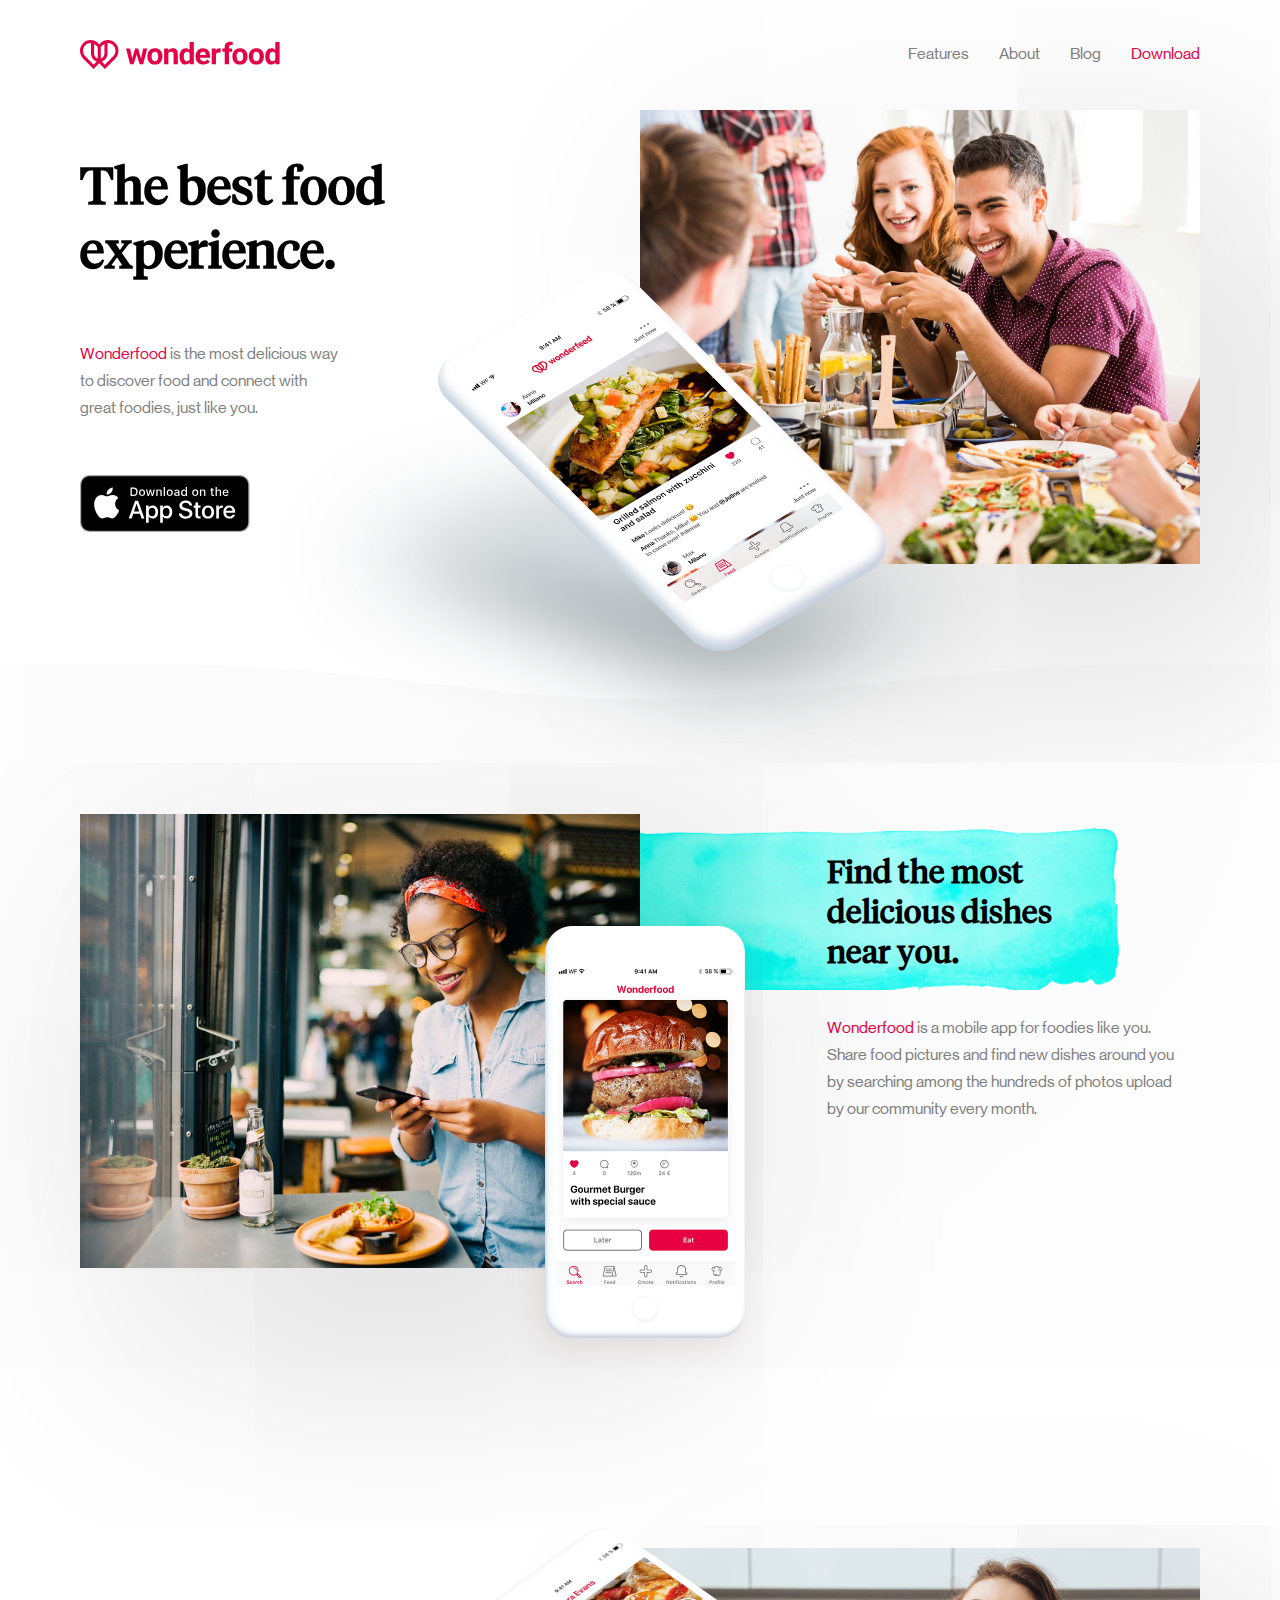
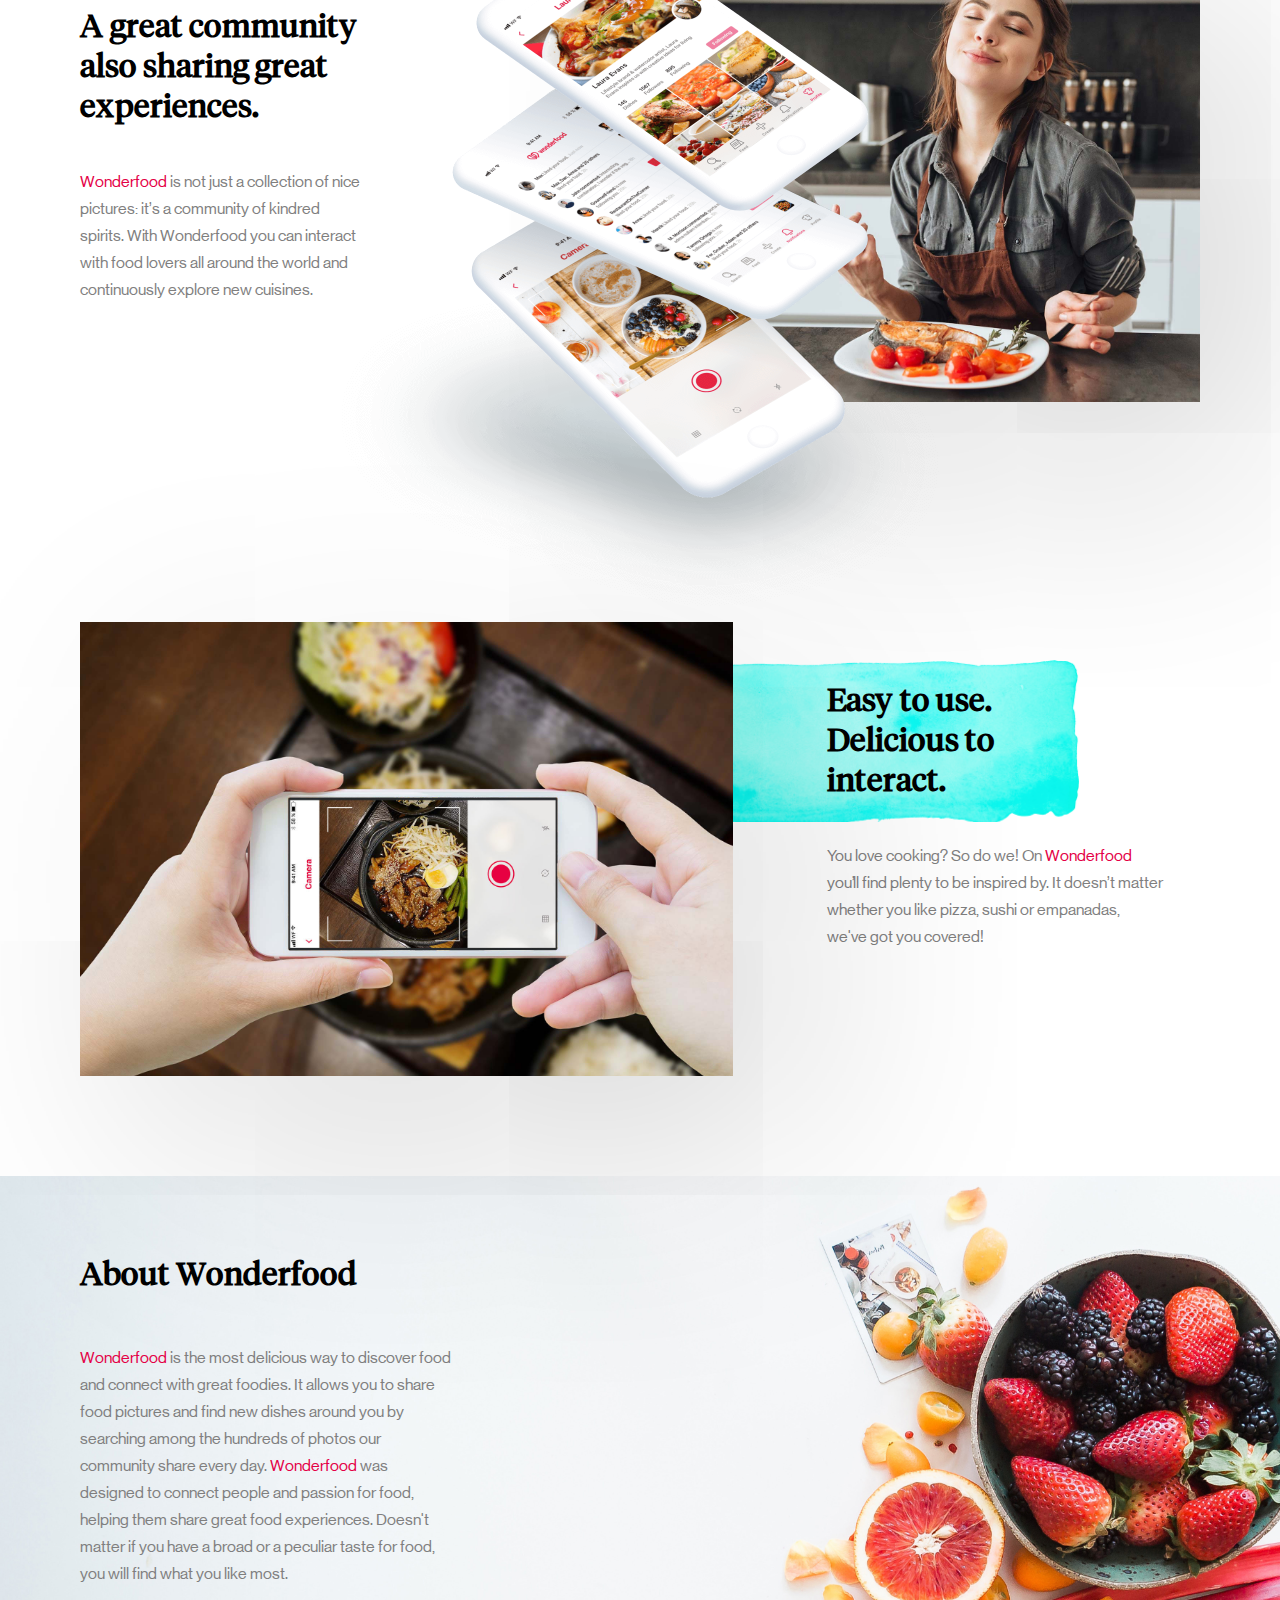
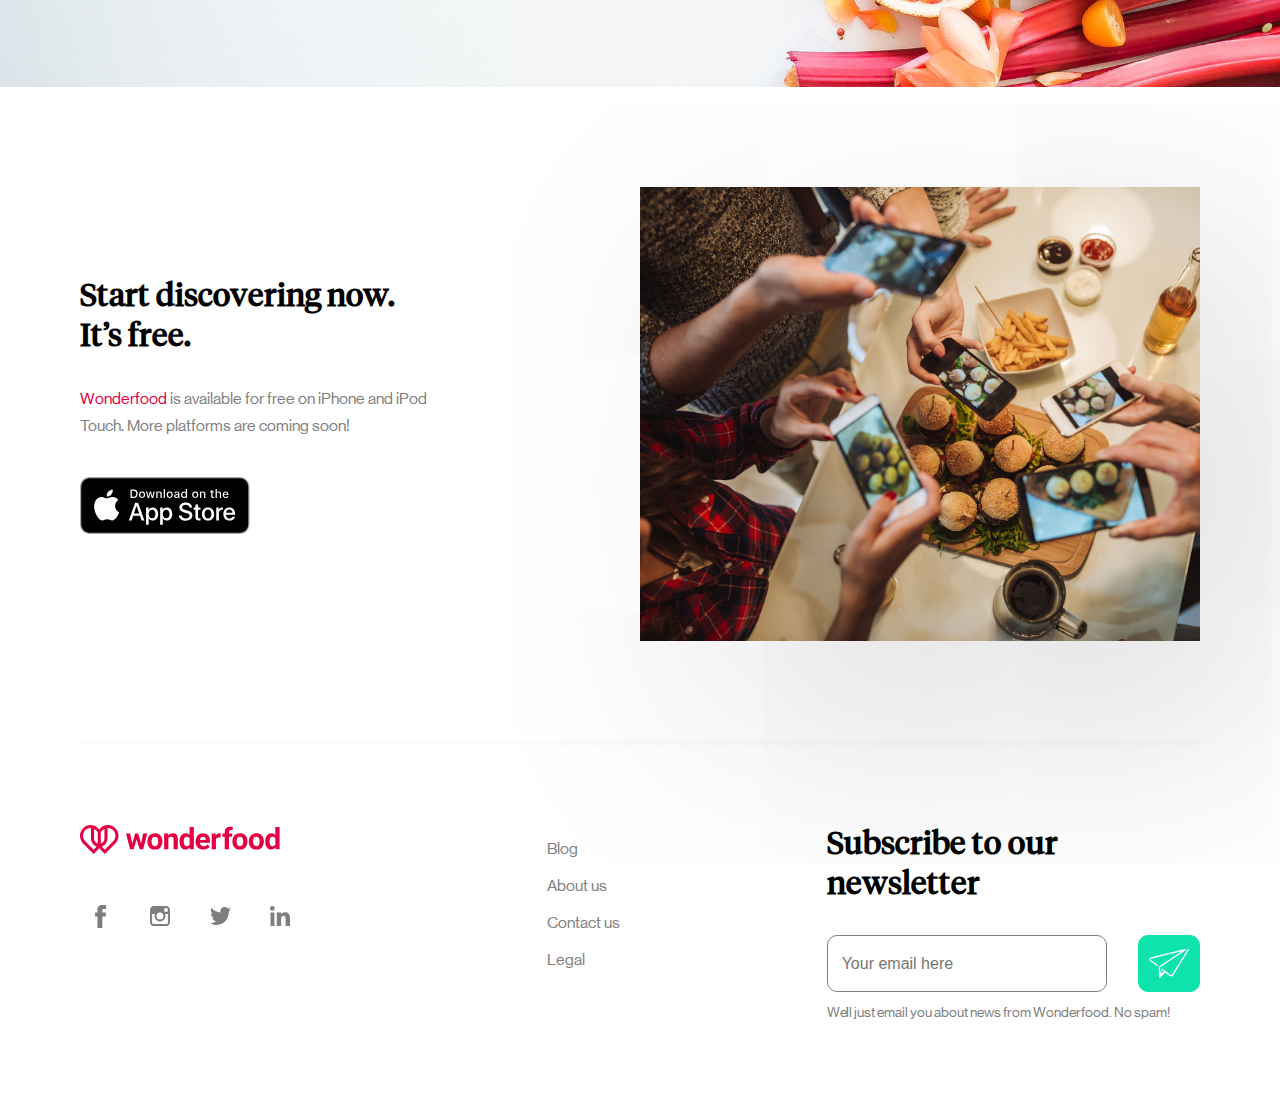
==== index.html @ 7111495e "associated facebook app" ====
<!DOCTYPE html>
<html lang="en-US">
   <head>
      <meta charset="UTF-8">
      <meta name="apple-itunes-app" content="app-id=1197043840, affiliate-data=myAffiliateData, app-argument=https://itunes.apple.com/app/apple-store/id1197043840">
      <meta name="viewport" content="width=device-width, initial-scale=1.0" />
      <meta name="robots" content="index, nofollow">
      <title>Wonderfood</title>
      
      <link rel="stylesheet" href="css/style.css">
      <link rel="stylesheet" href="css/grid.css">
 
      <!-- Facebook -->
      <meta property="og:url" content="http://wonderfoodapp.com/" />
      <meta property="og:type" content="website" />
      <meta property="og:site_name" content="Wonderfood" />
      <meta property="og:locale" content="en_US" />
      <meta property="og:title" content="Wonderfood. The best food experience." />
      <meta property="og:description" content="A new way to discover great dishes and connect with foodies, just like you" />
      <meta property="og:image" content="http://wonderfoodapp.com/img/wonderfood_preview.jpg" />
      <meta property="fb:app_id" content="1336940833039627" />

      <!-- Favicon-->
      <link rel="apple-touch-icon" sizes="180x180" href="img/favicons/apple-touch-icon.png">
      <link rel="icon" type="image/png" href="img/favicons/favicon-32x32.png" sizes="32x32">
      <link rel="icon" type="image/png" href="img/favicons/favicon-16x16.png" sizes="16x16">
      <link rel="manifest" href="img/favicons/manifest.json">
      <link rel="mask-icon" href="img/favicons/safari-pinned-tab.svg" color="#ec0b43">
      <link rel="shortcut icon" href="img/favicons/favicon.ico">
      <meta name="msapplication-config" content="img/favicons/browserconfig.xml">
      <meta name="theme-color" content="#ec0b43">

   </head>
   <body class="size-1140">
      <!-- HEADER -->
      <header class="header">
        <div class="line">

           <div class="s-12 l-4">
            <a href="#" class=" logo"><img src="img/wonderlogo.svg"></a>
           </div>


           <div class="s-12 l-8 menu-container">
            <ul class="wondermenu">
              <li><a href="#features">Features</a></li>
              <li><a href="#about">About</a></li>
              <li class="mlast"><a href="https://medium.com/whats-on-the-table-the-official-wonderfood-blog" target="_blank" class="analytics-event" data-ae-action="open_blog" data-ae-label="from_header">Blog</a></li>
              <li><a href="https://itunes.apple.com/app/apple-store/id1197043840" class="download analytics-event" data-ae-action="open_appstore" data-ae-label="from_header_link">Download</a></li>
            </ul>
           </div><!-- @end of  s-12 l-8 menu-container -->

         </div>
      </header>


      <!-- mobile only -->
      <div id="downloadbar">
         <div class="wfMDownload">
            <a href="https://itunes.apple.com/app/apple-store/id1197043840" class="analytics-event" data-ae-action="open_appstore" data-ae-label="from_custom_mobile_banner"><img src="img/appstore_badge.svg"></a>
        </div>
      </div>
      <!-- |||||||||  -->

      <section class="hero">
        <div class="line">

          <div class="s-12 l-6 herotxt">
            <div class="herotitle">
              <h1>The best food experience.</h1>
            </div>

            <div class="herodsc ">
            <p><span class="wf">Wonderfood</span> is the most delicious way <br /> to discover food and connect with <br />great foodies, just like you.</p>
            </div>

            <a href="https://itunes.apple.com/app/apple-store/id1197043840" class="download_hero analytics-event" data-ae-action="open_appstore" data-ae-label="from_header_badge"><img src="img/appstore_badge.svg"></a>
          </div><!-- @end of herotxt -->


            <div class="herodevice"></div>


          <div class="s-12 l-6 heroimg">  
          </div><!-- @end of herotxt -->

          
        </div>
      </section><!-- @end of hero -->

      <div class="separator"></div>


      <section class="fOne" id="features">
        <div class="line">

          <div class="mimg_margin">
            <div class="s-12 l-6 f0ne_image">  
            </div><!-- @end of f0ne_image -->
          </div>


          <div class="s-12 l-4 l-offset-2 f0ne_txt">  
            <div class="fOne_line">
              <h2>Find the most <br />delicious dishes<br> near you.</h2>
            </div>


            <div class="txt_highlight1"></div>

            <p><span class="wf">Wonderfood</span> is a mobile app for foodies like you.<br> Share food pictures and find new dishes around you<br> by searching among the hundreds of photos upload<br> by our community every month. </p>
          </div><!-- @end of f0ne_txt -->


          <div class="fOne_device"></div>
        </div>

        <div class="separator"></div>
      </section><!-- end of fOne -->


        <div class="separator hidems"></div>


          <!-- rendered on mobile only -->
          <div class="fTwo_mdevice"> <img src="img/feature_two_device.png"></div>
          <!-- ////////////////////// -->

        <section class="fTwo">
          <div class="line">

            <div class="s-12 l-3 fTwo_txt"> 

              <div class="fTwo_line">
                <h2>A great community<br/> also sharing great<br> experiences.</h2>
              </div>

                <p><span class="wf">Wonderfood</span> is not just a collection of nice pictures: it’s a community of kindred spirits. With Wonderfood you can interact with food lovers all around the world and continuously explore new cuisines.</p>

            </div><!-- @end of fTwo_txt -->



            <div class="s-12 l-6 l-offset-3 fTwo_image">  
            </div><!-- @end of fTwo_image -->


            <div class="fTwo_device"></div>

          </div>
        </section><!-- end of fTwo -->


        <div class="separator hidems"></div>

        <section class="fThree">
          <div class="line">

            <div class="s-12 l-7 fThree_image">  
            </div><!-- @end of fTwo_image -->


            <div class="s-12 l-4 l-offset-1 fThree_txt"> 

              <div class="fThree_line">
                <h2>Easy to use. <br />Delicious to <br />interact.</h2>
              </div>

               <div class="txt_highlight2"></div>

                <p>You love cooking? So do we! On <span class="wf">Wonderfood</span> <br>you’ll find plenty to be inspired by. It doesn’t matter whether you like pizza, sushi or empanadas,<br> we've got you covered!</p>

            </div><!-- @end of fTwo_txt -->

            <div class="s-12 l-6 fThree_mobimage">  
            </div><!-- @end of fTwo_image -->
            

          </div>
        </section><!-- end of fThree -->

        
<div class="separator" id="about"> </div>

        <section class="map_area">
          
          <div class="line abt ">

            <div class="s-12 l-12"> 
              

                <div class="map_area_line">
                  <h2>About Wonderfood</h2>
                </div>


                <div class="s-6 l-4 map_content"> 
                  <p><span class="wf">Wonderfood</span> is the most delicious way to discover food and connect with great foodies. It allows you to share food pictures and find new dishes around you by searching among the hundreds of photos our community share every day. <span class="wf">Wonderfood</span> was designed to connect people and passion for food, helping them share great food experiences. Doesn't matter if you have a broad or a peculiar taste for food, you will find what you like most. </p>
                </div>

                <div class="clearfix"></div>
                <div class="separator"> </div>


            </div>
          
          </div>
        </section><!-- end of map_area -->



        <div class="separator hidems"> </div>

        <section class="wfDownload">
          <div class="wfDownloadContent">
          <div class="line">

          <div class="s-12 l-4 wfDownload_txt"> 

              <div class="wfDownload_line">
                <h2>Start discovering now. <br /> It’s free.</h2>
              </div>

                <p><span class="wf">Wonderfood</span> is available for free on iPhone and iPod Touch.  More platforms are coming soon!</p>

                <div class="wfDownload_action">
                  <a href="https://itunes.apple.com/app/apple-store/id1197043840" class="analytics-event" data-ae-action="open_appstore" data-ae-label="from_footer_badge"><img src="img/appstore_badge.svg" id="appstore_badge_footer"></a>
                </div>

                <div class="clearfix"></div>

            </div><!-- @end of wfDownload_txt -->



            <div class="s-12 l-6 l-offset-2 wfDownload_image">  
            </div><!-- @end of fTwo_image -->
          
            </div>
          </div>
        </section><!-- end of download section -->

        <div class="separator"></div>

      <!-- FOOTER -->
      <footer class="line">
            <div class="footercontent">

               <div class="s-12 l-3">
                <a href="#" class="logo"><img src="img/wonderlogo.svg"></a>


                <ul class="socialmenu">
                  <li><a href="https://urlgeni.us/facebook/wonderfood_app" class="social_fb analytics-event" target="_blank" data-ae-action="open_social" data-ae-label="facebook">facebook</a></li>
                  <li><a href="https://urlgeni.us/instagram/wonderfood_app" class="social_instagram analytics-event" target="_blank" data-ae-action="open_social" data-ae-label="instagram">instagram</a></li>
                  <li><a href="https://urlgeni.us/twitter/wonderfood_app" class="social_twitter analytics-event" target="_blank" data-ae-action="open_social" data-ae-label="twitter">twitter</a></li>
                  <li><a href="https://urlgeni.us/linkedin/wonderfood_app" class="social_linkedin analytics-event" target="_blank" data-ae-action="open_social" data-ae-label="linkedin">linkedin</a></li>
                </ul>
               </div>

               <div class="s-12 l-2 l-offset-2">
                <ul class="footermenu">
                  <li><a href="https://medium.com/whats-on-the-table-the-official-wonderfood-blog" target="_blank" class="analytics-event" data-ae-action="open_blog" data-ae-label="from_footer">Blog</a></li>
                  <li><a href="#about">About us</a></li>
                  <li><a href="mailto:info@wonderfoodapp.com" class="analytics-event" data-ae-action="contact_us">Contact us</a></li>
                  <li><a href="/legal" class="analytics-event" data-ae-action="open_legal">Legal</a></li>
                </ul>
               </div>


               <div class="s-12 l-4 l-offset-1">
                <h3>Subscribe to our newsletter</h3>

                <form action="https://wonderfoodapp.us14.list-manage.com/subscribe/post?u=c966859cae2f6b8121a7ce238&amp;id=de81a48134" method="post" id="mc-embedded-subscribe-form" name="mc-embedded-subscribe-form" class="validate" target="_blank" novalidate>

                  <div class="s-12 l-9 mc-field-group">
                    <input type="email" placeholder="Your email here" name="EMAIL" class="required email" id="mce-EMAIL">
                  </div>

                  <div id="mce-responses" class="clear">
            <div class="response" id="mce-error-response" style="display:none"></div>
            <div class="response" id="mce-success-response" style="display:none"></div>
        </div>  

        <div style="position: absolute; left: -5000px;" aria-hidden="true"><input type="text" name="b_c966859cae2f6b8121a7ce238_de81a48134" tabindex="-1" value=""></div>
                  <div class="s-12 l-2 l-offset-1">
                    <input type="submit" value="Subscribe" name="subscribe" id="mc-embedded-subscribe" class="button analytics-event" data-ae-action="subscribe_to_newsletter">
                  </div>
                  
                </form><!--end form -->

                <div class="clearfix"></div>

                <small>We’ll just email you about news from Wonderfood. No spam!</small>
               </div>
               
               <div class="clearfix"></div>
           
            </div>
      </footer>
      <script src="https://ajax.googleapis.com/ajax/libs/jquery/3.3.1/jquery.min.js"></script>
      <script type="text/javascript">
        jQuery(document).ready(function ($) {
          // Select all links with hashes
          $('a[href*="#"]')
            // Remove links that don't actually link to anything
            .not('[href="#"]')
            .not('[href="#0"]')
            .click(function (event) {
              // On-page links
              if (
                location.pathname.replace(/^\//, '') == this.pathname.replace(/^\//, '')
                &&
                location.hostname == this.hostname
              ) {
                // Figure out element to scroll to
                var target = $(this.hash);
                target = target.length ? target : $('[name=' + this.hash.slice(1) + ']');
                // Does a scroll target exist?
                if (target.length) {
                  // Only prevent default if animation is actually gonna happen
                  event.preventDefault();
                  $('html, body').animate({
                    scrollTop: target.offset().top
                  }, 1000, function () {
                    // Callback after animation
                    // Must change focus!
                    var $target = $(target);
                    $target.focus();
                    if ($target.is(":focus")) { // Checking if the target was focused
                      return false;
                    } else {
                      $target.attr('tabindex', '-1'); // Adding tabindex for elements not focusable
                      $target.focus(); // Set focus again
                    };
                  });
                }
              }
            });


          $.fn.followTo = function (element) {
            var $this = this,
                $window = $(window),
                $element = $(element);

            $window.scroll(function (e) {
              var scroll = $window.scrollTop()+$(window).height();
              var pos = $element.offset().top + $element.outerHeight();
              if (scroll > pos) {
                $this.css({ position: 'absolute', bottom: pos});
              } else {
                $this.css({ position: 'fixed',  bottom: 0});
              }
            });
          };

          $('#downloadbar').followTo("#appstore_badge_footer");

          $('.analytics-event').click(function () {
            var $this = $(this);
            var action = $this.data("ae-action");
            var label = $this.data("ae-label");
            if (label) { window.ga('send', 'event', 'page_usage', action, label); }
            else { window.ga('send', 'event', 'page_usage', action); }
          });
        });

        window.ga = window.ga || function () { (ga.q = ga.q || []).push(arguments) }; ga.l = +new Date;
        window.ga('create', 'UA-81947314-2', 'auto');
        window.ga('send', 'pageview');
      </script>
      <script src='https://www.google-analytics.com/analytics.js'></script>
      </script>
   </body>
</html>
---- css/style.css ----
﻿@font-face{font-family:NeueHaasGroteskRegular;src:url("../fonts/NeueHaasGroteskRegular.ttf")}@font-face{font-family:'Tiempos Headline';src:url("../fonts/TiemposHeadline-Regular.eot");src:url("../fonts/TiemposHeadline-Regular.eot?#iefix") format("embedded-opentype"),url("../fonts/TiemposHeadline-Regular.woff") format("woff"),url("../fonts/TiemposHeadline-Regular.ttf") format("truetype");font-weight:normal;font-style:normal}.header{width:100%;height:30px;margin-top:40px;margin-bottom:40px}@media only screen and (max-width: 768px){.logo{display:block;width:200px;margin:0 auto;padding-bottom:40px}}.wondermenu{margin:0;padding:0;list-style:none;float:right}@media only screen and (max-width: 768px){.wondermenu{width:222px;height:30px;float:none;margin:0 auto;position:relative;z-index:3}}.wondermenu li{float:left;margin-right:30px}.wondermenu li:last-child{margin-right:0}.wondermenu li a{color:#7f7f7f}.wondermenu li a:hover{color:#000}.wondermenu li a.download{color:#e40046}@media only screen and (max-width: 768px){.wondermenu li a.download{display:none}}@media only screen and (max-width: 768px){.mlast{margin-right:0 !important}}.footercontent{border-top:4px solid #FAFAFA;padding-top:80px;padding-bottom:80px}@media only screen and (max-width: 768px){.footercontent{margin-left:40px;margin-right:40px;text-align:center}}.socialmenu{list-style:none;margin-top:42px;padding:0}@media only screen and (max-width: 768px){.socialmenu{margin:0 auto;width:220px;height:42px}}.socialmenu li{float:left;margin-right:20px}.socialmenu li:last-child{float:left;margin-right:0px}.socialmenu li a{display:block;width:40px;height:40px;text-indent:-999999px}.social_fb{background:url(../img/ic_facebook.svg) no-repeat center center}.social_twitter{background:url(../img/ic_twitter.svg) no-repeat center center}.social_instagram{background:url(../img/ic_instagram.svg) no-repeat center center}.social_linkedin{background:url(../img/ic_linkedin.svg) no-repeat center center}.footermenu{list-style:none;margin:0;padding:0;font-size:16px;line-height:27px}@media only screen and (max-width: 768px){.footermenu{margin-top:40px;margin-bottom:40px}}.footermenu li{margin:10px 0}.footermenu li a{color:#7f7f7f}.footermenu li a:hover{color:#e40046}.footercontent form{margin-top:30px}.footercontent input[type="email"]{border:1px solid #7f7f7f;color:#7f7f7f;width:100%;font-size:16px;line-height:27px;padding:14px;border-radius:10px}@media only screen and (max-width: 768px){.footercontent input[type="email"]{margin-bottom:24px}}.footercontent input[type="text"]:focus{border:1px solid #0FE3AD}.footercontent input[type="submit"]{border:1px solid #0FE3AD;background:url(../img/send_btn.svg) no-repeat center center #0FE3AD;text-indent:-999999px;width:100%;padding:20px;border-radius:10px;cursor:pointer}.footercontent small{display:block;color:#7f7f7f;font-size:14px;line-height:21px;margin-top:10px}.separator{width:100%;height:100px}@media only screen and (max-width: 768px){.hidems{display:none}}.hero{position:relative;z-index:3;margin-left:40px;margin-right:40px}@media only screen and (max-width: 768px){.hero{z-index:1;position:none}}.herotxt{position:relative !important;z-index:300}.herotitle{margin-top:48px}.herotxt h1{font-size:51px;line-height:64px;line-height:64px}@media only screen and (max-width: 354px){.herotxt h1{font-size:38px;line-height:48px}}.herodsc{margin-top:54px;margin-bottom:54px;padding-right:40%}@media only screen and (max-width: 768px){.herodsc{padding-right:0}}@media only screen and (max-width: 768px){.herodsc br{display:none}}@media only screen and (max-width: 768px){.download_hero{display:none}}.heroimg{position:relative;height:454px;background-repeat:no-repeat;background-size:cover;box-shadow:72px 72px 256px 0 rgba(0,0,0,0.16);background-image:url("../img/hero.jpg")}@media only screen and (max-width: 768px){.heroimg{height:240px;width:calc(100% + 100px) !important;margin-left:-50px !important}}.herodevice{position:absolute;width:720px;height:511px;background-image:url("../img/header_phone.png");background-repeat:no-repeat;background-size:cover;top:160px;left:0;right:0;margin:auto;z-index:1}@media only screen and (max-width: 768px){.herodevice{display:none}}@media only screen and (min-width: 480px) and (max-width: 1040px){.herodevice{display:none}}.fOne{background:url("../img/feature_bg.png") no-repeat top center;background-size:cover;padding-top:150px;position:relative !important}.f0ne_image{position:relative;height:454px;background-repeat:no-repeat;background-size:cover;box-shadow:72px 72px 256px 0 rgba(0,0,0,0.16);background-image:url("../img/featureone.jpg");position:relative !important;z-index:30}@media only screen and (max-width: 768px){.f0ne_image{width:calc(100% + 100px) !important;margin-left:-50px !important;height:240px;margin-top:240px}}@media only screen and (max-width: 768px){.mimg_margin{margin-left:40px;margin-right:40px}}.f0ne_txt{position:relative !important}@media only screen and (max-width: 354px){.f0ne_txt{padding-right:0 !important}}@media only screen and (max-width: 768px){.f0ne_txt{padding-left:0;padding-right:40px}}@media only screen and (max-width: 354px){.f0ne_txt p{margin-left:40px;margin-right:40px}}@media only screen and (max-width: 768px){.f0ne_txt p{margin-left:40px}}@media only screen and (max-width: 768px){.f0ne_txt p br{display:none}}.fOne_line{margin-top:40px;margin-bottom:40px;position:relative;z-index:3}@media only screen and (max-width: 768px){.fOne_line{margin-left:40px;margin-right:40px}}.txt_highlight1{width:512px;height:162px;background-image:url("../img/highlight_1.png");background-size:cover;position:absolute;z-index:1;top:14px;left:-220px}@media only screen and (max-width: 768px){.txt_highlight1{width:400px;height:130px;top:30px;left:-94px}}.fOne_device{width:264px;height:476px;background-image:url("../img/feature_one_device.png");background-size:cover;position:absolute;top:240px;left:0;right:0;margin:auto;z-index:30}@media only screen and (max-width: 768px){.fOne_device{top:-80px}}.fTwo{position:relative;padding-top:80px}@media only screen and (max-width: 768px){.fTwo{padding-top:0;margin-left:40px;margin-right:40px}}.fTwo_txt{position:relative !important;z-index:30;padding-top:20px}.fTwo_image{position:relative;height:454px;background-repeat:no-repeat;background-size:cover;box-shadow:72px 72px 256px 0 rgba(0,0,0,0.16);background-image:url("../img/featuretwo.jpg");position:relative !important;z-index:1}@media only screen and (max-width: 768px){.fTwo_image{width:calc(100% + 100px) !important;margin-left:-50px !important;height:240px;margin-top:40px}}.fTwo_line{margin-top:40px;margin-bottom:40px}.fTwo_device{width:600px;height:678px;background-image:url("../img/feature_two_device.png");background-size:cover;position:absolute;top:60px;left:0;right:0;margin:auto;z-index:3}@media only screen and (max-width: 768px){.fTwo_device{display:none}}.fTwo_mdevice{display:none}@media only screen and (max-width: 768px){.fTwo_mdevice{position:relative;z-index:30;display:block;margin-top:-80px;margin-bottom:-80px}}.fThree{position:relative;padding-top:120px}@media only screen and (max-width: 768px){.fThree{padding-top:0;margin-left:40px;margin-right:40px}}.fThree_txt{position:relative !important;z-index:3;padding-top:20px}@media only screen and (max-width: 768px){.fThree_txt p br{display:none}}.fThree_image{position:relative;height:454px;background-repeat:no-repeat;background-size:cover;box-shadow:72px 72px 256px 0 rgba(0,0,0,0.16);background-image:url("../img/featurethree.jpg");position:relative !important;z-index:30}@media only screen and (max-width: 768px){.fThree_image{display:none;height:240px;margin-top:40px}}.fThree_mobimage{display:none;position:relative;height:454px;background-repeat:no-repeat;background-size:cover;box-shadow:72px 72px 256px 0 rgba(0,0,0,0.16);background-image:url("../img/featurethree.jpg");position:relative !important;z-index:30}@media only screen and (max-width: 768px){.fThree_mobimage{display:block;height:240px;margin-top:40px;width:calc(100% + 100px) !important;margin-left:-50px !important}}.fThree_line{margin-top:40px;margin-bottom:40px;position:relative !important;z-index:3}.txt_highlight2{width:512px;height:162px;background-image:url("../img/highlight_1.png");background-size:cover;position:absolute;z-index:1;top:38px;left:-260px}@media only screen and (max-width: 768px){.txt_highlight2{width:400px;height:130px;top:48px;left:-164px}}.map_area{background:url("../img/abt.jpg");background-size:cover;background-position:center}.map_area_line{margin-top:80px;margin-bottom:48px}@media only screen and (max-width: 768px){.map_area_line{margin-left:40px;margin-right:40px}}@media only screen and (max-width: 768px){.map_content{width:calc(100% - 80px) !important;margin-left:40px;margin-right:40px}}@media only screen and (max-width: 768px){.wfDownloadContent{margin-left:40px;margin-right:40px}}.wfDownload_txt{z-index:30;padding-top:20px}.wfDownload_image{position:relative;height:454px;background-repeat:no-repeat;background-size:cover;box-shadow:72px 72px 256px 0 rgba(0,0,0,0.16);background-image:url("../img/download.jpg");z-index:1}@media only screen and (max-width: 768px){.wfDownload_image{width:calc(100% + 100px) !important;margin-left:-50px !important;height:240px;margin-top:40px}}.wfDownload_line{margin-top:70px;margin-bottom:28px}.wfDownload_action{margin-top:38px}@media only screen and (max-width: 768px){.wfDownload_action{width:170px;margin:38px auto;margin-bottom:0}}#downloadbar{display:none;background-color:rgba(255,255,255,0.8);-webkit-backdrop-filter:blur(4em);backdrop-filter:blur(4em);padding:20px;width:100%;height:100px;position:fixed;bottom:0;left:0;z-index:300}@media only screen and (max-width: 768px){#downloadbar{display:block}}@media only screen and (max-width: 768px){.wfMDownload{width:170px;margin:5px auto}}*{-webkit-box-sizing:border-box;-moz-box-sizing:border-box;box-sizing:border-box;margin:0;webkit-appearance:none;outline:none}body{font-size:16px;line-height:27px;font-family:'NeueHaasGroteskRegular', sans-serif}h1,h2,h3,h4,h5,h6{font-family:'Tiempos Headline';color:#000}h2{font-size:32px;line-height:40px}@media only screen and (max-width: 768px){h2{font-size:28px;line-height:34px}}h3{font-size:32px;line-height:40px}@media only screen and (max-width: 768px){h3{font-size:28px;line-height:34px}}h4{margin:40px 0}a,a:link,a:visited,a:hover,a:active{text-decoration:none;transition:color 0.20s linear 0s;-o-transition:color 0.20s linear 0s;-ms-transition:color 0.20s linear 0s;-moz-transition:color 0.20s linear 0s;-webkit-transition:color 0.20s linear 0s;color:#e40046}p,li,dl,blockquote,table,kbd{font-size:16px;line-height:27px;color:#7f7f7f}.wf{color:#e40046;display:inline-block}b,strong{font-weight:700}.text-center{text-align:center !important}.text-right{text-align:right !important}img{border:0;display:block;height:auto;max-width:100%;width:auto}.clearfix{clear:both}table{background:none repeat scroll 0 0 #fff;border:1px solid #f0f0f0;border-collapse:collapse;border-spacing:0;text-align:left;width:100%}table tr td,table tr th{padding:0.625rem}table tfoot,table thead,table tr:nth-of-type(2n){background:none repeat scroll 0 0 #f0f0f0}th,table tr:nth-of-type(2n) td{border-right:1px solid #fff}td{border-right:1px solid #f0f0f0}.size-960 .line,.size-1140 .line,.size-1280 .line{margin:0 auto;padding:0 0.625rem}hr{border:0;border-top:1px solid #e5e5e5;clear:both;height:0;margin:2.5rem auto}li{padding:0}ul,ol{padding-left:1.25rem}blockquote{border:2px solid #f0f0f0;padding:1.25rem}cite{color:#999;display:block;font-size:0.8rem}cite:before{content:"— "}dl dt{font-weight:700}dl dd{margin-bottom:0.625rem}dl dd:last-child{margin-bottom:0}abbr{cursor:help}abbr[title]{border-bottom:1px dotted}kbd{background:#152732 none repeat scroll 0 0;color:#fff;padding:0.125rem 0.3125rem}code,kbd,pre,samp{font-family:Menlo,Monaco,Consolas,"Courier New",monospace}mark{background:#F3F8A9 none repeat scroll 0 0;padding:0.125rem 0.3125rem}form{outline:none}.legal p{margin-bottom:40px}.legal ul li{margin-bottom:20px}
---- css/grid.css ----
﻿
.size-960 .line {max-width:60rem;}
.size-1140 .line {max-width:71.25rem;}
.size-1280 .line {max-width:80rem;}
.size-960.align-content-left .line,.size-1140.align-content-left .line,.size-1280.align-content-left .line {margin-left:0;}
.line:after, .center:after, .margin:after, .margin2x:after {
  clear:both;
  content:".";
  display:block;
  height:0;
  line-height:0;
  overflow: hidden;
  visibility:hidden;
}

.padding {
  display:list-item;
  list-style:none outside none;
  padding:10px;
}
.margin,.margin2x {display: block;}
.margin {margin:0 -0.625rem;}
.margin2x {margin:0 -1.25rem;}
.line {clear:left;}
.line .line {padding:0;}
.hide-l {display:none!important;}
.margin-bottom {margin-bottom:1.25rem;}
.margin-bottom2x {margin-bottom:2.5rem;}
.s-1, .s-2, .s-five,.s-3, .s-4, .s-5, .s-6, .s-7, .s-8, .s-9, .s-10, .s-11, .s-12, .m-1, .m-2, .m-five, .m-3, .m-4, .m-5, .m-6, .m-7, .m-8, .m-9, .m-10, .m-11, .m-12, .l-1, .l-2, .l-five, .l-3, .l-4, .l-5, .l-6, .l-7, .l-8, .l-9, .l-10, .l-11, .l-12 {
  float:left;
  position:static;
}
.l-offset-1 {margin-left:8.3333%;}
.l-offset-2 {margin-left:16.6666%;}
.l-offset-five {margin-left:16.6666%;}
.l-offset-3 {margin-left:25%;}
.l-offset-4 {margin-left:33.3333%;}
.l-offset-5 {margin-left:41.6666%;}
.l-offset-6 {margin-left:50%;}
.l-offset-7 {margin-left:58.3333%;}
.l-offset-8 {margin-left:66.6666%;}
.l-offset-9 {margin-left:75%;}
.l-offset-10 {margin-left:83.3333%;}
.l-offset-11 {margin-left:91.6666%;}
.l-offset-12 {margin-left:100%;} 
.s-1 {width:8.3333%;}
.s-2 {width:16.6666%;}
.s-five {width:16.6666%;}
.s-3 {width:25%;}
.s-4 {width:33.3333%;}
.s-5 {width:41.6666%;}
.s-6 {width:50%;}
.s-7 {width:58.3333%;}
.s-8 {width:66.6666%;}
.s-9 {width:75%;}
.s-10 {width:83.3333%;}
.s-11 {width:91.6666%;}
.s-12 {width:100%;}
.margin > .s-1,.margin > .s-2,.margin > .s-five,.margin > .s-3,.margin > .s-4,.margin > .s-5,.margin > .s-6,.margin > .s-7,.margin > .s-8,.margin > .s-9,.margin > .s-10,.margin > .s-11,.margin > .s-12,
.margin > .m-1,.margin > .m-2,.margin > .m-five,.margin > .m-3,.margin > .m-4,.margin > .m-5,.margin > .m-6,.margin > .m-7,.margin > .m-8,.margin > .m-9,.margin > .m-10,.margin > .m-11,.margin > .m-12,
.margin > .l-1,.margin > .l-2,.margin > .l-five,.margin > .l-3,.margin > .l-4,.margin > .l-5,.margin > .l-6,.margin > .l-7,.margin > .l-8,.margin > .l-9,.margin > .l-10,.margin > .l-11,.margin > .l-12 {padding:0 0.625rem;}
.margin2x > .s-1,.margin2x > .s-2,.margin2x > .s-five,.margin2x > .s-3,.margin2x > .s-4,.margin2x > .s-5,.margin2x > .s-6,.margin2x > .s-7,.margin2x > .s-8,.margin2x > .s-9,.margin2x > .s-10,.margin2x > .s-11,.margin2x > .s-12,
.margin2x > .m-1,.margin2x > .m-2,.margin2x > .m-five,.margin2x > .m-3,.margin2x > .m-4,.margin2x > .m-5,.margin2x > .m-6,.margin2x > .m-7,.margin2x > .m-8,.margin2x > .m-9,.margin2x > .m-10,.margin2x > .m-11,.margin2x > .m-12,
.margin2x > .l-1,.margin2x > .l-2,.margin2x > .l-five,.margin2x > .l-3,.margin2x > .l-4,.margin2x > .l-5,.margin2x > .l-6,.margin2x > .l-7,.margin2x > .l-8,.margin2x > .l-9,.margin2x > .l-10,.margin2x > .l-11,.margin2x > .l-12 {padding:0 1.25rem;}
.m-1 {width:8.3333%;}
.m-2 {width:16.6666%;}
.m-five {width:20%;}
.m-3 {width:25%;}
.m-4 {width:33.3333%;}
.m-5 {width:41.6666%;}
.m-6 {width:50%;}
.m-7 {width:58.3333%;}
.m-8 {width:66.6666%;}
.m-9 {width:75%;}
.m-10 {width:83.3333%;}
.m-11 {width:91.6666%;}
.m-12 {width:100%;}
.l-1 {width:8.3333%;}
.l-2 {width:16.6666%;}
.l-five {width:20%;}
.l-3 {width:25%;}
.l-4 {width:33.3333%;}
.l-5 {width:41.6666%;}
.l-6 {width:50%;}
.l-7 {width:58.3333%;}
.l-8 {width:66.6666%;}
.l-9 {width:75%;}
.l-10 {width:83.3333%;}
.l-11 {width:91.6666%;}
.l-12 {width:100%;}
.right {float:right;}
.left {float:left;}  
@media screen and (max-width:768px) {
  .size-960,.size-1140,.size-1280 {max-width:768px;}
  .hide-l,.hide-s {display:block!important;}
  .hide-m {display:none!important;}
  .l-offset-1,.l-offset-2,.l-offset-five,.l-offset-3,.l-offset-4,.l-offset-5,.l-offset-6,.l-offset-7,.l-offset-8,.l-offset-9,.l-offset-10,.l-offset-11,.l-offset-12{margin-left:0;}
  .m-offset-1 {margin-left:8.3333%;}
  .m-offset-2 {margin-left:16.6666%;}
  .m-offset-five {margin-left:16.6666%;}
  .m-offset-3 {margin-left:25%;}
  .m-offset-4 {margin-left:33.3333%;}
  .m-offset-5 {margin-left:41.6666%;}
  .m-offset-6 {margin-left:50%;}
  .m-offset-7 {margin-left:58.3333%;}
  .m-offset-8 {margin-left:66.6666%;}
  .m-offset-9 {margin-left:75%;}
  .m-offset-10 {margin-left:83.3333%;}
  .m-offset-11 {margin-left:91.6666%;}
  .m-offset-12 {margin-left:100%;} 
  .l-1 {width:8.3333%;}
  .l-2 {width:16.6666%;}
  .l-five {width:20%;}
  .l-3 {width:25%;}
  .l-4 {width:33.3333%;}
  .l-5 {width:41.6666%;}
  .l-6 {width:50%;}
  .l-7 {width:58.3333%;}
  .l-8 {width:66.6666%;}
  .l-9 {width:75%;}
  .l-10 {width:83.3333%;}
  .l-11 {width:91.6666%;}
  .l-12 {width:100%;}
  .s-1 {width:8.3333%;}
  .s-2 {width:16.6666%;}
  .s-five {width:20%;}
  .s-3 {width:25%;}
  .s-4 {width:33.3333%;}
  .s-5 {width:41.6666%;}
  .s-6 {width:50%;}
  .s-7 {width:58.3333%;}
  .s-8 {width:66.6666%;}
  .s-9 {width:75%;}
  .s-10 {width:83.3333%;}
  .s-11 {width:91.6666%;}
  .s-12 {width:100%}
  .m-1 {width:8.3333%;}
  .m-2 {width:16.6666%;}
  .m-five {width:20%;}
  .m-3 {width:25%;}
  .m-4 {width:33.3333%;}
  .m-5 {width:41.6666%;}
  .m-6 {width:50%;}
  .m-7 {width:58.3333%;}
  .m-8 {width:66.6666%;}
  .m-9 {width:75%;}
  .m-10 {width:83.3333%;}
  .m-11 {width:91.6666%;}
  .m-12 {width:100%}
}
@media screen and (max-width:480px) {
  .size-960,.size-1140,.size-1280 {max-width:480px;}
  .hide-l,.hide-m {display:block!important;}
  .hide-s {display:none!important;}
  .l-offset-1,.l-offset-2,.l-offset-five,.l-offset-3,.l-offset-4,.l-offset-5,.l-offset-6,.l-offset-7,.l-offset-8,.l-offset-9,.l-offset-10,.l-offset-11,.l-offset-12,
  .m-offset-1,.m-offset-2,.m-offset-five,.m-offset-3,.m-offset-4,.m-offset-5,.m-offset-6,.m-offset-7,.m-offset-8,.m-offset-9,.m-offset-10,.m-offset-11,.m-offset-12 {margin-left:0;}
  .s-offset-1 {margin-left:8.3333%;}
  .s-offset-2 {margin-left:16.6666%;}
  .s-offset-five {margin-left:16.6666%;}
  .s-offset-3 {margin-left:25%;}
  .s-offset-4 {margin-left:33.3333%;}
  .s-offset-5 {margin-left:41.6666%;}
  .s-offset-6 {margin-left:50%;}
  .s-offset-7 {margin-left:58.3333%;}
  .s-offset-8 {margin-left:66.6666%;}
  .s-offset-9 {margin-left:75%;}
  .s-offset-10 {margin-left:83.3333%;}
  .s-offset-11 {margin-left:91.6666%;}
  .s-offset-12 {margin-left:100%;} 
  .l-1 {width:8.3333%;}
  .l-2 {width:16.6666%;}
  .l-five {width:20%;}
  .l-3 {width:25%;}
  .l-4 {width:33.3333%;}
  .l-5 {width:41.6666%;}
  .l-6 {width:50%;}
  .l-7 {width:58.3333%;}
  .l-8 {width:66.6666%;}
  .l-9 {width:75%;}
  .l-10 {width:83.3333%;}
  .l-11 {width:91.6666%;}
  .l-12 {width:100%;}
  .m-1 {width:8.3333%;}
  .m-2 {width:16.6666%;}
  .m-five {width:20%;}
  .m-3 {width:25%;}
  .m-4 {width:33.3333%;}
  .m-5 {width:41.6666%;}
  .m-6 {width:50%;}
  .m-7 {width:58.3333%;}
  .m-8 {width:66.6666%;}
  .m-9 {width:75%;}
  .m-10 {width:83.3333%;}
  .m-11 {width:91.6666%;}
  .m-12 {width:100%}
  .s-1 {width:8.3333%;}
  .s-2 {width:16.6666%;}
  .s-five {width:20%;}
  .s-3 {width:25%;}
  .s-4 {width:33.3333%;}
  .s-5 {width:41.6666%;}
  .s-6 {width:50%;}
  .s-7 {width:58.3333%;}
  .s-8 {width:66.6666%;}
  .s-9 {width:75%;}
  .s-10 {width:83.3333%;}
  .s-11 {width:91.6666%;}
  .s-12 {width:100%}
}  
.center {
  float:none;
  margin:0 auto;
  display:block;
}
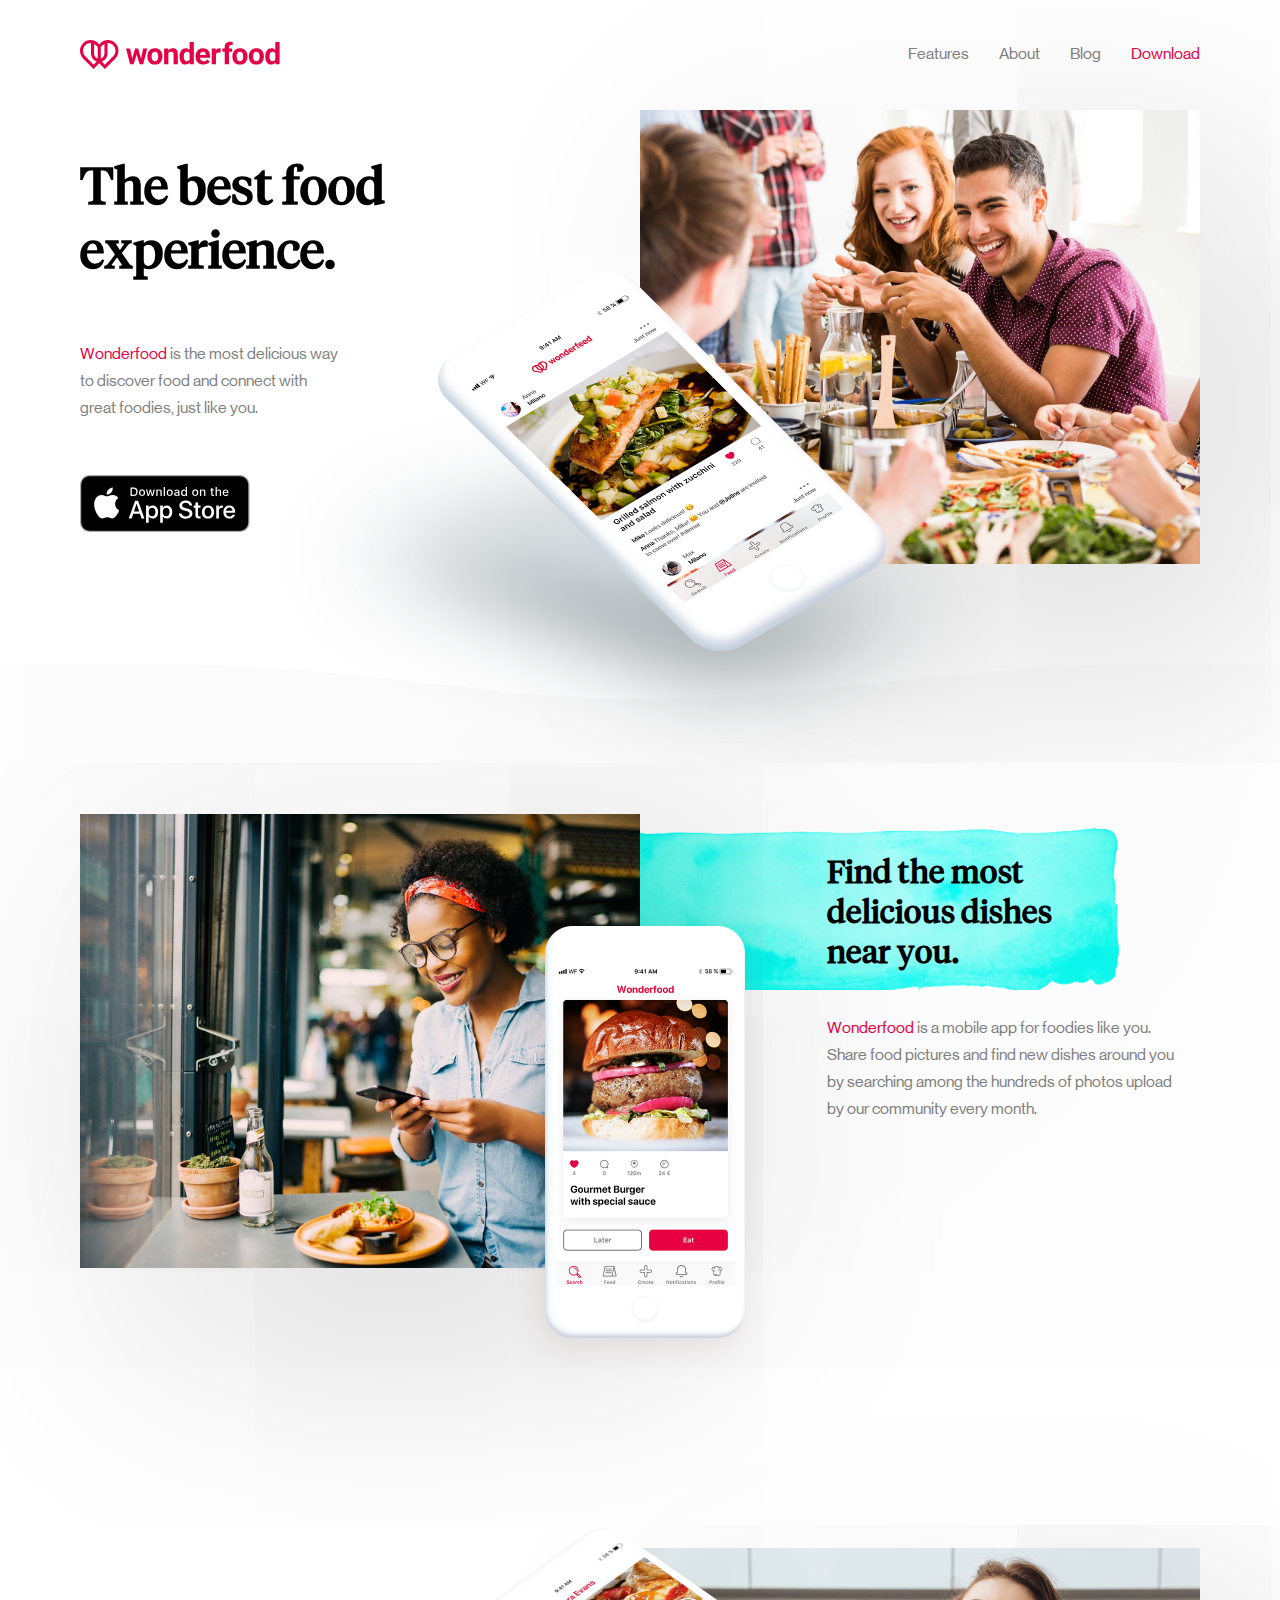
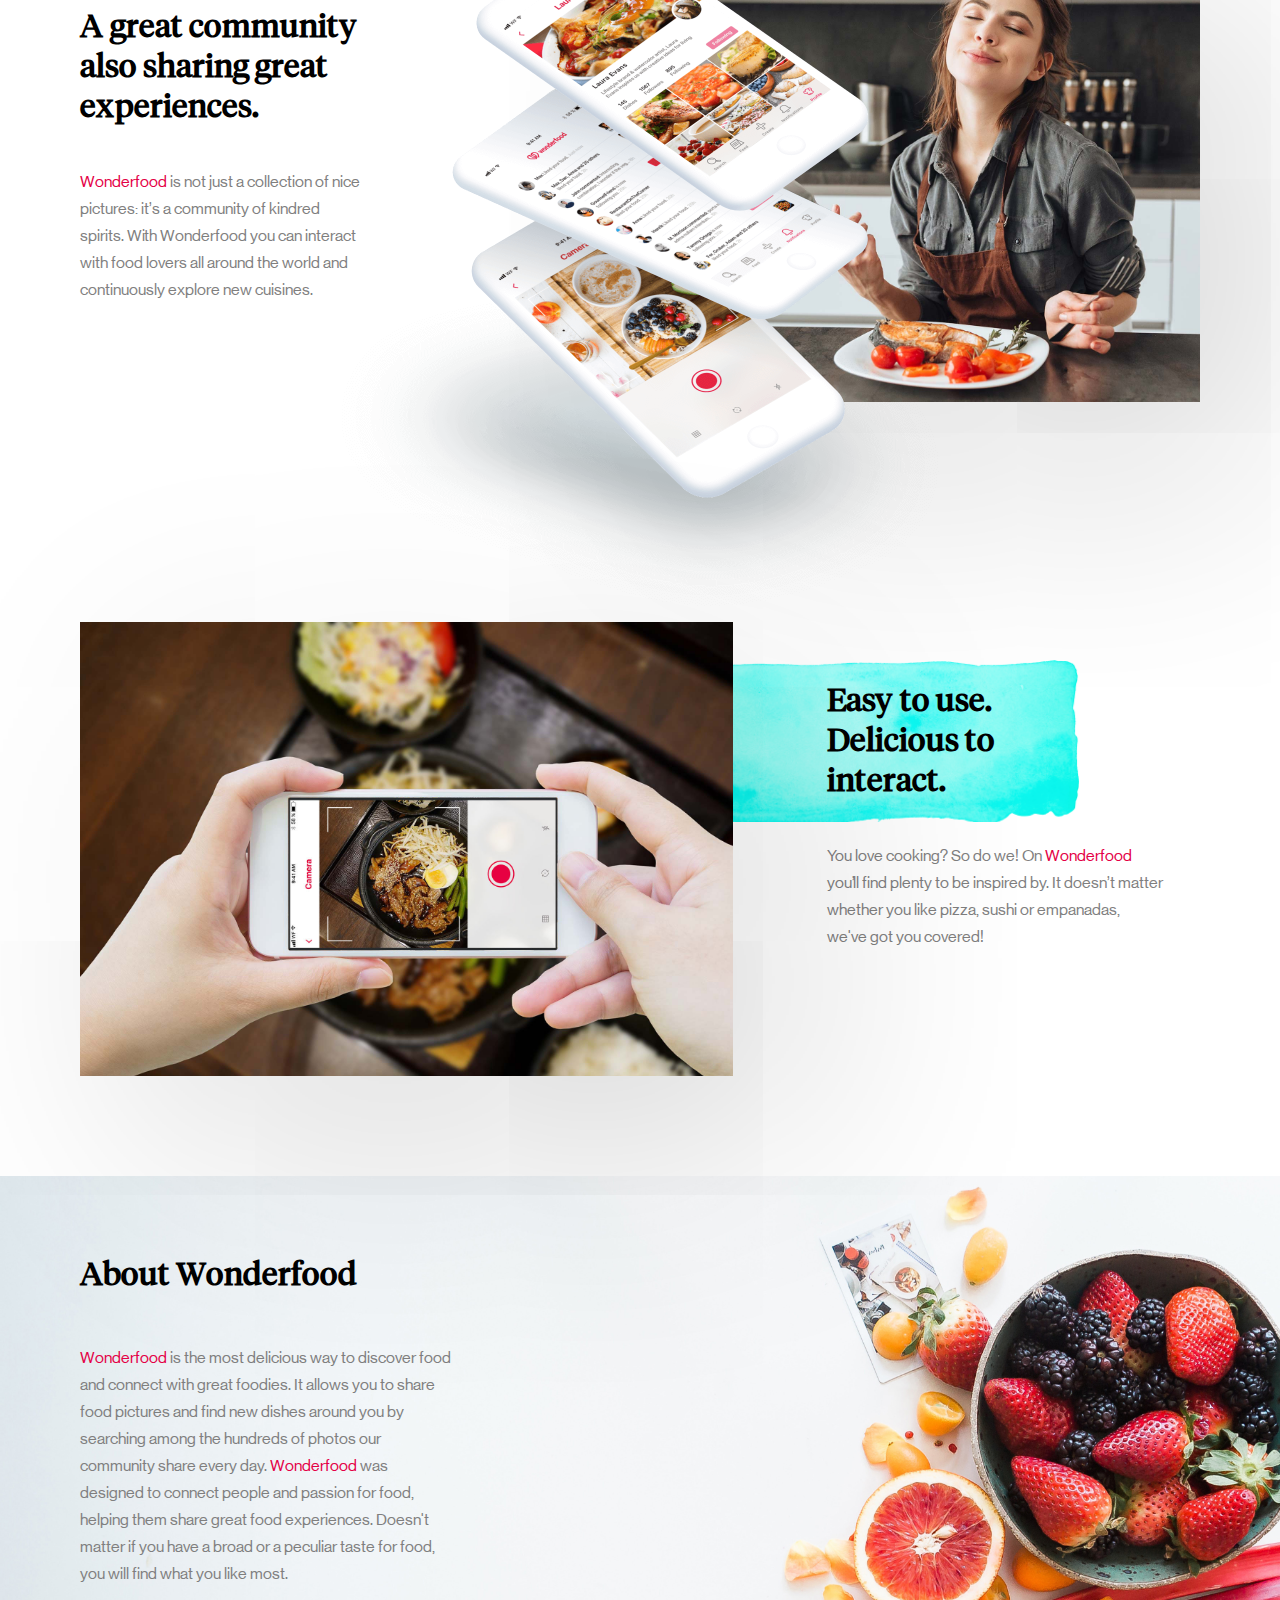
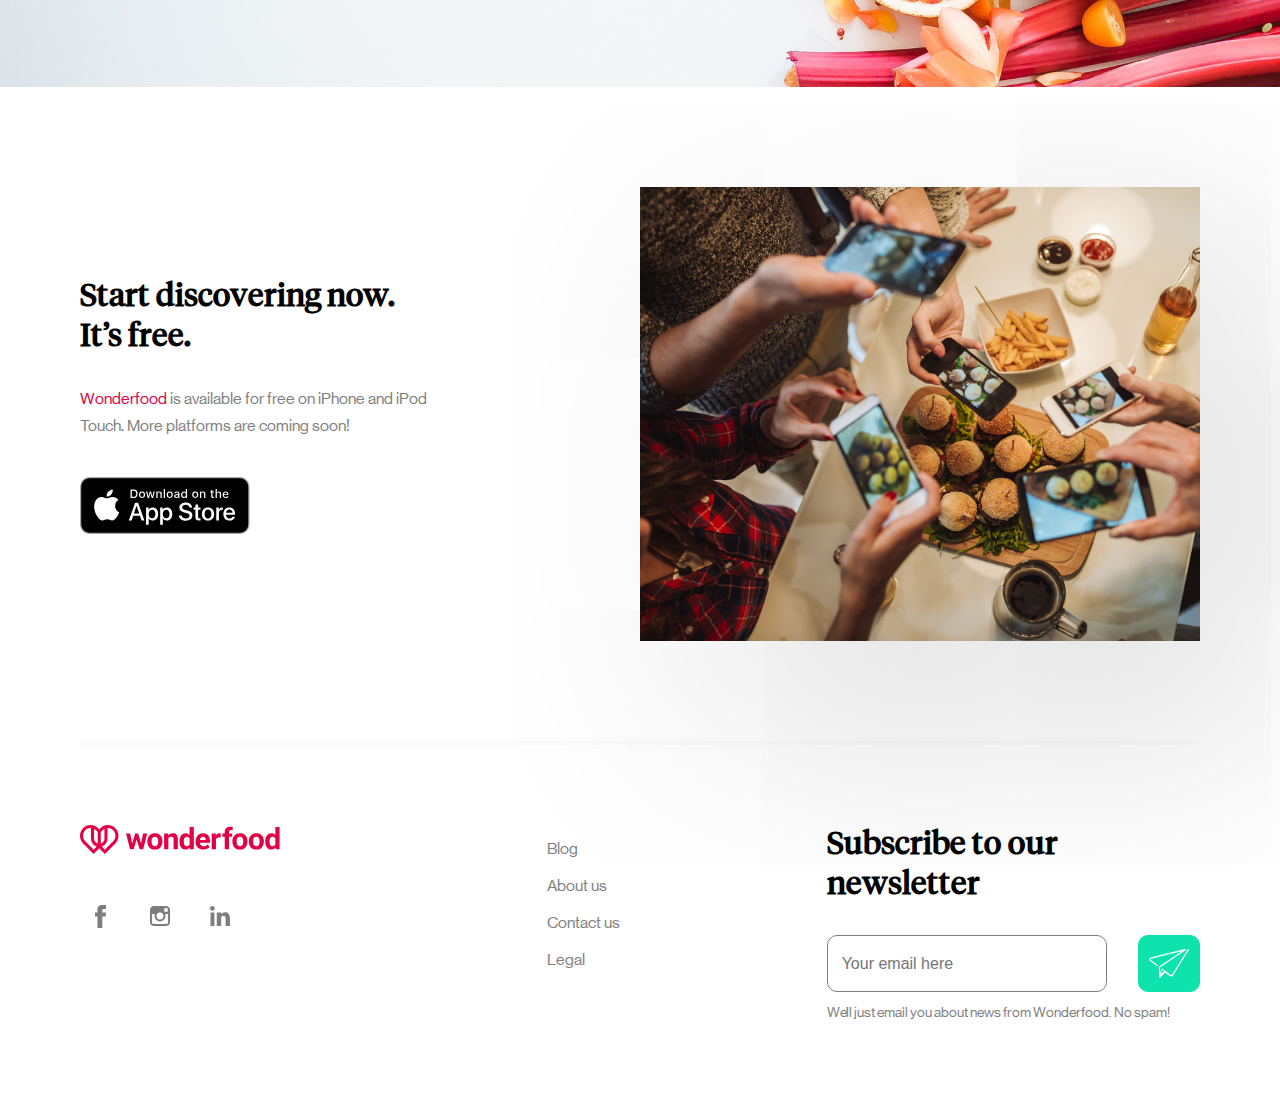
==== commit 8cfb16f0: "removed twitter link" ====
--- a/index.html
+++ b/index.html
@@ -253,7 +253,7 @@
                 <ul class="socialmenu">
                   <li><a href="https://urlgeni.us/facebook/wonderfood_app" class="social_fb analytics-event" target="_blank" data-ae-action="open_social" data-ae-label="facebook">facebook</a></li>
                   <li><a href="https://urlgeni.us/instagram/wonderfood_app" class="social_instagram analytics-event" target="_blank" data-ae-action="open_social" data-ae-label="instagram">instagram</a></li>
-                  <li><a href="https://urlgeni.us/twitter/wonderfood_app" class="social_twitter analytics-event" target="_blank" data-ae-action="open_social" data-ae-label="twitter">twitter</a></li>
+                  <!-- <li><a href="https://urlgeni.us/twitter/wonderfood_app" class="social_twitter analytics-event" target="_blank" data-ae-action="open_social" data-ae-label="twitter">twitter</a></li> -->
                   <li><a href="https://urlgeni.us/linkedin/wonderfood_app" class="social_linkedin analytics-event" target="_blank" data-ae-action="open_social" data-ae-label="linkedin">linkedin</a></li>
                 </ul>
                </div>
--- a/css/style.css
+++ b/css/style.css
@@ -1 +1 @@
-﻿@font-face{font-family:NeueHaasGroteskRegular;src:url("../fonts/NeueHaasGroteskRegular.ttf")}@font-face{font-family:'Tiempos Headline';src:url("../fonts/TiemposHeadline-Regular.eot");src:url("../fonts/TiemposHeadline-Regular.eot?#iefix") format("embedded-opentype"),url("../fonts/TiemposHeadline-Regular.woff") format("woff"),url("../fonts/TiemposHeadline-Regular.ttf") format("truetype");font-weight:normal;font-style:normal}.header{width:100%;height:30px;margin-top:40px;margin-bottom:40px}@media only screen and (max-width: 768px){.logo{display:block;width:200px;margin:0 auto;padding-bottom:40px}}.wondermenu{margin:0;padding:0;list-style:none;float:right}@media only screen and (max-width: 768px){.wondermenu{width:222px;height:30px;float:none;margin:0 auto;position:relative;z-index:3}}.wondermenu li{float:left;margin-right:30px}.wondermenu li:last-child{margin-right:0}.wondermenu li a{color:#7f7f7f}.wondermenu li a:hover{color:#000}.wondermenu li a.download{color:#e40046}@media only screen and (max-width: 768px){.wondermenu li a.download{display:none}}@media only screen and (max-width: 768px){.mlast{margin-right:0 !important}}.footercontent{border-top:4px solid #FAFAFA;padding-top:80px;padding-bottom:80px}@media only screen and (max-width: 768px){.footercontent{margin-left:40px;margin-right:40px;text-align:center}}.socialmenu{list-style:none;margin-top:42px;padding:0}@media only screen and (max-width: 768px){.socialmenu{margin:0 auto;width:220px;height:42px}}.socialmenu li{float:left;margin-right:20px}.socialmenu li:last-child{float:left;margin-right:0px}.socialmenu li a{display:block;width:40px;height:40px;text-indent:-999999px}.social_fb{background:url(../img/ic_facebook.svg) no-repeat center center}.social_twitter{background:url(../img/ic_twitter.svg) no-repeat center center}.social_instagram{background:url(../img/ic_instagram.svg) no-repeat center center}.social_linkedin{background:url(../img/ic_linkedin.svg) no-repeat center center}.footermenu{list-style:none;margin:0;padding:0;font-size:16px;line-height:27px}@media only screen and (max-width: 768px){.footermenu{margin-top:40px;margin-bottom:40px}}.footermenu li{margin:10px 0}.footermenu li a{color:#7f7f7f}.footermenu li a:hover{color:#e40046}.footercontent form{margin-top:30px}.footercontent input[type="email"]{border:1px solid #7f7f7f;color:#7f7f7f;width:100%;font-size:16px;line-height:27px;padding:14px;border-radius:10px}@media only screen and (max-width: 768px){.footercontent input[type="email"]{margin-bottom:24px}}.footercontent input[type="text"]:focus{border:1px solid #0FE3AD}.footercontent input[type="submit"]{border:1px solid #0FE3AD;background:url(../img/send_btn.svg) no-repeat center center #0FE3AD;text-indent:-999999px;width:100%;padding:20px;border-radius:10px;cursor:pointer}.footercontent small{display:block;color:#7f7f7f;font-size:14px;line-height:21px;margin-top:10px}.separator{width:100%;height:100px}@media only screen and (max-width: 768px){.hidems{display:none}}.hero{position:relative;z-index:3;margin-left:40px;margin-right:40px}@media only screen and (max-width: 768px){.hero{z-index:1;position:none}}.herotxt{position:relative !important;z-index:300}.herotitle{margin-top:48px}.herotxt h1{font-size:51px;line-height:64px;line-height:64px}@media only screen and (max-width: 354px){.herotxt h1{font-size:38px;line-height:48px}}.herodsc{margin-top:54px;margin-bottom:54px;padding-right:40%}@media only screen and (max-width: 768px){.herodsc{padding-right:0}}@media only screen and (max-width: 768px){.herodsc br{display:none}}@media only screen and (max-width: 768px){.download_hero{display:none}}.heroimg{position:relative;height:454px;background-repeat:no-repeat;background-size:cover;box-shadow:72px 72px 256px 0 rgba(0,0,0,0.16);background-image:url("../img/hero.jpg")}@media only screen and (max-width: 768px){.heroimg{height:240px;width:calc(100% + 100px) !important;margin-left:-50px !important}}.herodevice{position:absolute;width:720px;height:511px;background-image:url("../img/header_phone.png");background-repeat:no-repeat;background-size:cover;top:160px;left:0;right:0;margin:auto;z-index:1}@media only screen and (max-width: 768px){.herodevice{display:none}}@media only screen and (min-width: 480px) and (max-width: 1040px){.herodevice{display:none}}.fOne{background:url("../img/feature_bg.png") no-repeat top center;background-size:cover;padding-top:150px;position:relative !important}.f0ne_image{position:relative;height:454px;background-repeat:no-repeat;background-size:cover;box-shadow:72px 72px 256px 0 rgba(0,0,0,0.16);background-image:url("../img/featureone.jpg");position:relative !important;z-index:30}@media only screen and (max-width: 768px){.f0ne_image{width:calc(100% + 100px) !important;margin-left:-50px !important;height:240px;margin-top:240px}}@media only screen and (max-width: 768px){.mimg_margin{margin-left:40px;margin-right:40px}}.f0ne_txt{position:relative !important}@media only screen and (max-width: 354px){.f0ne_txt{padding-right:0 !important}}@media only screen and (max-width: 768px){.f0ne_txt{padding-left:0;padding-right:40px}}@media only screen and (max-width: 354px){.f0ne_txt p{margin-left:40px;margin-right:40px}}@media only screen and (max-width: 768px){.f0ne_txt p{margin-left:40px}}@media only screen and (max-width: 768px){.f0ne_txt p br{display:none}}.fOne_line{margin-top:40px;margin-bottom:40px;position:relative;z-index:3}@media only screen and (max-width: 768px){.fOne_line{margin-left:40px;margin-right:40px}}.txt_highlight1{width:512px;height:162px;background-image:url("../img/highlight_1.png");background-size:cover;position:absolute;z-index:1;top:14px;left:-220px}@media only screen and (max-width: 768px){.txt_highlight1{width:400px;height:130px;top:30px;left:-94px}}.fOne_device{width:264px;height:476px;background-image:url("../img/feature_one_device.png");background-size:cover;position:absolute;top:240px;left:0;right:0;margin:auto;z-index:30}@media only screen and (max-width: 768px){.fOne_device{top:-80px}}.fTwo{position:relative;padding-top:80px}@media only screen and (max-width: 768px){.fTwo{padding-top:0;margin-left:40px;margin-right:40px}}.fTwo_txt{position:relative !important;z-index:30;padding-top:20px}.fTwo_image{position:relative;height:454px;background-repeat:no-repeat;background-size:cover;box-shadow:72px 72px 256px 0 rgba(0,0,0,0.16);background-image:url("../img/featuretwo.jpg");position:relative !important;z-index:1}@media only screen and (max-width: 768px){.fTwo_image{width:calc(100% + 100px) !important;margin-left:-50px !important;height:240px;margin-top:40px}}.fTwo_line{margin-top:40px;margin-bottom:40px}.fTwo_device{width:600px;height:678px;background-image:url("../img/feature_two_device.png");background-size:cover;position:absolute;top:60px;left:0;right:0;margin:auto;z-index:3}@media only screen and (max-width: 768px){.fTwo_device{display:none}}.fTwo_mdevice{display:none}@media only screen and (max-width: 768px){.fTwo_mdevice{position:relative;z-index:30;display:block;margin-top:-80px;margin-bottom:-80px}}.fThree{position:relative;padding-top:120px}@media only screen and (max-width: 768px){.fThree{padding-top:0;margin-left:40px;margin-right:40px}}.fThree_txt{position:relative !important;z-index:3;padding-top:20px}@media only screen and (max-width: 768px){.fThree_txt p br{display:none}}.fThree_image{position:relative;height:454px;background-repeat:no-repeat;background-size:cover;box-shadow:72px 72px 256px 0 rgba(0,0,0,0.16);background-image:url("../img/featurethree.jpg");position:relative !important;z-index:30}@media only screen and (max-width: 768px){.fThree_image{display:none;height:240px;margin-top:40px}}.fThree_mobimage{display:none;position:relative;height:454px;background-repeat:no-repeat;background-size:cover;box-shadow:72px 72px 256px 0 rgba(0,0,0,0.16);background-image:url("../img/featurethree.jpg");position:relative !important;z-index:30}@media only screen and (max-width: 768px){.fThree_mobimage{display:block;height:240px;margin-top:40px;width:calc(100% + 100px) !important;margin-left:-50px !important}}.fThree_line{margin-top:40px;margin-bottom:40px;position:relative !important;z-index:3}.txt_highlight2{width:512px;height:162px;background-image:url("../img/highlight_1.png");background-size:cover;position:absolute;z-index:1;top:38px;left:-260px}@media only screen and (max-width: 768px){.txt_highlight2{width:400px;height:130px;top:48px;left:-164px}}.map_area{background:url("../img/abt.jpg");background-size:cover;background-position:center}.map_area_line{margin-top:80px;margin-bottom:48px}@media only screen and (max-width: 768px){.map_area_line{margin-left:40px;margin-right:40px}}@media only screen and (max-width: 768px){.map_content{width:calc(100% - 80px) !important;margin-left:40px;margin-right:40px}}@media only screen and (max-width: 768px){.wfDownloadContent{margin-left:40px;margin-right:40px}}.wfDownload_txt{z-index:30;padding-top:20px}.wfDownload_image{position:relative;height:454px;background-repeat:no-repeat;background-size:cover;box-shadow:72px 72px 256px 0 rgba(0,0,0,0.16);background-image:url("../img/download.jpg");z-index:1}@media only screen and (max-width: 768px){.wfDownload_image{width:calc(100% + 100px) !important;margin-left:-50px !important;height:240px;margin-top:40px}}.wfDownload_line{margin-top:70px;margin-bottom:28px}.wfDownload_action{margin-top:38px}@media only screen and (max-width: 768px){.wfDownload_action{width:170px;margin:38px auto;margin-bottom:0}}#downloadbar{display:none;background-color:rgba(255,255,255,0.8);-webkit-backdrop-filter:blur(4em);backdrop-filter:blur(4em);padding:20px;width:100%;height:100px;position:fixed;bottom:0;left:0;z-index:300}@media only screen and (max-width: 768px){#downloadbar{display:block}}@media only screen and (max-width: 768px){.wfMDownload{width:170px;margin:5px auto}}*{-webkit-box-sizing:border-box;-moz-box-sizing:border-box;box-sizing:border-box;margin:0;webkit-appearance:none;outline:none}body{font-size:16px;line-height:27px;font-family:'NeueHaasGroteskRegular', sans-serif}h1,h2,h3,h4,h5,h6{font-family:'Tiempos Headline';color:#000}h2{font-size:32px;line-height:40px}@media only screen and (max-width: 768px){h2{font-size:28px;line-height:34px}}h3{font-size:32px;line-height:40px}@media only screen and (max-width: 768px){h3{font-size:28px;line-height:34px}}h4{margin:40px 0}a,a:link,a:visited,a:hover,a:active{text-decoration:none;transition:color 0.20s linear 0s;-o-transition:color 0.20s linear 0s;-ms-transition:color 0.20s linear 0s;-moz-transition:color 0.20s linear 0s;-webkit-transition:color 0.20s linear 0s;color:#e40046}p,li,dl,blockquote,table,kbd{font-size:16px;line-height:27px;color:#7f7f7f}.wf{color:#e40046;display:inline-block}b,strong{font-weight:700}.text-center{text-align:center !important}.text-right{text-align:right !important}img{border:0;display:block;height:auto;max-width:100%;width:auto}.clearfix{clear:both}table{background:none repeat scroll 0 0 #fff;border:1px solid #f0f0f0;border-collapse:collapse;border-spacing:0;text-align:left;width:100%}table tr td,table tr th{padding:0.625rem}table tfoot,table thead,table tr:nth-of-type(2n){background:none repeat scroll 0 0 #f0f0f0}th,table tr:nth-of-type(2n) td{border-right:1px solid #fff}td{border-right:1px solid #f0f0f0}.size-960 .line,.size-1140 .line,.size-1280 .line{margin:0 auto;padding:0 0.625rem}hr{border:0;border-top:1px solid #e5e5e5;clear:both;height:0;margin:2.5rem auto}li{padding:0}ul,ol{padding-left:1.25rem}blockquote{border:2px solid #f0f0f0;padding:1.25rem}cite{color:#999;display:block;font-size:0.8rem}cite:before{content:"— "}dl dt{font-weight:700}dl dd{margin-bottom:0.625rem}dl dd:last-child{margin-bottom:0}abbr{cursor:help}abbr[title]{border-bottom:1px dotted}kbd{background:#152732 none repeat scroll 0 0;color:#fff;padding:0.125rem 0.3125rem}code,kbd,pre,samp{font-family:Menlo,Monaco,Consolas,"Courier New",monospace}mark{background:#F3F8A9 none repeat scroll 0 0;padding:0.125rem 0.3125rem}form{outline:none}.legal p{margin-bottom:40px}.legal ul li{margin-bottom:20px}
+﻿@font-face{font-family:NeueHaasGroteskRegular;src:url("../fonts/NeueHaasGroteskRegular.ttf")}@font-face{font-family:'Tiempos Headline';src:url("../fonts/TiemposHeadline-Regular.eot");src:url("../fonts/TiemposHeadline-Regular.eot?#iefix") format("embedded-opentype"),url("../fonts/TiemposHeadline-Regular.woff") format("woff"),url("../fonts/TiemposHeadline-Regular.ttf") format("truetype");font-weight:normal;font-style:normal}.header{width:100%;height:30px;margin-top:40px;margin-bottom:40px}@media only screen and (max-width: 768px){.logo{display:block;width:200px;margin:0 auto;padding-bottom:40px}}.wondermenu{margin:0;padding:0;list-style:none;float:right}@media only screen and (max-width: 768px){.wondermenu{width:222px;height:30px;float:none;margin:0 auto;position:relative;z-index:3}}.wondermenu li{float:left;margin-right:30px}.wondermenu li:last-child{margin-right:0}.wondermenu li a{color:#7f7f7f}.wondermenu li a:hover{color:#000}.wondermenu li a.download{color:#e40046}@media only screen and (max-width: 768px){.wondermenu li a.download{display:none}}@media only screen and (max-width: 768px){.mlast{margin-right:0 !important}}.footercontent{border-top:4px solid #FAFAFA;padding-top:80px;padding-bottom:80px}@media only screen and (max-width: 768px){.footercontent{margin-left:40px;margin-right:40px;text-align:center}}.socialmenu{list-style:none;margin-top:42px;padding:0}@media only screen and (max-width: 768px){.socialmenu{margin:0 auto;width:220px;height:42px}}.socialmenu li{float:left;margin-right:20px}.socialmenu li:last-child{float:left;margin-right:0px}.socialmenu li a{display:block;width:40px;height:40px;text-indent:-999999px}.social_fb{background:url(../img/ic_facebook.svg) no-repeat center center}.social_twitter{background:url(../img/ic_twitter.svg) no-repeat center center}.social_instagram{background:url(../img/ic_instagram.svg) no-repeat center center}.social_linkedin{background:url(../img/ic_linkedin.svg) no-repeat center center}.footermenu{list-style:none;margin:0;padding:0;font-size:16px;line-height:27px}@media only screen and (max-width: 768px){.footermenu{margin-top:40px;margin-bottom:40px}}.footermenu li{margin:10px 0}.footermenu li a{color:#7f7f7f}.footermenu li a:hover{color:#e40046}.footercontent form{margin-top:30px}.footercontent input[type="email"]{border:1px solid #7f7f7f;color:#7f7f7f;width:100%;font-size:16px;line-height:27px;padding:14px;border-radius:10px}@media only screen and (max-width: 768px){.footercontent input[type="email"]{margin-bottom:24px}}.footercontent input[type="text"]:focus{border:1px solid #0FE3AD}.footercontent input[type="submit"]{border:1px solid #0FE3AD;background:url(../img/send_btn.svg) no-repeat center center #0FE3AD;text-indent:-999999px;width:100%;padding:20px;border-radius:10px;cursor:pointer}.footercontent small{display:block;color:#7f7f7f;font-size:14px;line-height:21px;margin-top:10px}.separator{width:100%;height:100px}@media only screen and (max-width: 768px){.hidems{display:none}}.hero{position:relative;z-index:3;margin-left:40px;margin-right:40px}@media only screen and (max-width: 768px){.hero{z-index:1;position:none}}.herotxt{position:relative !important;z-index:300}.herotitle{margin-top:48px}.herotxt h1{font-size:51px;line-height:64px;line-height:64px}@media only screen and (max-width: 354px){.herotxt h1{font-size:38px;line-height:48px}}.herodsc{margin-top:54px;margin-bottom:54px;padding-right:40%}@media only screen and (max-width: 768px){.herodsc{padding-right:0}}@media only screen and (max-width: 768px){.herodsc br{display:none}}@media only screen and (max-width: 768px){.download_hero{display:none}}.heroimg{position:relative;height:454px;background-repeat:no-repeat;background-size:cover;box-shadow:72px 72px 256px 0 rgba(0,0,0,0.16);background-image:url("../img/hero.jpg")}@media only screen and (max-width: 768px){.heroimg{height:240px;width:calc(100% + 100px) !important;margin-left:-50px !important}}.herodevice{position:absolute;width:720px;height:511px;background-image:url("../img/header_phone.png");background-repeat:no-repeat;background-size:cover;top:160px;left:0;right:0;margin:auto;z-index:1}@media only screen and (max-width: 768px){.herodevice{display:none}}@media only screen and (min-width: 480px) and (max-width: 1040px){.herodevice{display:none}}.fOne{background:url("../img/feature_bg.png") no-repeat top center;background-size:cover;padding-top:150px;position:relative !important}.f0ne_image{position:relative;height:454px;background-repeat:no-repeat;background-size:cover;box-shadow:72px 72px 256px 0 rgba(0,0,0,0.16);background-image:url("../img/featureone.jpg");position:relative !important;z-index:30}@media only screen and (max-width: 768px){.f0ne_image{width:calc(100% + 100px) !important;margin-left:-50px !important;height:240px;margin-top:240px}}@media only screen and (max-width: 768px){.mimg_margin{margin-left:40px;margin-right:40px}}.f0ne_txt{position:relative !important}@media only screen and (max-width: 354px){.f0ne_txt{padding-right:0 !important}}@media only screen and (max-width: 768px){.f0ne_txt{padding-left:0;padding-right:40px}}@media only screen and (max-width: 354px){.f0ne_txt p{margin-left:40px;margin-right:40px}}@media only screen and (max-width: 768px){.f0ne_txt p{margin-left:40px}}@media only screen and (max-width: 768px){.f0ne_txt p br{display:none}}.fOne_line{margin-top:40px;margin-bottom:40px;position:relative;z-index:3}@media only screen and (max-width: 768px){.fOne_line{margin-left:40px;margin-right:40px}}.txt_highlight1{width:512px;height:162px;background-image:url("../img/highlight_1.png");background-size:cover;position:absolute;z-index:1;top:14px;left:-220px}@media only screen and (max-width: 768px){.txt_highlight1{width:400px;height:130px;top:30px;left:-94px}}.fOne_device{width:264px;height:476px;background-image:url("../img/feature_one_device.png");background-size:cover;position:absolute;top:240px;left:0;right:0;margin:auto;z-index:30}@media only screen and (max-width: 768px){.fOne_device{top:-80px}}.fTwo{position:relative;padding-top:80px}@media only screen and (max-width: 768px){.fTwo{padding-top:0;margin-left:40px;margin-right:40px}}.fTwo_txt{position:relative !important;z-index:30;padding-top:20px}.fTwo_image{position:relative;height:454px;background-repeat:no-repeat;background-size:cover;box-shadow:72px 72px 256px 0 rgba(0,0,0,0.16);background-image:url("../img/featuretwo.jpg");position:relative !important;z-index:1}@media only screen and (max-width: 768px){.fTwo_image{width:calc(100% + 100px) !important;margin-left:-50px !important;height:240px;margin-top:40px}}.fTwo_line{margin-top:40px;margin-bottom:40px}.fTwo_device{width:600px;height:678px;background-image:url("../img/feature_two_device.png");background-size:cover;position:absolute;top:60px;left:0;right:0;margin:auto;z-index:3}@media only screen and (max-width: 768px){.fTwo_device{display:none}}.fTwo_mdevice{display:none}@media only screen and (max-width: 768px){.fTwo_mdevice{position:relative;z-index:30;display:block;margin-top:-80px;margin-bottom:-80px}}.fThree{position:relative;padding-top:120px}@media only screen and (max-width: 768px){.fThree{padding-top:0;margin-left:40px;margin-right:40px}}.fThree_txt{position:relative !important;z-index:3;padding-top:20px}@media only screen and (max-width: 768px){.fThree_txt p br{display:none}}.fThree_image{position:relative;height:454px;background-repeat:no-repeat;background-size:cover;box-shadow:72px 72px 256px 0 rgba(0,0,0,0.16);background-image:url("../img/featurethree.jpg");position:relative !important;z-index:30}@media only screen and (max-width: 768px){.fThree_image{display:none;height:240px;margin-top:40px}}.fThree_mobimage{display:none;position:relative;height:454px;background-repeat:no-repeat;background-size:cover;box-shadow:72px 72px 256px 0 rgba(0,0,0,0.16);background-image:url("../img/featurethree.jpg");position:relative !important;z-index:30}@media only screen and (max-width: 768px){.fThree_mobimage{display:block;height:240px;margin-top:40px;width:calc(100% + 100px) !important;margin-left:-50px !important}}.fThree_line{margin-top:40px;margin-bottom:40px;position:relative !important;z-index:3}.txt_highlight2{width:512px;height:162px;background-image:url("../img/highlight_1.png");background-size:cover;position:absolute;z-index:1;top:38px;left:-260px}@media only screen and (max-width: 768px){.txt_highlight2{width:400px;height:130px;top:48px;left:-164px}}.map_area{background:url("../img/abt.jpg");background-size:cover;background-position:center}.map_area_line{margin-top:80px;margin-bottom:48px}@media only screen and (max-width: 768px){.map_area_line{margin-left:40px;margin-right:40px}}@media only screen and (max-width: 768px){.map_content{width:calc(100% - 80px) !important;margin-left:40px;margin-right:40px}}@media only screen and (max-width: 768px){.wfDownloadContent{margin-left:40px;margin-right:40px}}.wfDownload_txt{z-index:30;padding-top:20px}.wfDownload_image{position:relative;height:454px;background-repeat:no-repeat;background-size:cover;box-shadow:72px 72px 256px 0 rgba(0,0,0,0.16);background-image:url("../img/download.jpg");z-index:1}@media only screen and (max-width: 768px){.wfDownload_image{width:calc(100% + 100px) !important;margin-left:-50px !important;height:240px;margin-top:40px}}.wfDownload_line{margin-top:70px;margin-bottom:28px}.wfDownload_action{margin-top:38px}@media only screen and (max-width: 768px){.wfDownload_action{width:170px;margin:38px auto;margin-bottom:0}}#downloadbar{display:none;background-color:rgba(255,255,255,0.8);-webkit-backdrop-filter:blur(4em);backdrop-filter:blur(4em);padding:20px;width:100%;height:100px;position:fixed;bottom:0;left:0;z-index:300}@media only screen and (max-width: 768px){#downloadbar{display:block}}@media only screen and (max-width: 768px){.wfMDownload{width:170px;margin:5px auto}}*{-webkit-box-sizing:border-box;-moz-box-sizing:border-box;box-sizing:border-box;margin:0;webkit-appearance:none;outline:none}body{font-size:16px;line-height:27px;font-family:'NeueHaasGroteskRegular', sans-serif;background:#fff}h1,h2,h3,h4,h5,h6{font-family:'Tiempos Headline';color:#000}h2{font-size:32px;line-height:40px}@media only screen and (max-width: 768px){h2{font-size:28px;line-height:34px}}h3{font-size:32px;line-height:40px}@media only screen and (max-width: 768px){h3{font-size:28px;line-height:34px}}h4{margin:40px 0}a,a:link,a:visited,a:hover,a:active{text-decoration:none;transition:color 0.20s linear 0s;-o-transition:color 0.20s linear 0s;-ms-transition:color 0.20s linear 0s;-moz-transition:color 0.20s linear 0s;-webkit-transition:color 0.20s linear 0s;color:#e40046}p,li,dl,blockquote,table,kbd{font-size:16px;line-height:27px;color:#7f7f7f}.wf{color:#e40046;display:inline-block}b,strong{font-weight:700}.text-center{text-align:center !important}.text-right{text-align:right !important}img{border:0;display:block;height:auto;max-width:100%;width:auto}.clearfix{clear:both}table{background:none repeat scroll 0 0 #fff;border:1px solid #f0f0f0;border-collapse:collapse;border-spacing:0;text-align:left;width:100%}table tr td,table tr th{padding:0.625rem}table tfoot,table thead,table tr:nth-of-type(2n){background:none repeat scroll 0 0 #f0f0f0}th,table tr:nth-of-type(2n) td{border-right:1px solid #fff}td{border-right:1px solid #f0f0f0}.size-960 .line,.size-1140 .line,.size-1280 .line{margin:0 auto;padding:0 0.625rem}hr{border:0;border-top:1px solid #e5e5e5;clear:both;height:0;margin:2.5rem auto}li{padding:0}ul,ol{padding-left:1.25rem}blockquote{border:2px solid #f0f0f0;padding:1.25rem}cite{color:#999;display:block;font-size:0.8rem}cite:before{content:"— "}dl dt{font-weight:700}dl dd{margin-bottom:0.625rem}dl dd:last-child{margin-bottom:0}abbr{cursor:help}abbr[title]{border-bottom:1px dotted}kbd{background:#152732 none repeat scroll 0 0;color:#fff;padding:0.125rem 0.3125rem}code,kbd,pre,samp{font-family:Menlo,Monaco,Consolas,"Courier New",monospace}mark{background:#F3F8A9 none repeat scroll 0 0;padding:0.125rem 0.3125rem}form{outline:none}.legal p{margin-bottom:40px}.legal ul li{margin-bottom:20px}
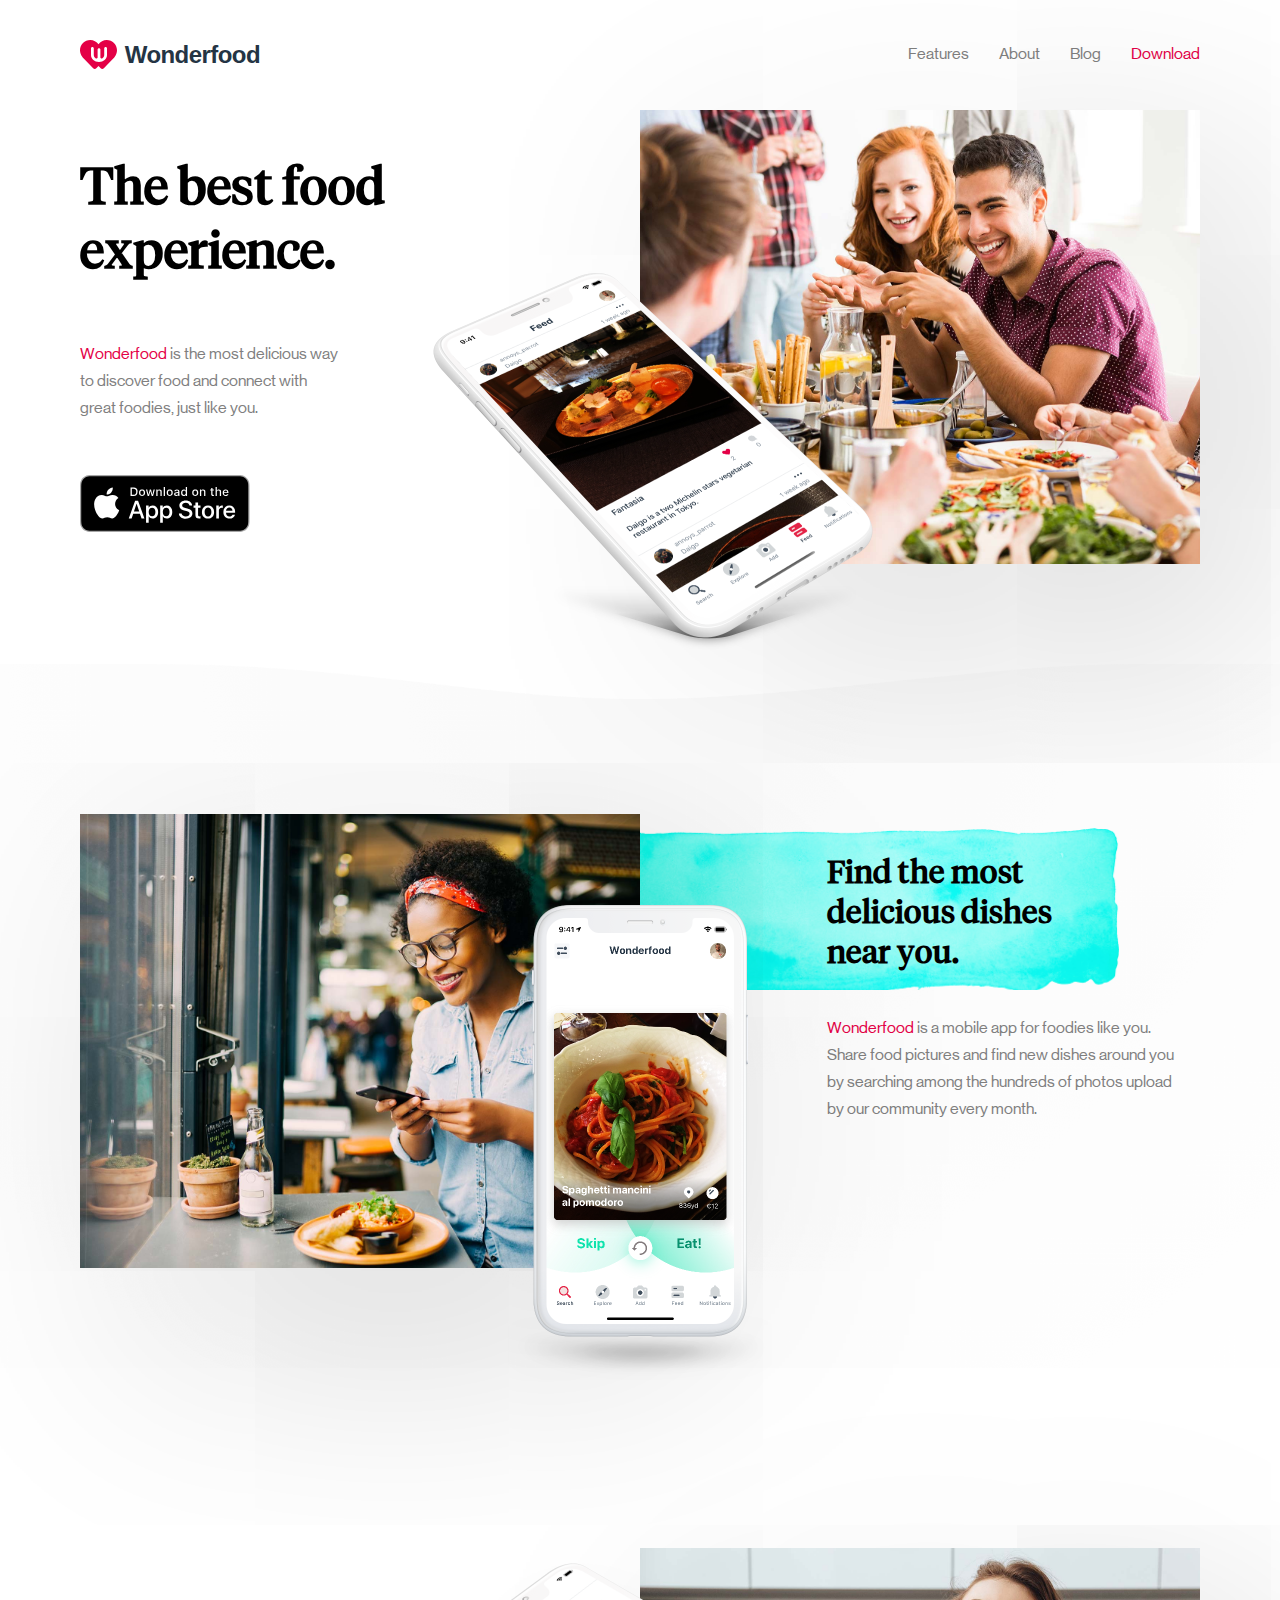
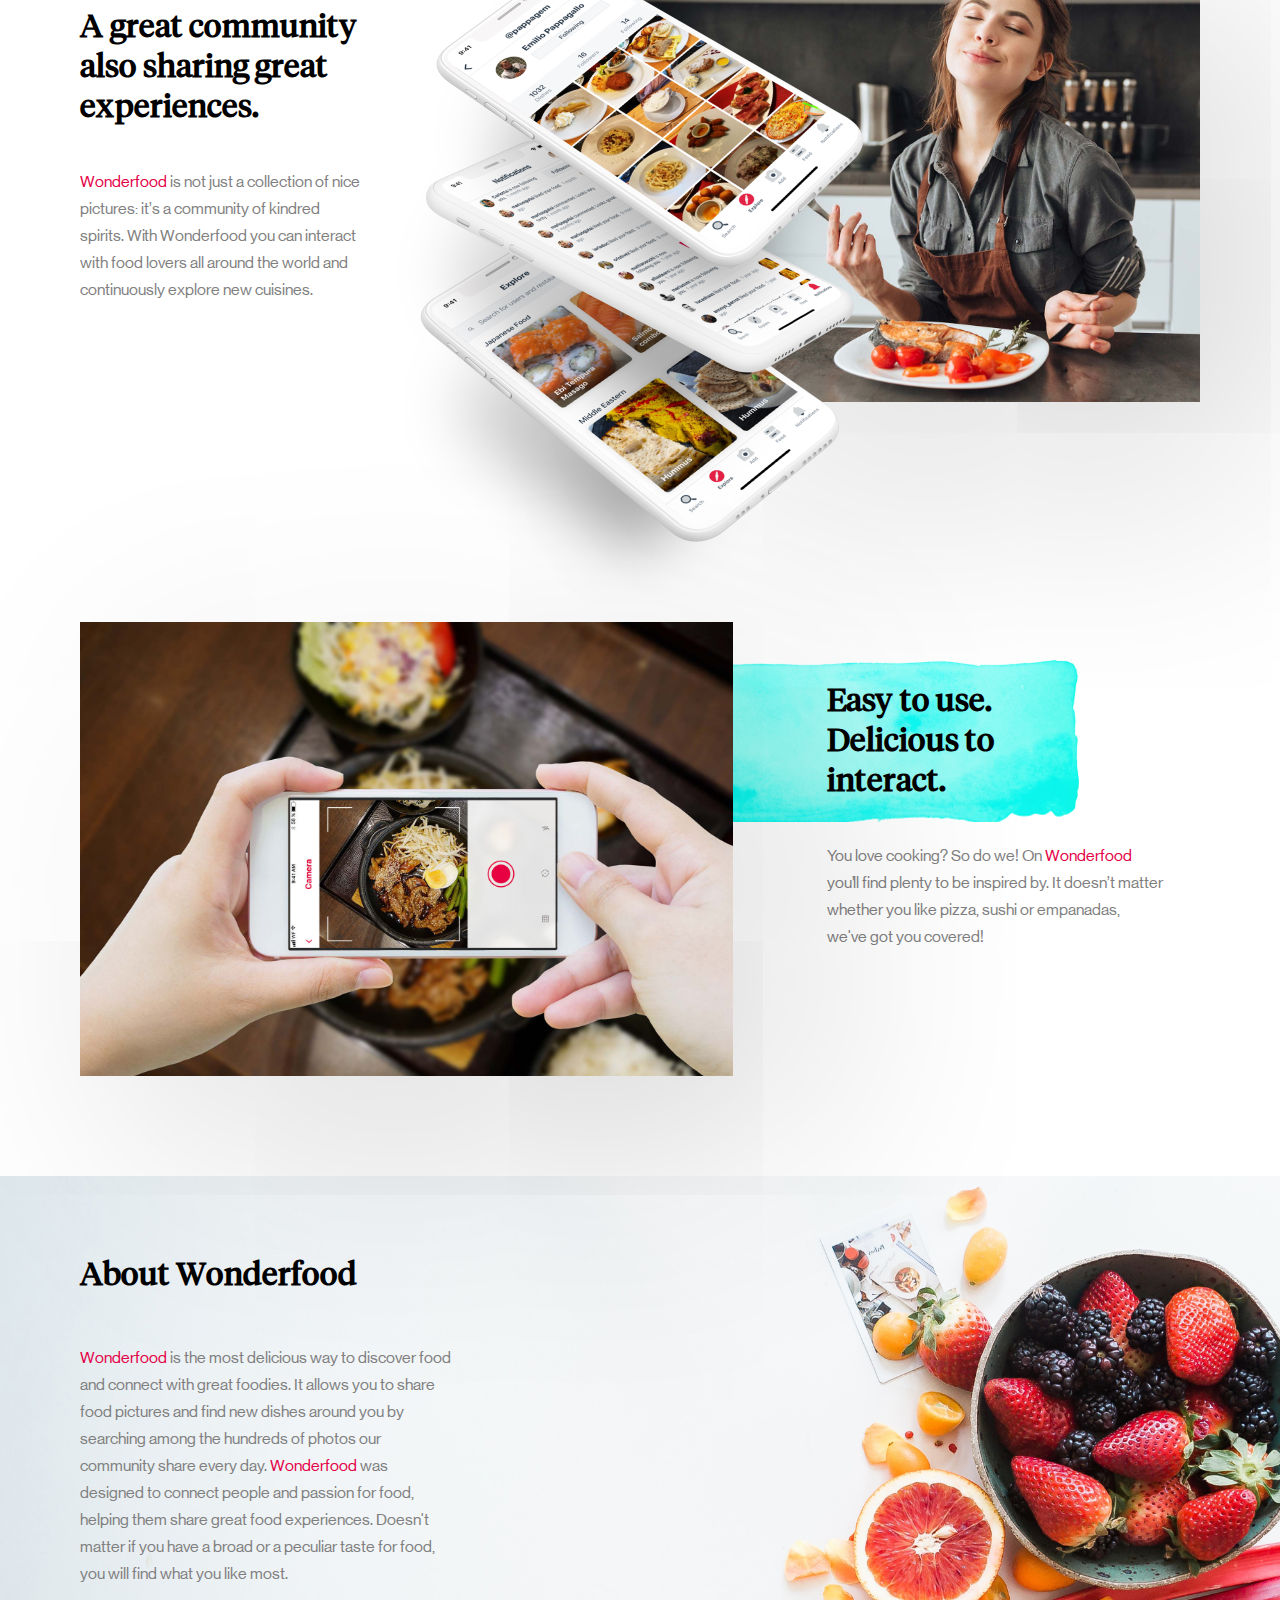
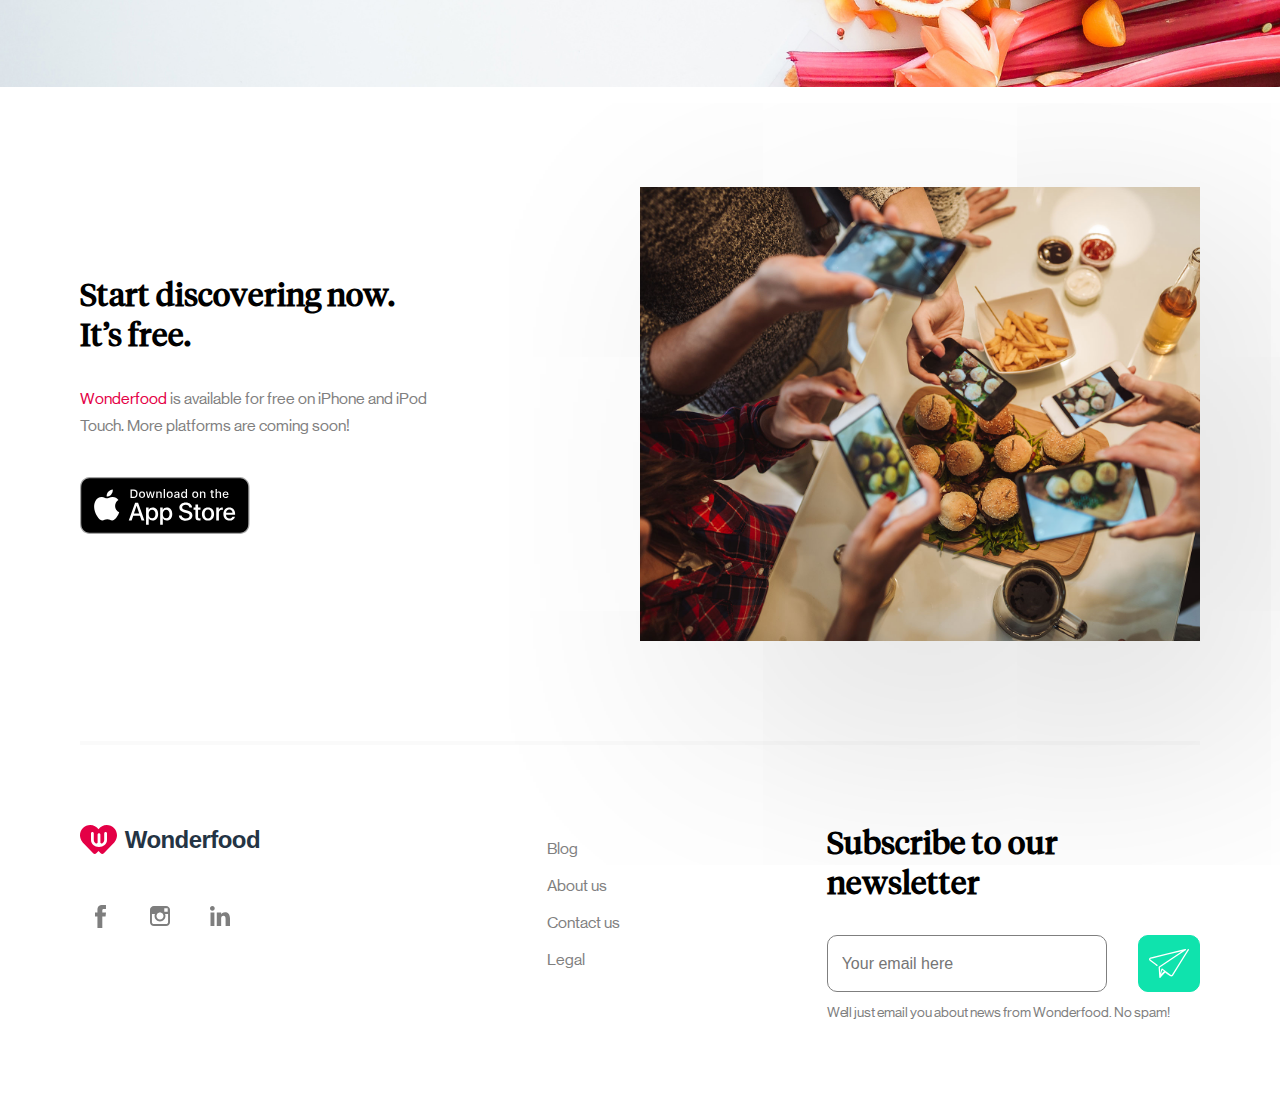
==== commit f3f0c596: "added more google checks" ====
--- a/index.html
+++ b/index.html
@@ -6,6 +6,17 @@
       <meta name="viewport" content="width=device-width, initial-scale=1.0" />
       <meta name="robots" content="index, nofollow">
       <title>Wonderfood</title>
+
+      <!-- Google Analytics -->
+      <script>
+        (function(i,s,o,g,r,a,m){i['GoogleAnalyticsObject']=r;i[r]=i[r]||function(){
+        (i[r].q=i[r].q||[]).push(arguments)},i[r].l=1*new Date();a=s.createElement(o),
+        m=s.getElementsByTagName(o)[0];a.async=1;a.src=g;m.parentNode.insertBefore(a,m)
+        })(window,document,'script','https://www.google-analytics.com/analytics.js','ga');
+        ga('create', 'UA-81947314-2', 'auto');
+        ga('send', 'pageview');
+      </script>
+      <!-- End Google Analytics -->
       
       <link rel="stylesheet" href="css/style.css">
       <link rel="stylesheet" href="css/grid.css">
@@ -21,14 +32,18 @@
       <meta property="fb:app_id" content="1336940833039627" />
 
       <!-- Favicon-->
-      <link rel="apple-touch-icon" sizes="180x180" href="img/favicons/apple-touch-icon.png">
-      <link rel="icon" type="image/png" href="img/favicons/favicon-32x32.png" sizes="32x32">
-      <link rel="icon" type="image/png" href="img/favicons/favicon-16x16.png" sizes="16x16">
-      <link rel="manifest" href="img/favicons/manifest.json">
-      <link rel="mask-icon" href="img/favicons/safari-pinned-tab.svg" color="#ec0b43">
-      <link rel="shortcut icon" href="img/favicons/favicon.ico">
-      <meta name="msapplication-config" content="img/favicons/browserconfig.xml">
-      <meta name="theme-color" content="#ec0b43">
+      <link rel="apple-touch-icon" sizes="180x180" href="/img/favicons/apple-touch-icon.png?v=PYqPwXvq9E">
+      <link rel="icon" type="image/png" sizes="32x32" href="/img/favicons/favicon-32x32.png?v=PYqPwXvq9E">
+      <link rel="icon" type="image/png" sizes="16x16" href="/img/favicons/favicon-16x16.png?v=PYqPwXvq9E">
+      <link rel="manifest" href="/img/favicons/site.webmanifest?v=PYqPwXvq9E">
+      <link rel="mask-icon" href="/img/favicons/safari-pinned-tab.svg?v=PYqPwXvq9E" color="#e40046">
+      <link rel="shortcut icon" href="/img/favicons/favicon.ico?v=PYqPwXvq9E">
+      <meta name="apple-mobile-web-app-title" content="Wonderfood">
+      <meta name="application-name" content="Wonderfood">
+      <meta name="msapplication-TileColor" content="#ffffff">
+      <meta name="msapplication-config" content="/img/favicons/browserconfig.xml?v=PYqPwXvq9E">
+      <meta name="theme-color" content="#ffffff">
+      <meta name="google-site-verification" content="k4TVxuhiHrSOFDHL5nR5yFQDs_utW6n3wUQLsbmC76c" />
 
    </head>
    <body class="size-1140">
@@ -365,12 +380,6 @@
             else { window.ga('send', 'event', 'page_usage', action); }
           });
         });
-
-        window.ga = window.ga || function () { (ga.q = ga.q || []).push(arguments) }; ga.l = +new Date;
-        window.ga('create', 'UA-81947314-2', 'auto');
-        window.ga('send', 'pageview');
-      </script>
-      <script src='https://www.google-analytics.com/analytics.js'></script>
       </script>
    </body>
 </html>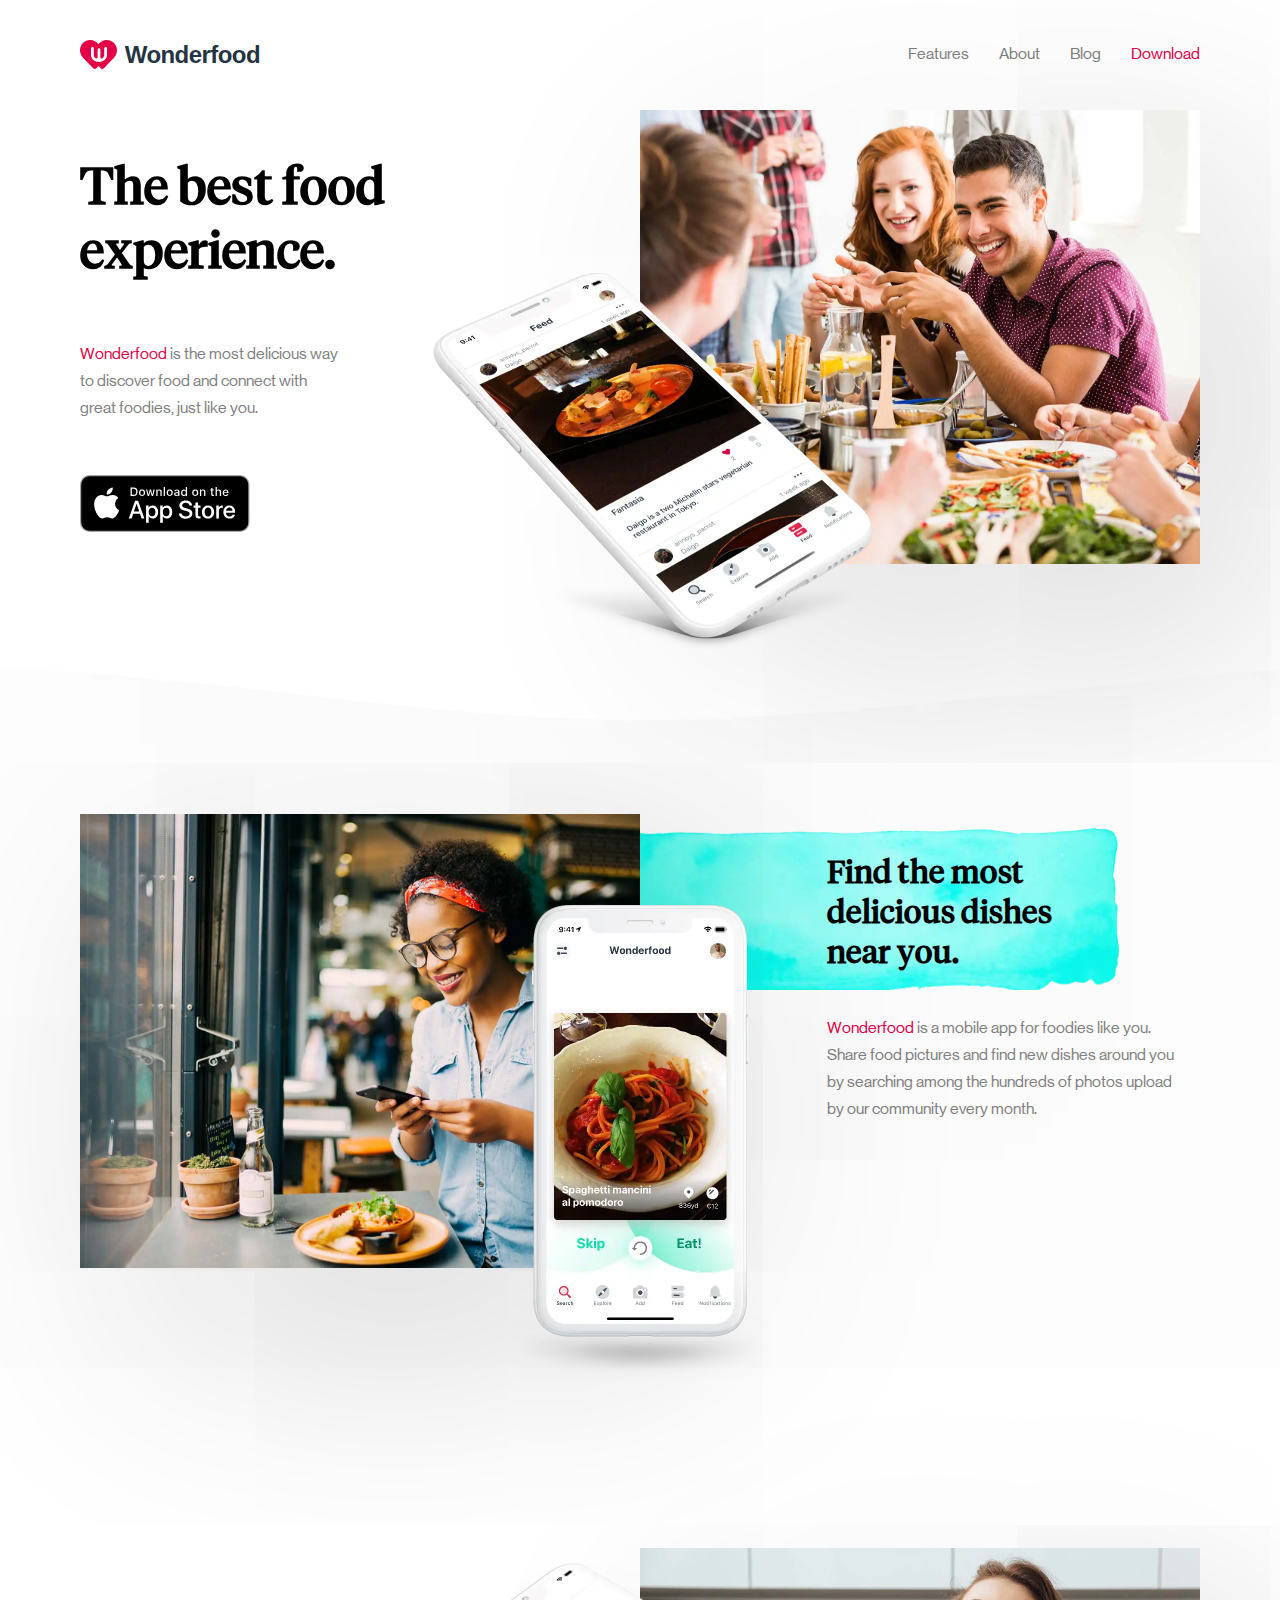
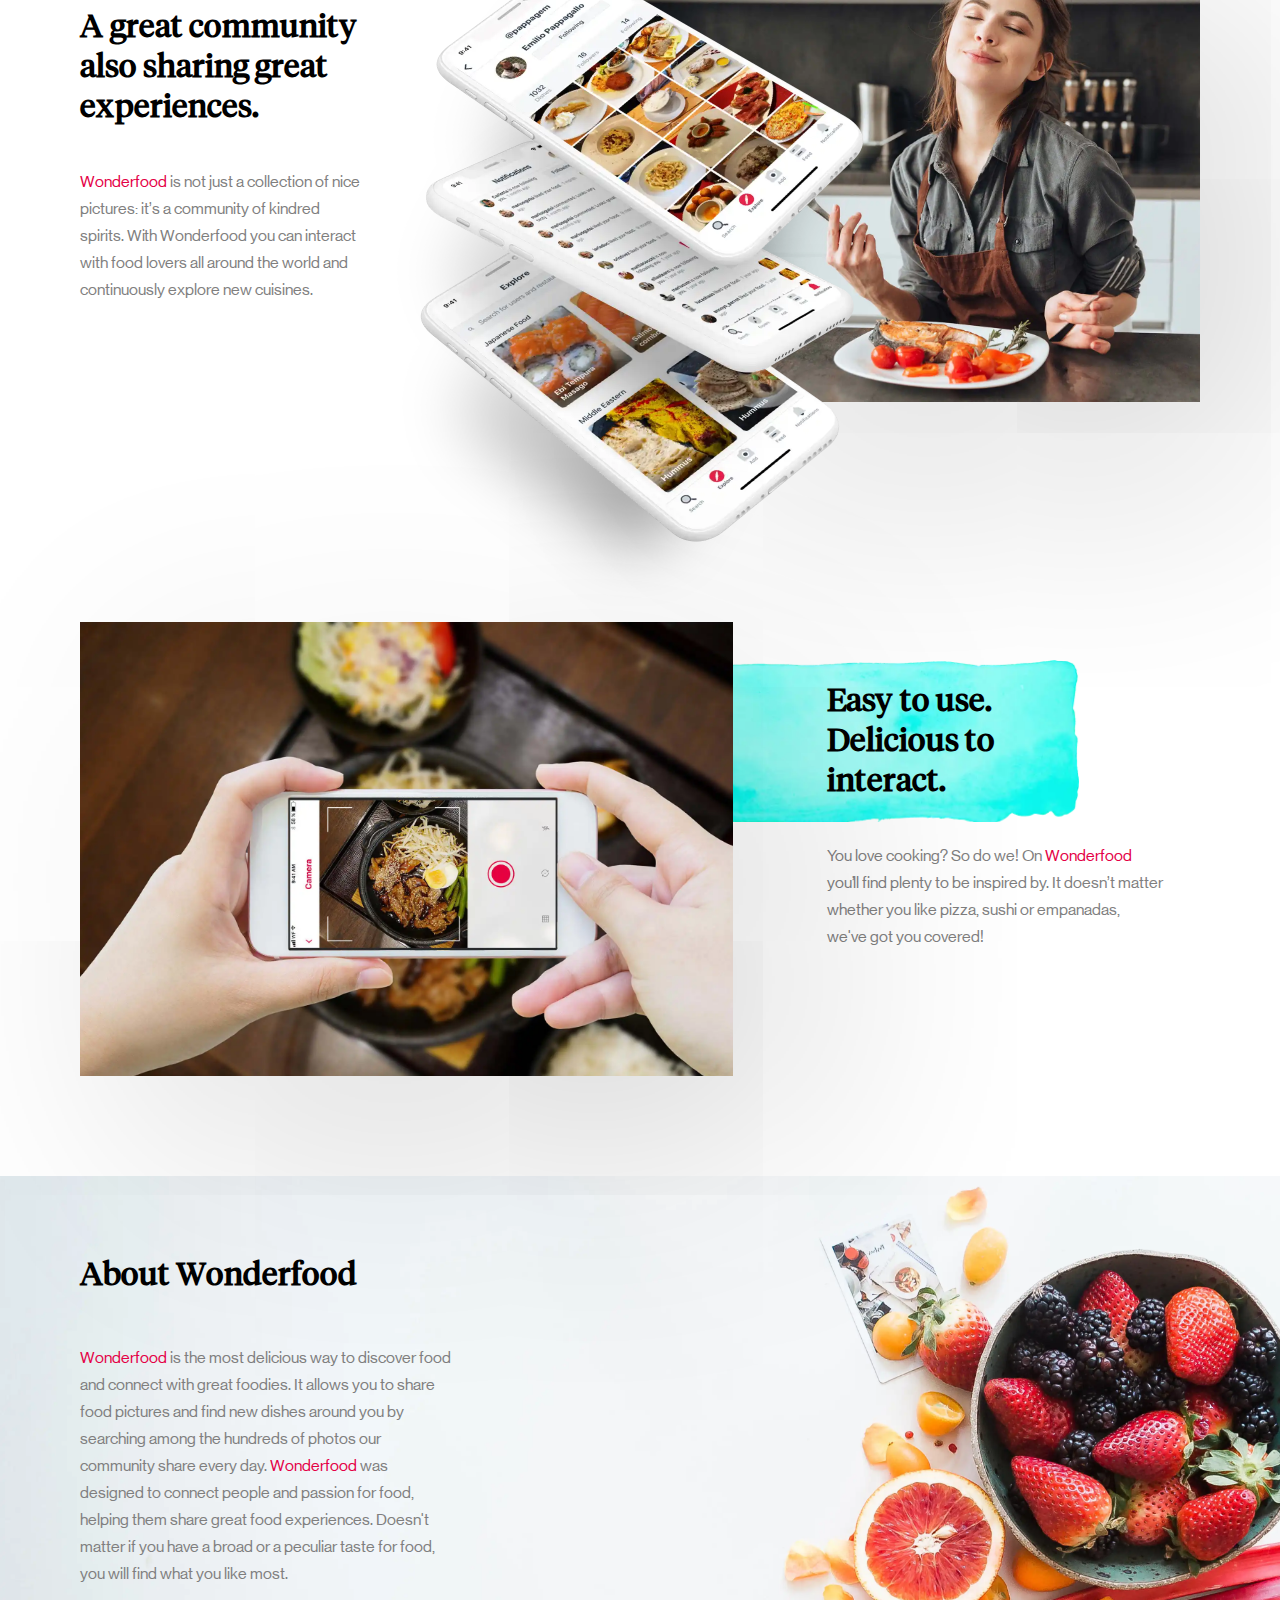
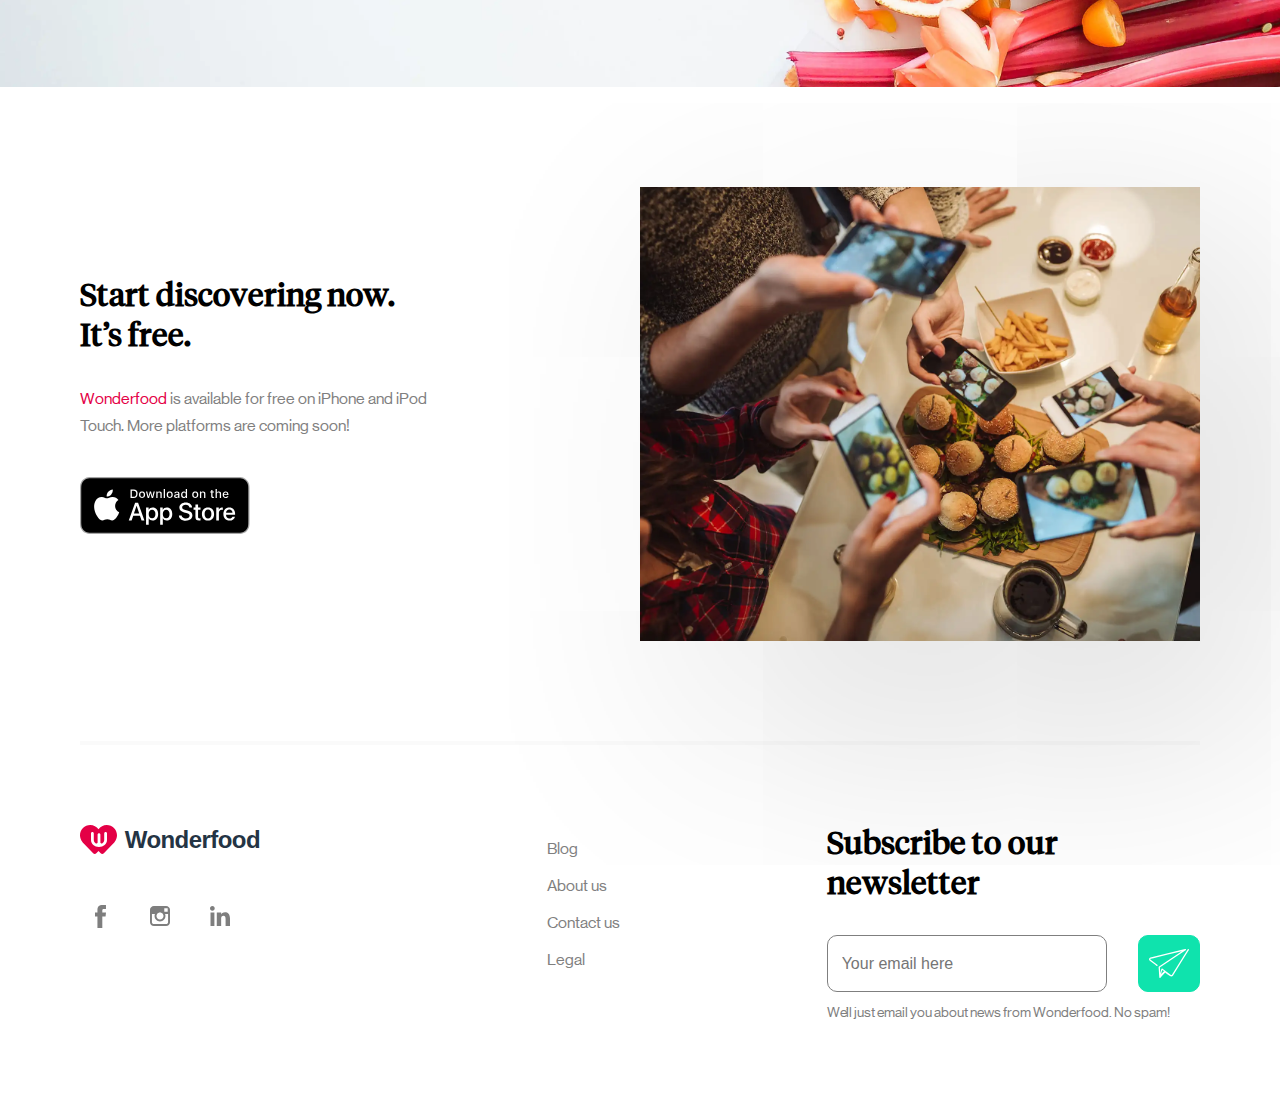
==== commit c3a1d805: "replaced images with webp format" ====
--- a/index.html
+++ b/index.html
@@ -381,5 +381,10 @@
           });
         });
       </script>
+      <script type="text/javascript">
+        /*! modernizr 3.6.0 (Custom Build) | MIT *
+         * https://modernizr.com/download/?-webp !*/
+        !function(e,n,A){function o(e,n){return typeof e===n}function a(){var e,n,A,a,t,i,r;for(var l in s)if(s.hasOwnProperty(l)){if(e=[],n=s[l],n.name&&(e.push(n.name.toLowerCase()),n.options&&n.options.aliases&&n.options.aliases.length))for(A=0;A<n.options.aliases.length;A++)e.push(n.options.aliases[A].toLowerCase());for(a=o(n.fn,"function")?n.fn():n.fn,t=0;t<e.length;t++)i=e[t],r=i.split("."),1===r.length?Modernizr[r[0]]=a:(!Modernizr[r[0]]||Modernizr[r[0]]instanceof Boolean||(Modernizr[r[0]]=new Boolean(Modernizr[r[0]])),Modernizr[r[0]][r[1]]=a),f.push((a?"":"no-")+r.join("-"))}}function t(e){var n=u.className,A=Modernizr._config.classPrefix||"";if(c&&(n=n.baseVal),Modernizr._config.enableJSClass){var o=new RegExp("(^|\\s)"+A+"no-js(\\s|$)");n=n.replace(o,"$1"+A+"js$2")}Modernizr._config.enableClasses&&(n+=" "+A+e.join(" "+A),c?u.className.baseVal=n:u.className=n)}function i(e,n){if("object"==typeof e)for(var A in e)l(e,A)&&i(A,e[A]);else{e=e.toLowerCase();var o=e.split("."),a=Modernizr[o[0]];if(2==o.length&&(a=a[o[1]]),"undefined"!=typeof a)return Modernizr;n="function"==typeof n?n():n,1==o.length?Modernizr[o[0]]=n:(!Modernizr[o[0]]||Modernizr[o[0]]instanceof Boolean||(Modernizr[o[0]]=new Boolean(Modernizr[o[0]])),Modernizr[o[0]][o[1]]=n),t([(n&&0!=n?"":"no-")+o.join("-")]),Modernizr._trigger(e,n)}return Modernizr}var s=[],r={_version:"3.6.0",_config:{classPrefix:"",enableClasses:!0,enableJSClass:!0,usePrefixes:!0},_q:[],on:function(e,n){var A=this;setTimeout(function(){n(A[e])},0)},addTest:function(e,n,A){s.push({name:e,fn:n,options:A})},addAsyncTest:function(e){s.push({name:null,fn:e})}},Modernizr=function(){};Modernizr.prototype=r,Modernizr=new Modernizr;var l,f=[];!function(){var e={}.hasOwnProperty;l=o(e,"undefined")||o(e.call,"undefined")?function(e,n){return n in e&&o(e.constructor.prototype[n],"undefined")}:function(n,A){return e.call(n,A)}}();var u=n.documentElement,c="svg"===u.nodeName.toLowerCase();r._l={},r.on=function(e,n){this._l[e]||(this._l[e]=[]),this._l[e].push(n),Modernizr.hasOwnProperty(e)&&setTimeout(function(){Modernizr._trigger(e,Modernizr[e])},0)},r._trigger=function(e,n){if(this._l[e]){var A=this._l[e];setTimeout(function(){var e,o;for(e=0;e<A.length;e++)(o=A[e])(n)},0),delete this._l[e]}},Modernizr._q.push(function(){r.addTest=i}),Modernizr.addAsyncTest(function(){function e(e,n,A){function o(n){var o=n&&"load"===n.type?1==a.width:!1,t="webp"===e;i(e,t&&o?new Boolean(o):o),A&&A(n)}var a=new Image;a.onerror=o,a.onload=o,a.src=n}var n=[{uri:"[data-uri]",name:"webp"},{uri:"[data-uri]",name:"webp.alpha"},{uri:"[data-uri]",name:"webp.animation"},{uri:"[data-uri]",name:"webp.lossless"}],A=n.shift();e(A.name,A.uri,function(A){if(A&&"load"===A.type)for(var o=0;o<n.length;o++)e(n[o].name,n[o].uri)})}),a(),delete r.addTest,delete r.addAsyncTest;for(var p=0;p<Modernizr._q.length;p++)Modernizr._q[p]();e.Modernizr=Modernizr}(window,document);
+      </script>
    </body>
 </html>--- a/css/style.css
+++ b/css/style.css
@@ -1 +1 @@
-﻿@font-face{font-family:NeueHaasGroteskRegular;src:url("../fonts/NeueHaasGroteskRegular.ttf")}@font-face{font-family:'Tiempos Headline';src:url("../fonts/TiemposHeadline-Regular.eot");src:url("../fonts/TiemposHeadline-Regular.eot?#iefix") format("embedded-opentype"),url("../fonts/TiemposHeadline-Regular.woff") format("woff"),url("../fonts/TiemposHeadline-Regular.ttf") format("truetype");font-weight:normal;font-style:normal}.header{width:100%;height:30px;margin-top:40px;margin-bottom:40px}@media only screen and (max-width: 768px){.logo{display:block;width:200px;margin:0 auto;padding-bottom:40px}}.wondermenu{margin:0;padding:0;list-style:none;float:right}@media only screen and (max-width: 768px){.wondermenu{width:222px;height:30px;float:none;margin:0 auto;position:relative;z-index:3}}.wondermenu li{float:left;margin-right:30px}.wondermenu li:last-child{margin-right:0}.wondermenu li a{color:#7f7f7f}.wondermenu li a:hover{color:#000}.wondermenu li a.download{color:#e40046}@media only screen and (max-width: 768px){.wondermenu li a.download{display:none}}@media only screen and (max-width: 768px){.mlast{margin-right:0 !important}}.footercontent{border-top:4px solid #FAFAFA;padding-top:80px;padding-bottom:80px}@media only screen and (max-width: 768px){.footercontent{margin-left:40px;margin-right:40px;text-align:center}}.socialmenu{list-style:none;margin-top:42px;padding:0}@media only screen and (max-width: 768px){.socialmenu{margin:0 auto;width:220px;height:42px}}.socialmenu li{float:left;margin-right:20px}.socialmenu li:last-child{float:left;margin-right:0px}.socialmenu li a{display:block;width:40px;height:40px;text-indent:-999999px}.social_fb{background:url(../img/ic_facebook.svg) no-repeat center center}.social_twitter{background:url(../img/ic_twitter.svg) no-repeat center center}.social_instagram{background:url(../img/ic_instagram.svg) no-repeat center center}.social_linkedin{background:url(../img/ic_linkedin.svg) no-repeat center center}.footermenu{list-style:none;margin:0;padding:0;font-size:16px;line-height:27px}@media only screen and (max-width: 768px){.footermenu{margin-top:40px;margin-bottom:40px}}.footermenu li{margin:10px 0}.footermenu li a{color:#7f7f7f}.footermenu li a:hover{color:#e40046}.footercontent form{margin-top:30px}.footercontent input[type="email"]{border:1px solid #7f7f7f;color:#7f7f7f;width:100%;font-size:16px;line-height:27px;padding:14px;border-radius:10px}@media only screen and (max-width: 768px){.footercontent input[type="email"]{margin-bottom:24px}}.footercontent input[type="text"]:focus{border:1px solid #0FE3AD}.footercontent input[type="submit"]{border:1px solid #0FE3AD;background:url(../img/send_btn.svg) no-repeat center center #0FE3AD;text-indent:-999999px;width:100%;padding:20px;border-radius:10px;cursor:pointer}.footercontent small{display:block;color:#7f7f7f;font-size:14px;line-height:21px;margin-top:10px}.separator{width:100%;height:100px}@media only screen and (max-width: 768px){.hidems{display:none}}.hero{position:relative;z-index:3;margin-left:40px;margin-right:40px}@media only screen and (max-width: 768px){.hero{z-index:1;position:none}}.herotxt{position:relative !important;z-index:300}.herotitle{margin-top:48px}.herotxt h1{font-size:51px;line-height:64px;line-height:64px}@media only screen and (max-width: 354px){.herotxt h1{font-size:38px;line-height:48px}}.herodsc{margin-top:54px;margin-bottom:54px;padding-right:40%}@media only screen and (max-width: 768px){.herodsc{padding-right:0}}@media only screen and (max-width: 768px){.herodsc br{display:none}}@media only screen and (max-width: 768px){.download_hero{display:none}}.heroimg{position:relative;height:454px;background-repeat:no-repeat;background-size:cover;box-shadow:72px 72px 256px 0 rgba(0,0,0,0.16);background-image:url("../img/hero.jpg")}@media only screen and (max-width: 768px){.heroimg{height:240px;width:calc(100% + 100px) !important;margin-left:-50px !important}}.herodevice{position:absolute;width:720px;height:511px;background-image:url("../img/header_phone.png");background-repeat:no-repeat;background-size:cover;top:160px;left:0;right:0;margin:auto;z-index:1}@media only screen and (max-width: 768px){.herodevice{display:none}}@media only screen and (min-width: 480px) and (max-width: 1040px){.herodevice{display:none}}.fOne{background:url("../img/feature_bg.png") no-repeat top center;background-size:cover;padding-top:150px;position:relative !important}.f0ne_image{position:relative;height:454px;background-repeat:no-repeat;background-size:cover;box-shadow:72px 72px 256px 0 rgba(0,0,0,0.16);background-image:url("../img/featureone.jpg");position:relative !important;z-index:30}@media only screen and (max-width: 768px){.f0ne_image{width:calc(100% + 100px) !important;margin-left:-50px !important;height:240px;margin-top:240px}}@media only screen and (max-width: 768px){.mimg_margin{margin-left:40px;margin-right:40px}}.f0ne_txt{position:relative !important}@media only screen and (max-width: 354px){.f0ne_txt{padding-right:0 !important}}@media only screen and (max-width: 768px){.f0ne_txt{padding-left:0;padding-right:40px}}@media only screen and (max-width: 354px){.f0ne_txt p{margin-left:40px;margin-right:40px}}@media only screen and (max-width: 768px){.f0ne_txt p{margin-left:40px}}@media only screen and (max-width: 768px){.f0ne_txt p br{display:none}}.fOne_line{margin-top:40px;margin-bottom:40px;position:relative;z-index:3}@media only screen and (max-width: 768px){.fOne_line{margin-left:40px;margin-right:40px}}.txt_highlight1{width:512px;height:162px;background-image:url("../img/highlight_1.png");background-size:cover;position:absolute;z-index:1;top:14px;left:-220px}@media only screen and (max-width: 768px){.txt_highlight1{width:400px;height:130px;top:30px;left:-94px}}.fOne_device{width:264px;height:476px;background-image:url("../img/feature_one_device.png");background-size:cover;position:absolute;top:240px;left:0;right:0;margin:auto;z-index:30}@media only screen and (max-width: 768px){.fOne_device{top:-80px}}.fTwo{position:relative;padding-top:80px}@media only screen and (max-width: 768px){.fTwo{padding-top:0;margin-left:40px;margin-right:40px}}.fTwo_txt{position:relative !important;z-index:30;padding-top:20px}.fTwo_image{position:relative;height:454px;background-repeat:no-repeat;background-size:cover;box-shadow:72px 72px 256px 0 rgba(0,0,0,0.16);background-image:url("../img/featuretwo.jpg");position:relative !important;z-index:1}@media only screen and (max-width: 768px){.fTwo_image{width:calc(100% + 100px) !important;margin-left:-50px !important;height:240px;margin-top:40px}}.fTwo_line{margin-top:40px;margin-bottom:40px}.fTwo_device{width:600px;height:678px;background-image:url("../img/feature_two_device.png");background-size:cover;position:absolute;top:60px;left:0;right:0;margin:auto;z-index:3}@media only screen and (max-width: 768px){.fTwo_device{display:none}}.fTwo_mdevice{display:none}@media only screen and (max-width: 768px){.fTwo_mdevice{position:relative;z-index:30;display:block;margin-top:-80px;margin-bottom:-80px}}.fThree{position:relative;padding-top:120px}@media only screen and (max-width: 768px){.fThree{padding-top:0;margin-left:40px;margin-right:40px}}.fThree_txt{position:relative !important;z-index:3;padding-top:20px}@media only screen and (max-width: 768px){.fThree_txt p br{display:none}}.fThree_image{position:relative;height:454px;background-repeat:no-repeat;background-size:cover;box-shadow:72px 72px 256px 0 rgba(0,0,0,0.16);background-image:url("../img/featurethree.jpg");position:relative !important;z-index:30}@media only screen and (max-width: 768px){.fThree_image{display:none;height:240px;margin-top:40px}}.fThree_mobimage{display:none;position:relative;height:454px;background-repeat:no-repeat;background-size:cover;box-shadow:72px 72px 256px 0 rgba(0,0,0,0.16);background-image:url("../img/featurethree.jpg");position:relative !important;z-index:30}@media only screen and (max-width: 768px){.fThree_mobimage{display:block;height:240px;margin-top:40px;width:calc(100% + 100px) !important;margin-left:-50px !important}}.fThree_line{margin-top:40px;margin-bottom:40px;position:relative !important;z-index:3}.txt_highlight2{width:512px;height:162px;background-image:url("../img/highlight_1.png");background-size:cover;position:absolute;z-index:1;top:38px;left:-260px}@media only screen and (max-width: 768px){.txt_highlight2{width:400px;height:130px;top:48px;left:-164px}}.map_area{background:url("../img/abt.jpg");background-size:cover;background-position:center}.map_area_line{margin-top:80px;margin-bottom:48px}@media only screen and (max-width: 768px){.map_area_line{margin-left:40px;margin-right:40px}}@media only screen and (max-width: 768px){.map_content{width:calc(100% - 80px) !important;margin-left:40px;margin-right:40px}}@media only screen and (max-width: 768px){.wfDownloadContent{margin-left:40px;margin-right:40px}}.wfDownload_txt{z-index:30;padding-top:20px}.wfDownload_image{position:relative;height:454px;background-repeat:no-repeat;background-size:cover;box-shadow:72px 72px 256px 0 rgba(0,0,0,0.16);background-image:url("../img/download.jpg");z-index:1}@media only screen and (max-width: 768px){.wfDownload_image{width:calc(100% + 100px) !important;margin-left:-50px !important;height:240px;margin-top:40px}}.wfDownload_line{margin-top:70px;margin-bottom:28px}.wfDownload_action{margin-top:38px}@media only screen and (max-width: 768px){.wfDownload_action{width:170px;margin:38px auto;margin-bottom:0}}#downloadbar{display:none;background-color:rgba(255,255,255,0.8);-webkit-backdrop-filter:blur(4em);backdrop-filter:blur(4em);padding:20px;width:100%;height:100px;position:fixed;bottom:0;left:0;z-index:300}@media only screen and (max-width: 768px){#downloadbar{display:block}}@media only screen and (max-width: 768px){.wfMDownload{width:170px;margin:5px auto}}*{-webkit-box-sizing:border-box;-moz-box-sizing:border-box;box-sizing:border-box;margin:0;webkit-appearance:none;outline:none}body{font-size:16px;line-height:27px;font-family:'NeueHaasGroteskRegular', sans-serif;background:#fff}h1,h2,h3,h4,h5,h6{font-family:'Tiempos Headline';color:#000}h2{font-size:32px;line-height:40px}@media only screen and (max-width: 768px){h2{font-size:28px;line-height:34px}}h3{font-size:32px;line-height:40px}@media only screen and (max-width: 768px){h3{font-size:28px;line-height:34px}}h4{margin:40px 0}a,a:link,a:visited,a:hover,a:active{text-decoration:none;transition:color 0.20s linear 0s;-o-transition:color 0.20s linear 0s;-ms-transition:color 0.20s linear 0s;-moz-transition:color 0.20s linear 0s;-webkit-transition:color 0.20s linear 0s;color:#e40046}p,li,dl,blockquote,table,kbd{font-size:16px;line-height:27px;color:#7f7f7f}.wf{color:#e40046;display:inline-block}b,strong{font-weight:700}.text-center{text-align:center !important}.text-right{text-align:right !important}img{border:0;display:block;height:auto;max-width:100%;width:auto}.clearfix{clear:both}table{background:none repeat scroll 0 0 #fff;border:1px solid #f0f0f0;border-collapse:collapse;border-spacing:0;text-align:left;width:100%}table tr td,table tr th{padding:0.625rem}table tfoot,table thead,table tr:nth-of-type(2n){background:none repeat scroll 0 0 #f0f0f0}th,table tr:nth-of-type(2n) td{border-right:1px solid #fff}td{border-right:1px solid #f0f0f0}.size-960 .line,.size-1140 .line,.size-1280 .line{margin:0 auto;padding:0 0.625rem}hr{border:0;border-top:1px solid #e5e5e5;clear:both;height:0;margin:2.5rem auto}li{padding:0}ul,ol{padding-left:1.25rem}blockquote{border:2px solid #f0f0f0;padding:1.25rem}cite{color:#999;display:block;font-size:0.8rem}cite:before{content:"— "}dl dt{font-weight:700}dl dd{margin-bottom:0.625rem}dl dd:last-child{margin-bottom:0}abbr{cursor:help}abbr[title]{border-bottom:1px dotted}kbd{background:#152732 none repeat scroll 0 0;color:#fff;padding:0.125rem 0.3125rem}code,kbd,pre,samp{font-family:Menlo,Monaco,Consolas,"Courier New",monospace}mark{background:#F3F8A9 none repeat scroll 0 0;padding:0.125rem 0.3125rem}form{outline:none}.legal p{margin-bottom:40px}.legal ul li{margin-bottom:20px}
+﻿@font-face{font-family:NeueHaasGroteskRegular;src:url("../fonts/NeueHaasGroteskRegular.ttf")}@font-face{font-family:"Tiempos Headline";src:url("../fonts/TiemposHeadline-Regular.eot");src:url("../fonts/TiemposHeadline-Regular.eot?#iefix") format("embedded-opentype"),url("../fonts/TiemposHeadline-Regular.woff") format("woff"),url("../fonts/TiemposHeadline-Regular.ttf") format("truetype");font-weight:normal;font-style:normal}.header{width:100%;height:30px;margin-top:40px;margin-bottom:40px}@media only screen and (max-width: 768px){.logo{display:block;width:200px;margin:0 auto;padding-bottom:40px}}.wondermenu{margin:0;padding:0;list-style:none;float:right}@media only screen and (max-width: 768px){.wondermenu{width:222px;height:30px;float:none;margin:0 auto;position:relative;z-index:3}}.wondermenu li{float:left;margin-right:30px}.wondermenu li:last-child{margin-right:0}.wondermenu li a{color:#7f7f7f}.wondermenu li a:hover{color:#000}.wondermenu li a.download{color:#e40046}@media only screen and (max-width: 768px){.wondermenu li a.download{display:none}}@media only screen and (max-width: 768px){.mlast{margin-right:0 !important}}.footercontent{border-top:4px solid #fafafa;padding-top:80px;padding-bottom:80px}@media only screen and (max-width: 768px){.footercontent{margin-left:40px;margin-right:40px;text-align:center}}.socialmenu{list-style:none;margin-top:42px;padding:0}@media only screen and (max-width: 768px){.socialmenu{margin:0 auto;width:220px;height:42px}}.socialmenu li{float:left;margin-right:20px}.socialmenu li:last-child{float:left;margin-right:0px}.socialmenu li a{display:block;width:40px;height:40px;text-indent:-999999px}.social_fb{background:url(../img/ic_facebook.svg) no-repeat center center}.social_twitter{background:url(../img/ic_twitter.svg) no-repeat center center}.social_instagram{background:url(../img/ic_instagram.svg) no-repeat center center}.social_linkedin{background:url(../img/ic_linkedin.svg) no-repeat center center}.footermenu{list-style:none;margin:0;padding:0;font-size:16px;line-height:27px}@media only screen and (max-width: 768px){.footermenu{margin-top:40px;margin-bottom:40px}}.footermenu li{margin:10px 0}.footermenu li a{color:#7f7f7f}.footermenu li a:hover{color:#e40046}.footercontent form{margin-top:30px}.footercontent input[type=email]{border:1px solid #7f7f7f;color:#7f7f7f;width:100%;font-size:16px;line-height:27px;padding:14px;border-radius:10px}@media only screen and (max-width: 768px){.footercontent input[type=email]{margin-bottom:24px}}.footercontent input[type=text]:focus{border:1px solid #0fe3ad}.footercontent input[type=submit]{border:1px solid #0fe3ad;background:url(../img/send_btn.svg) no-repeat center center #0fe3ad;text-indent:-999999px;width:100%;padding:20px;border-radius:10px;cursor:pointer}.footercontent small{display:block;color:#7f7f7f;font-size:14px;line-height:21px;margin-top:10px}.separator{width:100%;height:100px}@media only screen and (max-width: 768px){.hidems{display:none}}.hero{position:relative;z-index:3;margin-left:40px;margin-right:40px}@media only screen and (max-width: 768px){.hero{z-index:1;position:none}}.herotxt{position:relative !important;z-index:300}.herotitle{margin-top:48px}.herotxt h1{font-size:51px;line-height:64px;line-height:64px}@media only screen and (max-width: 354px){.herotxt h1{font-size:38px;line-height:48px}}.herodsc{margin-top:54px;margin-bottom:54px;padding-right:40%}@media only screen and (max-width: 768px){.herodsc{padding-right:0}}@media only screen and (max-width: 768px){.herodsc br{display:none}}@media only screen and (max-width: 768px){.download_hero{display:none}}.heroimg{position:relative;height:454px;background-repeat:no-repeat;background-size:cover;box-shadow:72px 72px 256px 0 rgba(0,0,0,.16)}.webp .heroimg{background-image:url("../img/hero.webp")}.no-webp .heroimg{background-image:url("../img/hero.jpg")}@media only screen and (max-width: 768px){.heroimg{height:240px;width:calc(100% + 100px) !important;margin-left:-50px !important}}.herodevice{position:absolute;width:720px;height:511px;background-repeat:no-repeat;background-size:cover;top:160px;left:0;right:0;margin:auto;z-index:1}.webp .herodevice{background-image:url("../img/header_phone.webp")}.no-webp .herodevice{background-image:url("../img/header_phone.png")}@media only screen and (max-width: 768px){.herodevice{display:none}}@media only screen and (min-width: 480px)and (max-width: 1040px){.herodevice{display:none}}.txt_highlight2,.txt_highlight1{width:512px;height:162px;background-size:cover;position:absolute;z-index:1}.webp .txt_highlight2,.webp .txt_highlight1{background-image:url("../img/highlight_1.webp")}.no-webp .txt_highlight2,.no-webp .txt_highlight1{background-image:url("../img/highlight_1.png")}@media only screen and (max-width: 768px){.txt_highlight2,.txt_highlight1{width:400px;height:130px}}.fOne{background-size:cover;padding-top:150px;position:relative !important}.webp .fOne{background:url("../img/feature_bg.webp") no-repeat top center}.no-webp .fOne{background:url("../img/feature_bg.png") no-repeat top center}.f0ne_image{position:relative;height:454px;background-repeat:no-repeat;background-size:cover;box-shadow:72px 72px 256px 0 rgba(0,0,0,.16);position:relative !important;z-index:30}.webp .f0ne_image{background-image:url("../img/featureone.webp")}.no-webp .f0ne_image{background-image:url("../img/featureone.jpg")}@media only screen and (max-width: 768px){.f0ne_image{width:calc(100% + 100px) !important;margin-left:-50px !important;height:240px;margin-top:240px}}@media only screen and (max-width: 768px){.mimg_margin{margin-left:40px;margin-right:40px}}.f0ne_txt{position:relative !important}@media only screen and (max-width: 354px){.f0ne_txt{padding-right:0 !important}}@media only screen and (max-width: 768px){.f0ne_txt{padding-left:0;padding-right:40px}}@media only screen and (max-width: 354px){.f0ne_txt p{margin-left:40px;margin-right:40px}}@media only screen and (max-width: 768px){.f0ne_txt p{margin-left:40px}}@media only screen and (max-width: 768px){.f0ne_txt p br{display:none}}.fOne_line{margin-top:40px;margin-bottom:40px;position:relative;z-index:3}@media only screen and (max-width: 768px){.fOne_line{margin-left:40px;margin-right:40px}}.txt_highlight1{top:14px;left:-220px}@media only screen and (max-width: 768px){.txt_highlight1{top:30px;left:-94px}}.fOne_device{width:264px;height:476px;background-size:cover;position:absolute;top:240px;left:0;right:0;margin:auto;z-index:30}.webp .fOne_device{background-image:url("../img/feature_one_device.webp")}.no-webp .fOne_device{background-image:url("../img/feature_one_device.png")}@media only screen and (max-width: 768px){.fOne_device{top:-80px}}.fTwo{position:relative;padding-top:80px}@media only screen and (max-width: 768px){.fTwo{padding-top:0;margin-left:40px;margin-right:40px}}.fTwo_txt{position:relative !important;z-index:30;padding-top:20px}.fTwo_image{position:relative;height:454px;background-repeat:no-repeat;background-size:cover;box-shadow:72px 72px 256px 0 rgba(0,0,0,.16);position:relative !important;z-index:1}.webp .fTwo_image{background-image:url("../img/featuretwo.webp")}.no-webp .fTwo_image{background-image:url("../img/featuretwo.png")}@media only screen and (max-width: 768px){.fTwo_image{width:calc(100% + 100px) !important;margin-left:-50px !important;height:240px;margin-top:40px}}.fTwo_line{margin-top:40px;margin-bottom:40px}.fTwo_device{width:600px;height:678px;background-size:cover;position:absolute;top:60px;left:0;right:0;margin:auto;z-index:3}.webp .fTwo_device{background-image:url("../img/feature_two_device.webp")}.no-webp .fTwo_device{background-image:url("../img/feature_two_device.png")}@media only screen and (max-width: 768px){.fTwo_device{display:none}}.fTwo_mdevice{display:none}@media only screen and (max-width: 768px){.fTwo_mdevice{position:relative;z-index:30;display:block;margin-top:-80px;margin-bottom:-80px}}.fThree{position:relative;padding-top:120px}@media only screen and (max-width: 768px){.fThree{padding-top:0;margin-left:40px;margin-right:40px}}.fThree_txt{position:relative !important;z-index:3;padding-top:20px}@media only screen and (max-width: 768px){.fThree_txt p br{display:none}}.fThree_image{position:relative;height:454px;background-repeat:no-repeat;background-size:cover;box-shadow:72px 72px 256px 0 rgba(0,0,0,.16);position:relative !important;z-index:30}.webp .fThree_image{background-image:url("../img/featurethree.webp")}.no-webp .fThree_image{background-image:url("../img/featurethree.jpg")}@media only screen and (max-width: 768px){.fThree_image{display:none;height:240px;margin-top:40px}}.fThree_mobimage{display:none;position:relative;height:454px;background-repeat:no-repeat;background-size:cover;box-shadow:72px 72px 256px 0 rgba(0,0,0,.16);position:relative !important;z-index:30}.webp .fThree_mobimage{background-image:url("../img/featurethree.webp")}.no-webp .fThree_mobimage{background-image:url("../img/featurethree.jpg")}@media only screen and (max-width: 768px){.fThree_mobimage{display:block;height:240px;margin-top:40px;width:calc(100% + 100px) !important;margin-left:-50px !important}}.fThree_line{margin-top:40px;margin-bottom:40px;position:relative !important;z-index:3}.txt_highlight2{top:38px;left:-260px}@media only screen and (max-width: 768px){.txt_highlight2{top:48px;left:-164px}}.map_area{background-size:cover;background-position:center}.webp .map_area{background-image:url("../img/abt.webp")}.no-webp .map_area{background-image:url("../img/abt.jpg")}.map_area_line{margin-top:80px;margin-bottom:48px}@media only screen and (max-width: 768px){.map_area_line{margin-left:40px;margin-right:40px}}@media only screen and (max-width: 768px){.map_content{width:calc(100% - 80px) !important;margin-left:40px;margin-right:40px}}@media only screen and (max-width: 768px){.wfDownloadContent{margin-left:40px;margin-right:40px}}.wfDownload_txt{z-index:30;padding-top:20px}.wfDownload_image{position:relative;height:454px;background-repeat:no-repeat;background-size:cover;box-shadow:72px 72px 256px 0 rgba(0,0,0,.16);z-index:1}.webp .wfDownload_image{background-image:url("../img/download.webp")}.no-webp .wfDownload_image{background-image:url("../img/download.jpg")}@media only screen and (max-width: 768px){.wfDownload_image{width:calc(100% + 100px) !important;margin-left:-50px !important;height:240px;margin-top:40px}}.wfDownload_line{margin-top:70px;margin-bottom:28px}.wfDownload_action{margin-top:38px}@media only screen and (max-width: 768px){.wfDownload_action{width:170px;margin:38px auto;margin-bottom:0}}#downloadbar{display:none;background-color:rgba(255,255,255,.8);-webkit-backdrop-filter:blur(4em);backdrop-filter:blur(4em);padding:20px;width:100%;height:100px;position:fixed;bottom:0;left:0;z-index:300}@media only screen and (max-width: 768px){#downloadbar{display:block}}@media only screen and (max-width: 768px){.wfMDownload{width:170px;margin:5px auto}}*{-webkit-box-sizing:border-box;-moz-box-sizing:border-box;box-sizing:border-box;margin:0;webkit-appearance:none;outline:none}body{font-size:16px;line-height:27px;font-family:"NeueHaasGroteskRegular",sans-serif;background:#fff}h1,h2,h3,h4,h5,h6{font-family:"Tiempos Headline";color:#000}h2{font-size:32px;line-height:40px}@media only screen and (max-width: 768px){h2{font-size:28px;line-height:34px}}h3{font-size:32px;line-height:40px}@media only screen and (max-width: 768px){h3{font-size:28px;line-height:34px}}h4{margin:40px 0}a,a:link,a:visited,a:hover,a:active{text-decoration:none;transition:color .2s linear 0s;-o-transition:color .2s linear 0s;-ms-transition:color .2s linear 0s;-moz-transition:color .2s linear 0s;-webkit-transition:color .2s linear 0s;color:#e40046}p,li,dl,blockquote,table,kbd{font-size:16px;line-height:27px;color:#7f7f7f}.wf{color:#e40046;display:inline-block}b,strong{font-weight:700}.text-center{text-align:center !important}.text-right{text-align:right !important}img{border:0;display:block;height:auto;max-width:100%;width:auto}.clearfix{clear:both}table{background:none repeat scroll 0 0 #fff;border:1px solid #f0f0f0;border-collapse:collapse;border-spacing:0;text-align:left;width:100%}table tr td,table tr th{padding:.625rem}table tfoot,table thead,table tr:nth-of-type(2n){background:none repeat scroll 0 0 #f0f0f0}th,table tr:nth-of-type(2n) td{border-right:1px solid #fff}td{border-right:1px solid #f0f0f0}.size-960 .line,.size-1140 .line,.size-1280 .line{margin:0 auto;padding:0 .625rem}hr{border:0;border-top:1px solid #e5e5e5;clear:both;height:0;margin:2.5rem auto}li{padding:0}ul,ol{padding-left:1.25rem}blockquote{border:2px solid #f0f0f0;padding:1.25rem}cite{color:#999;display:block;font-size:.8rem}cite:before{content:"— "}dl dt{font-weight:700}dl dd{margin-bottom:.625rem}dl dd:last-child{margin-bottom:0}abbr{cursor:help}abbr[title]{border-bottom:1px dotted}kbd{background:#152732 none repeat scroll 0 0;color:#fff;padding:.125rem .3125rem}code,kbd,pre,samp{font-family:Menlo,Monaco,Consolas,"Courier New",monospace}mark{background:#f3f8a9 none repeat scroll 0 0;padding:.125rem .3125rem}form{outline:none}.legal p{margin-bottom:40px}.legal ul li{margin-bottom:20px}/*# sourceMappingURL=style.css.map */
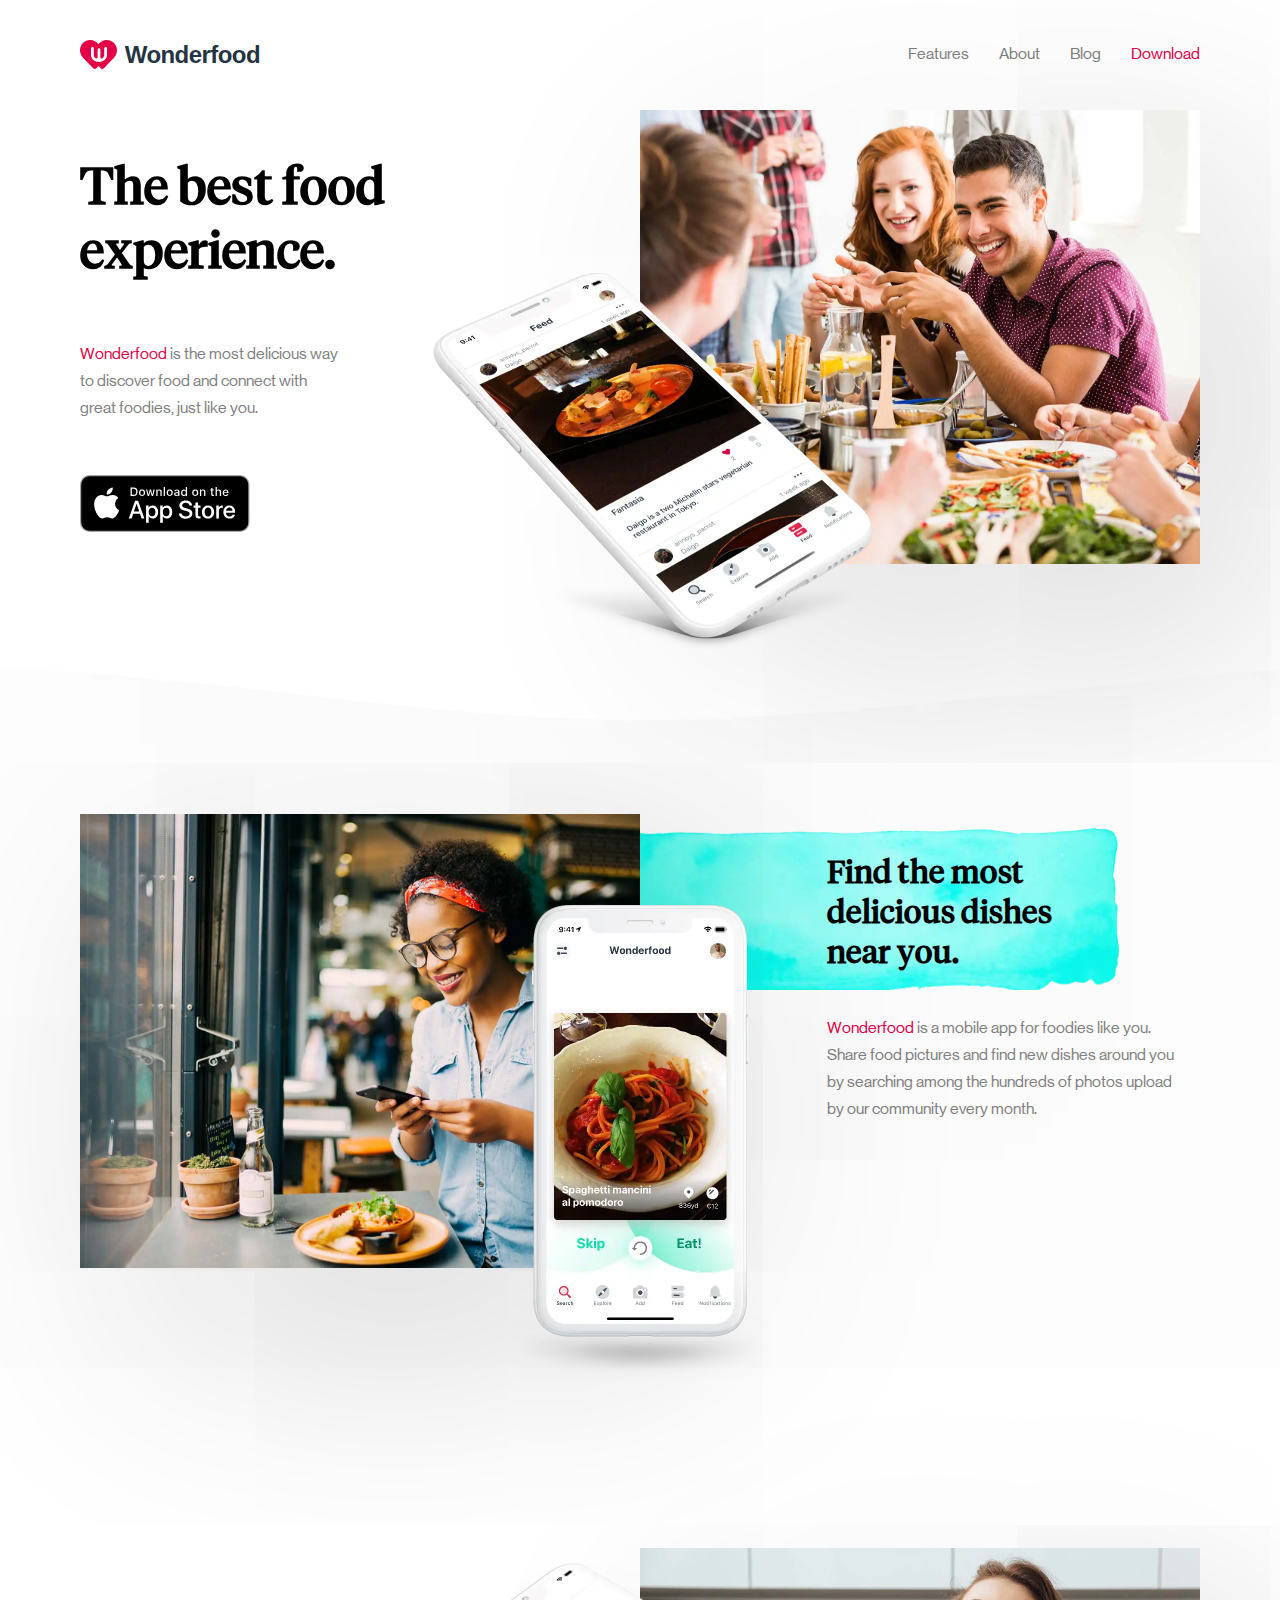
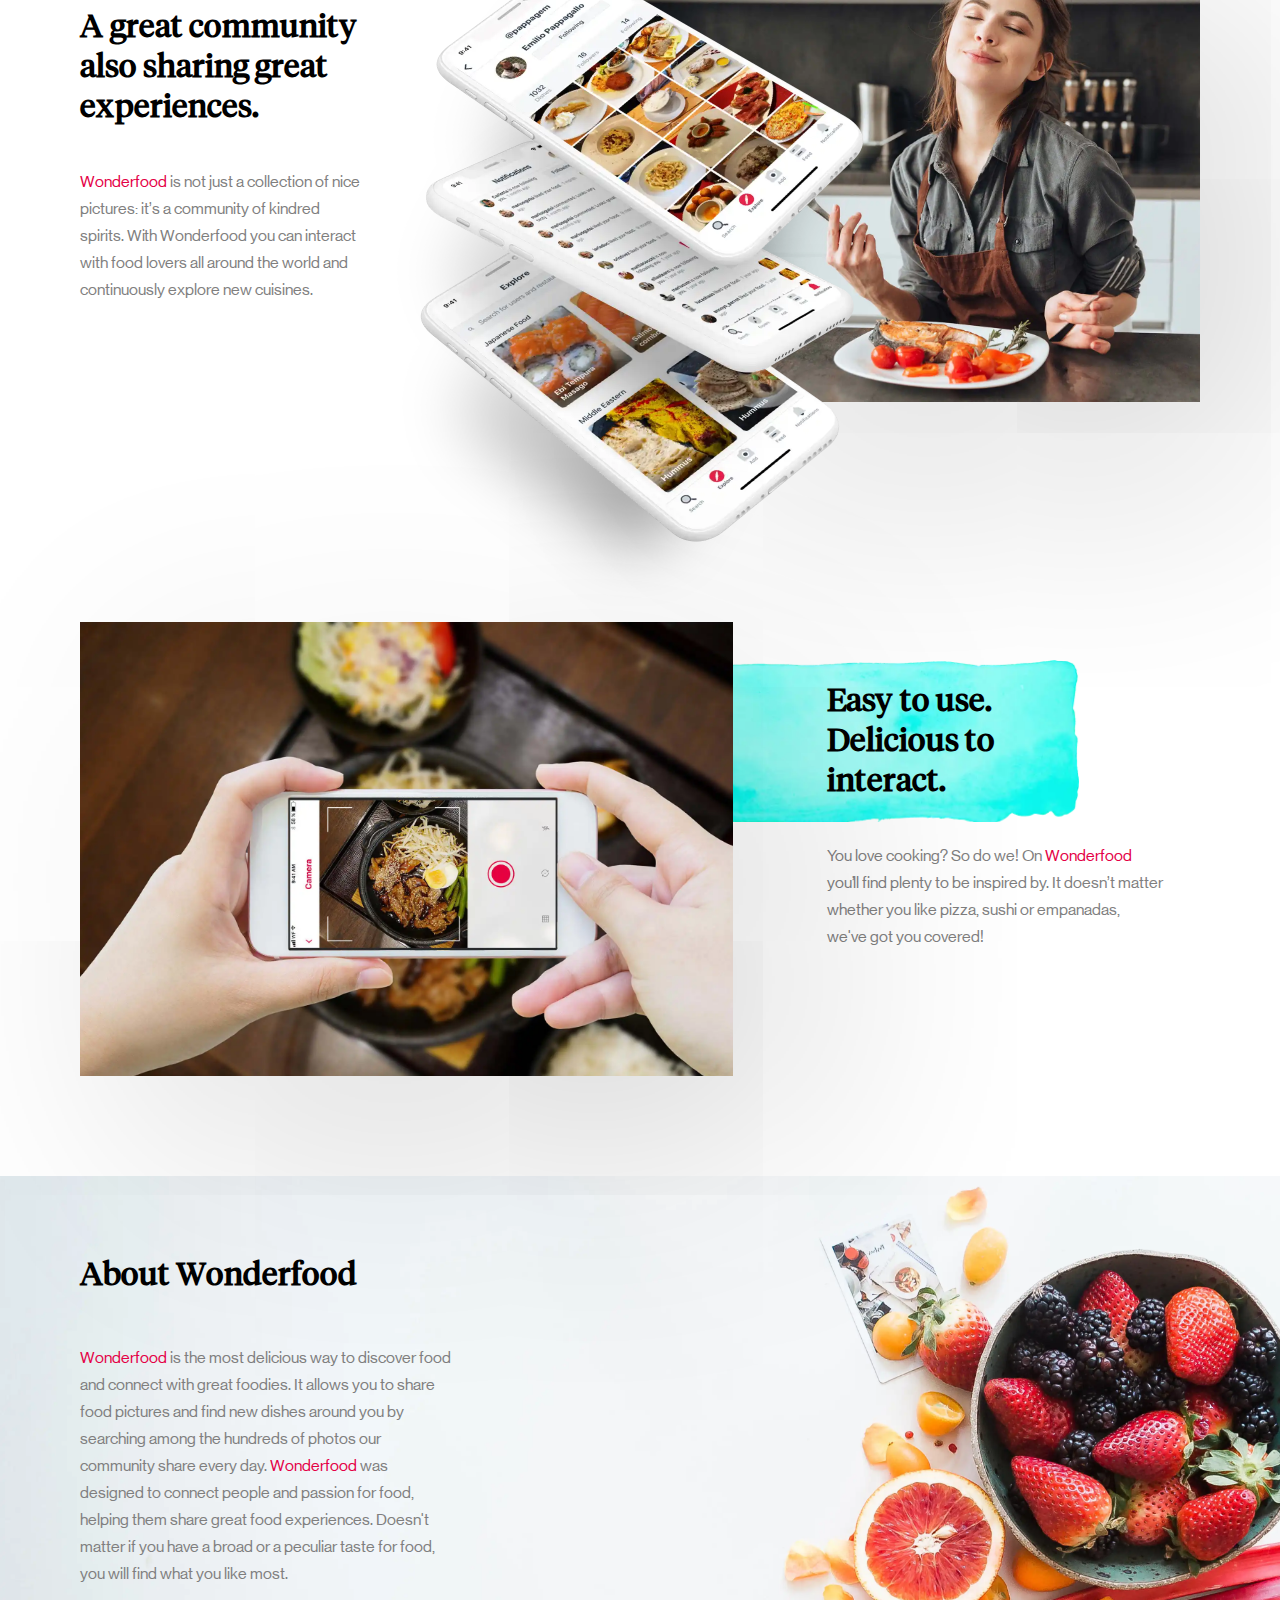
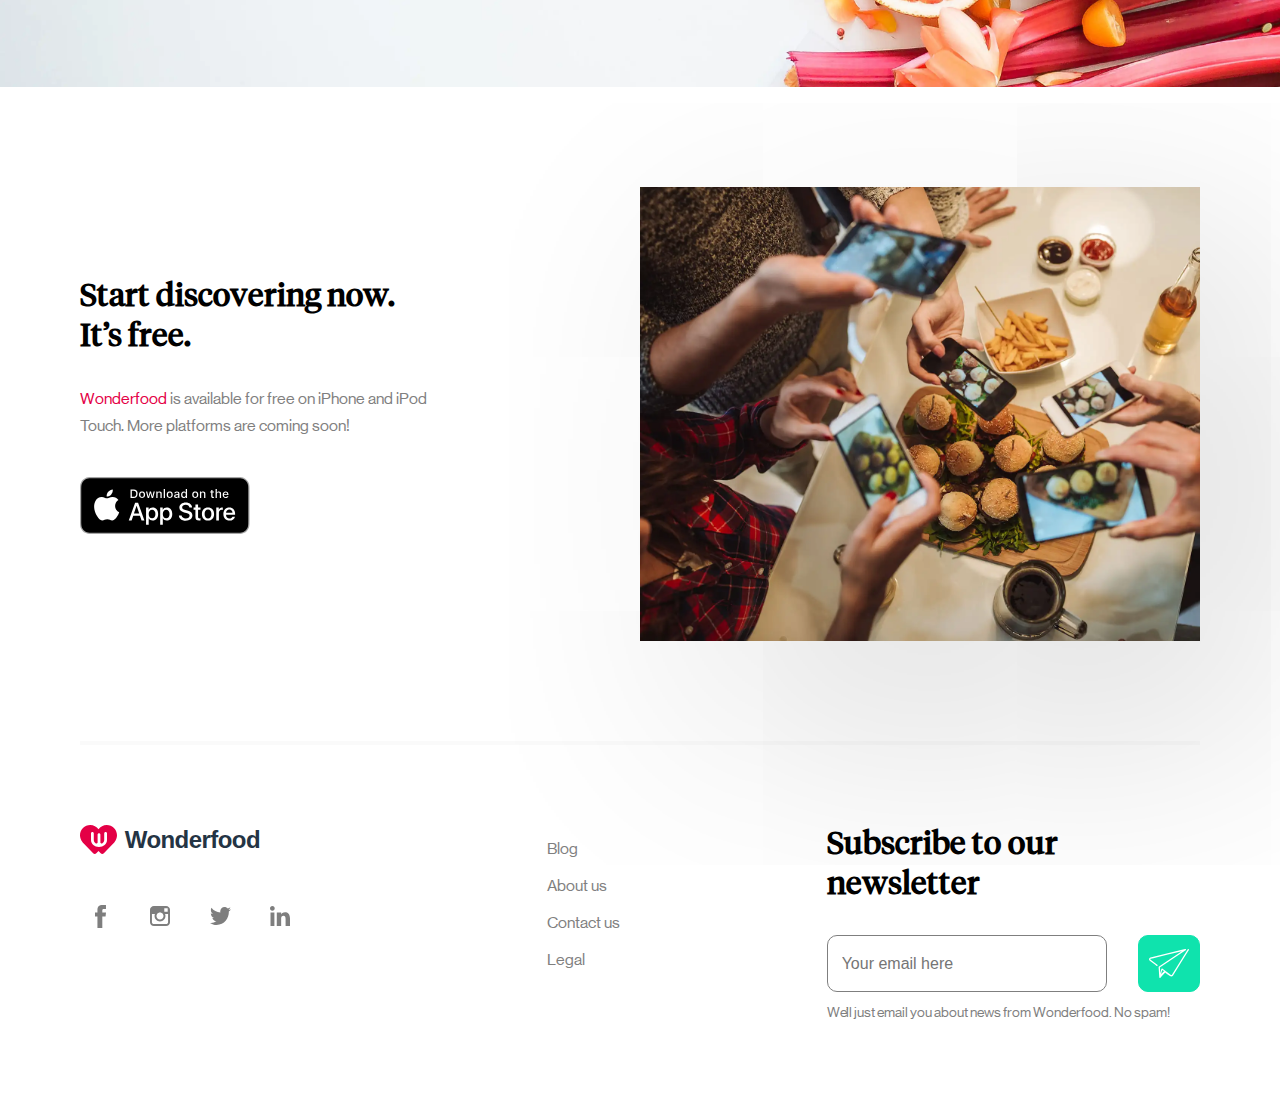
==== commit c3261040: "added twitter back" ====
--- a/index.html
+++ b/index.html
@@ -1,5 +1,5 @@
 <!DOCTYPE html>
-<html lang="en-US">
+<html lang="en-US" class="no-js">
    <head>
       <meta charset="UTF-8">
       <meta name="apple-itunes-app" content="app-id=1197043840, affiliate-data=myAffiliateData, app-argument=https://itunes.apple.com/app/apple-store/id1197043840">
@@ -138,7 +138,7 @@
 
 
           <!-- rendered on mobile only -->
-          <div class="fTwo_mdevice"> <img src="img/feature_two_device.png"></div>
+          <div class="fTwo_mdevice"> <img src="img/feature_two_device.webp" onerror="this.onerror=null; this.src='img/feature_two_device.png'"></div>
           <!-- ////////////////////// -->
 
         <section class="fTwo">
@@ -268,7 +268,7 @@
                 <ul class="socialmenu">
                   <li><a href="https://urlgeni.us/facebook/wonderfood_app" class="social_fb analytics-event" target="_blank" data-ae-action="open_social" data-ae-label="facebook">facebook</a></li>
                   <li><a href="https://urlgeni.us/instagram/wonderfood_app" class="social_instagram analytics-event" target="_blank" data-ae-action="open_social" data-ae-label="instagram">instagram</a></li>
-                  <!-- <li><a href="https://urlgeni.us/twitter/wonderfood_app" class="social_twitter analytics-event" target="_blank" data-ae-action="open_social" data-ae-label="twitter">twitter</a></li> -->
+                  <li><a href="https://urlgeni.us/twitter/wonderfood_app" class="social_twitter analytics-event" target="_blank" data-ae-action="open_social" data-ae-label="twitter">twitter</a></li>
                   <li><a href="https://urlgeni.us/linkedin/wonderfood_app" class="social_linkedin analytics-event" target="_blank" data-ae-action="open_social" data-ae-label="linkedin">linkedin</a></li>
                 </ul>
                </div>
--- a/css/style.css
+++ b/css/style.css
@@ -1 +1 @@
-﻿@font-face{font-family:NeueHaasGroteskRegular;src:url("../fonts/NeueHaasGroteskRegular.ttf")}@font-face{font-family:"Tiempos Headline";src:url("../fonts/TiemposHeadline-Regular.eot");src:url("../fonts/TiemposHeadline-Regular.eot?#iefix") format("embedded-opentype"),url("../fonts/TiemposHeadline-Regular.woff") format("woff"),url("../fonts/TiemposHeadline-Regular.ttf") format("truetype");font-weight:normal;font-style:normal}.header{width:100%;height:30px;margin-top:40px;margin-bottom:40px}@media only screen and (max-width: 768px){.logo{display:block;width:200px;margin:0 auto;padding-bottom:40px}}.wondermenu{margin:0;padding:0;list-style:none;float:right}@media only screen and (max-width: 768px){.wondermenu{width:222px;height:30px;float:none;margin:0 auto;position:relative;z-index:3}}.wondermenu li{float:left;margin-right:30px}.wondermenu li:last-child{margin-right:0}.wondermenu li a{color:#7f7f7f}.wondermenu li a:hover{color:#000}.wondermenu li a.download{color:#e40046}@media only screen and (max-width: 768px){.wondermenu li a.download{display:none}}@media only screen and (max-width: 768px){.mlast{margin-right:0 !important}}.footercontent{border-top:4px solid #fafafa;padding-top:80px;padding-bottom:80px}@media only screen and (max-width: 768px){.footercontent{margin-left:40px;margin-right:40px;text-align:center}}.socialmenu{list-style:none;margin-top:42px;padding:0}@media only screen and (max-width: 768px){.socialmenu{margin:0 auto;width:220px;height:42px}}.socialmenu li{float:left;margin-right:20px}.socialmenu li:last-child{float:left;margin-right:0px}.socialmenu li a{display:block;width:40px;height:40px;text-indent:-999999px}.social_fb{background:url(../img/ic_facebook.svg) no-repeat center center}.social_twitter{background:url(../img/ic_twitter.svg) no-repeat center center}.social_instagram{background:url(../img/ic_instagram.svg) no-repeat center center}.social_linkedin{background:url(../img/ic_linkedin.svg) no-repeat center center}.footermenu{list-style:none;margin:0;padding:0;font-size:16px;line-height:27px}@media only screen and (max-width: 768px){.footermenu{margin-top:40px;margin-bottom:40px}}.footermenu li{margin:10px 0}.footermenu li a{color:#7f7f7f}.footermenu li a:hover{color:#e40046}.footercontent form{margin-top:30px}.footercontent input[type=email]{border:1px solid #7f7f7f;color:#7f7f7f;width:100%;font-size:16px;line-height:27px;padding:14px;border-radius:10px}@media only screen and (max-width: 768px){.footercontent input[type=email]{margin-bottom:24px}}.footercontent input[type=text]:focus{border:1px solid #0fe3ad}.footercontent input[type=submit]{border:1px solid #0fe3ad;background:url(../img/send_btn.svg) no-repeat center center #0fe3ad;text-indent:-999999px;width:100%;padding:20px;border-radius:10px;cursor:pointer}.footercontent small{display:block;color:#7f7f7f;font-size:14px;line-height:21px;margin-top:10px}.separator{width:100%;height:100px}@media only screen and (max-width: 768px){.hidems{display:none}}.hero{position:relative;z-index:3;margin-left:40px;margin-right:40px}@media only screen and (max-width: 768px){.hero{z-index:1;position:none}}.herotxt{position:relative !important;z-index:300}.herotitle{margin-top:48px}.herotxt h1{font-size:51px;line-height:64px;line-height:64px}@media only screen and (max-width: 354px){.herotxt h1{font-size:38px;line-height:48px}}.herodsc{margin-top:54px;margin-bottom:54px;padding-right:40%}@media only screen and (max-width: 768px){.herodsc{padding-right:0}}@media only screen and (max-width: 768px){.herodsc br{display:none}}@media only screen and (max-width: 768px){.download_hero{display:none}}.heroimg{position:relative;height:454px;background-repeat:no-repeat;background-size:cover;box-shadow:72px 72px 256px 0 rgba(0,0,0,.16)}.webp .heroimg{background-image:url("../img/hero.webp")}.no-webp .heroimg{background-image:url("../img/hero.jpg")}@media only screen and (max-width: 768px){.heroimg{height:240px;width:calc(100% + 100px) !important;margin-left:-50px !important}}.herodevice{position:absolute;width:720px;height:511px;background-repeat:no-repeat;background-size:cover;top:160px;left:0;right:0;margin:auto;z-index:1}.webp .herodevice{background-image:url("../img/header_phone.webp")}.no-webp .herodevice{background-image:url("../img/header_phone.png")}@media only screen and (max-width: 768px){.herodevice{display:none}}@media only screen and (min-width: 480px)and (max-width: 1040px){.herodevice{display:none}}.txt_highlight2,.txt_highlight1{width:512px;height:162px;background-size:cover;position:absolute;z-index:1}.webp .txt_highlight2,.webp .txt_highlight1{background-image:url("../img/highlight_1.webp")}.no-webp .txt_highlight2,.no-webp .txt_highlight1{background-image:url("../img/highlight_1.png")}@media only screen and (max-width: 768px){.txt_highlight2,.txt_highlight1{width:400px;height:130px}}.fOne{background-size:cover;padding-top:150px;position:relative !important}.webp .fOne{background:url("../img/feature_bg.webp") no-repeat top center}.no-webp .fOne{background:url("../img/feature_bg.png") no-repeat top center}.f0ne_image{position:relative;height:454px;background-repeat:no-repeat;background-size:cover;box-shadow:72px 72px 256px 0 rgba(0,0,0,.16);position:relative !important;z-index:30}.webp .f0ne_image{background-image:url("../img/featureone.webp")}.no-webp .f0ne_image{background-image:url("../img/featureone.jpg")}@media only screen and (max-width: 768px){.f0ne_image{width:calc(100% + 100px) !important;margin-left:-50px !important;height:240px;margin-top:240px}}@media only screen and (max-width: 768px){.mimg_margin{margin-left:40px;margin-right:40px}}.f0ne_txt{position:relative !important}@media only screen and (max-width: 354px){.f0ne_txt{padding-right:0 !important}}@media only screen and (max-width: 768px){.f0ne_txt{padding-left:0;padding-right:40px}}@media only screen and (max-width: 354px){.f0ne_txt p{margin-left:40px;margin-right:40px}}@media only screen and (max-width: 768px){.f0ne_txt p{margin-left:40px}}@media only screen and (max-width: 768px){.f0ne_txt p br{display:none}}.fOne_line{margin-top:40px;margin-bottom:40px;position:relative;z-index:3}@media only screen and (max-width: 768px){.fOne_line{margin-left:40px;margin-right:40px}}.txt_highlight1{top:14px;left:-220px}@media only screen and (max-width: 768px){.txt_highlight1{top:30px;left:-94px}}.fOne_device{width:264px;height:476px;background-size:cover;position:absolute;top:240px;left:0;right:0;margin:auto;z-index:30}.webp .fOne_device{background-image:url("../img/feature_one_device.webp")}.no-webp .fOne_device{background-image:url("../img/feature_one_device.png")}@media only screen and (max-width: 768px){.fOne_device{top:-80px}}.fTwo{position:relative;padding-top:80px}@media only screen and (max-width: 768px){.fTwo{padding-top:0;margin-left:40px;margin-right:40px}}.fTwo_txt{position:relative !important;z-index:30;padding-top:20px}.fTwo_image{position:relative;height:454px;background-repeat:no-repeat;background-size:cover;box-shadow:72px 72px 256px 0 rgba(0,0,0,.16);position:relative !important;z-index:1}.webp .fTwo_image{background-image:url("../img/featuretwo.webp")}.no-webp .fTwo_image{background-image:url("../img/featuretwo.png")}@media only screen and (max-width: 768px){.fTwo_image{width:calc(100% + 100px) !important;margin-left:-50px !important;height:240px;margin-top:40px}}.fTwo_line{margin-top:40px;margin-bottom:40px}.fTwo_device{width:600px;height:678px;background-size:cover;position:absolute;top:60px;left:0;right:0;margin:auto;z-index:3}.webp .fTwo_device{background-image:url("../img/feature_two_device.webp")}.no-webp .fTwo_device{background-image:url("../img/feature_two_device.png")}@media only screen and (max-width: 768px){.fTwo_device{display:none}}.fTwo_mdevice{display:none}@media only screen and (max-width: 768px){.fTwo_mdevice{position:relative;z-index:30;display:block;margin-top:-80px;margin-bottom:-80px}}.fThree{position:relative;padding-top:120px}@media only screen and (max-width: 768px){.fThree{padding-top:0;margin-left:40px;margin-right:40px}}.fThree_txt{position:relative !important;z-index:3;padding-top:20px}@media only screen and (max-width: 768px){.fThree_txt p br{display:none}}.fThree_image{position:relative;height:454px;background-repeat:no-repeat;background-size:cover;box-shadow:72px 72px 256px 0 rgba(0,0,0,.16);position:relative !important;z-index:30}.webp .fThree_image{background-image:url("../img/featurethree.webp")}.no-webp .fThree_image{background-image:url("../img/featurethree.jpg")}@media only screen and (max-width: 768px){.fThree_image{display:none;height:240px;margin-top:40px}}.fThree_mobimage{display:none;position:relative;height:454px;background-repeat:no-repeat;background-size:cover;box-shadow:72px 72px 256px 0 rgba(0,0,0,.16);position:relative !important;z-index:30}.webp .fThree_mobimage{background-image:url("../img/featurethree.webp")}.no-webp .fThree_mobimage{background-image:url("../img/featurethree.jpg")}@media only screen and (max-width: 768px){.fThree_mobimage{display:block;height:240px;margin-top:40px;width:calc(100% + 100px) !important;margin-left:-50px !important}}.fThree_line{margin-top:40px;margin-bottom:40px;position:relative !important;z-index:3}.txt_highlight2{top:38px;left:-260px}@media only screen and (max-width: 768px){.txt_highlight2{top:48px;left:-164px}}.map_area{background-size:cover;background-position:center}.webp .map_area{background-image:url("../img/abt.webp")}.no-webp .map_area{background-image:url("../img/abt.jpg")}.map_area_line{margin-top:80px;margin-bottom:48px}@media only screen and (max-width: 768px){.map_area_line{margin-left:40px;margin-right:40px}}@media only screen and (max-width: 768px){.map_content{width:calc(100% - 80px) !important;margin-left:40px;margin-right:40px}}@media only screen and (max-width: 768px){.wfDownloadContent{margin-left:40px;margin-right:40px}}.wfDownload_txt{z-index:30;padding-top:20px}.wfDownload_image{position:relative;height:454px;background-repeat:no-repeat;background-size:cover;box-shadow:72px 72px 256px 0 rgba(0,0,0,.16);z-index:1}.webp .wfDownload_image{background-image:url("../img/download.webp")}.no-webp .wfDownload_image{background-image:url("../img/download.jpg")}@media only screen and (max-width: 768px){.wfDownload_image{width:calc(100% + 100px) !important;margin-left:-50px !important;height:240px;margin-top:40px}}.wfDownload_line{margin-top:70px;margin-bottom:28px}.wfDownload_action{margin-top:38px}@media only screen and (max-width: 768px){.wfDownload_action{width:170px;margin:38px auto;margin-bottom:0}}#downloadbar{display:none;background-color:rgba(255,255,255,.8);-webkit-backdrop-filter:blur(4em);backdrop-filter:blur(4em);padding:20px;width:100%;height:100px;position:fixed;bottom:0;left:0;z-index:300}@media only screen and (max-width: 768px){#downloadbar{display:block}}@media only screen and (max-width: 768px){.wfMDownload{width:170px;margin:5px auto}}*{-webkit-box-sizing:border-box;-moz-box-sizing:border-box;box-sizing:border-box;margin:0;webkit-appearance:none;outline:none}body{font-size:16px;line-height:27px;font-family:"NeueHaasGroteskRegular",sans-serif;background:#fff}h1,h2,h3,h4,h5,h6{font-family:"Tiempos Headline";color:#000}h2{font-size:32px;line-height:40px}@media only screen and (max-width: 768px){h2{font-size:28px;line-height:34px}}h3{font-size:32px;line-height:40px}@media only screen and (max-width: 768px){h3{font-size:28px;line-height:34px}}h4{margin:40px 0}a,a:link,a:visited,a:hover,a:active{text-decoration:none;transition:color .2s linear 0s;-o-transition:color .2s linear 0s;-ms-transition:color .2s linear 0s;-moz-transition:color .2s linear 0s;-webkit-transition:color .2s linear 0s;color:#e40046}p,li,dl,blockquote,table,kbd{font-size:16px;line-height:27px;color:#7f7f7f}.wf{color:#e40046;display:inline-block}b,strong{font-weight:700}.text-center{text-align:center !important}.text-right{text-align:right !important}img{border:0;display:block;height:auto;max-width:100%;width:auto}.clearfix{clear:both}table{background:none repeat scroll 0 0 #fff;border:1px solid #f0f0f0;border-collapse:collapse;border-spacing:0;text-align:left;width:100%}table tr td,table tr th{padding:.625rem}table tfoot,table thead,table tr:nth-of-type(2n){background:none repeat scroll 0 0 #f0f0f0}th,table tr:nth-of-type(2n) td{border-right:1px solid #fff}td{border-right:1px solid #f0f0f0}.size-960 .line,.size-1140 .line,.size-1280 .line{margin:0 auto;padding:0 .625rem}hr{border:0;border-top:1px solid #e5e5e5;clear:both;height:0;margin:2.5rem auto}li{padding:0}ul,ol{padding-left:1.25rem}blockquote{border:2px solid #f0f0f0;padding:1.25rem}cite{color:#999;display:block;font-size:.8rem}cite:before{content:"— "}dl dt{font-weight:700}dl dd{margin-bottom:.625rem}dl dd:last-child{margin-bottom:0}abbr{cursor:help}abbr[title]{border-bottom:1px dotted}kbd{background:#152732 none repeat scroll 0 0;color:#fff;padding:.125rem .3125rem}code,kbd,pre,samp{font-family:Menlo,Monaco,Consolas,"Courier New",monospace}mark{background:#f3f8a9 none repeat scroll 0 0;padding:.125rem .3125rem}form{outline:none}.legal p{margin-bottom:40px}.legal ul li{margin-bottom:20px}/*# sourceMappingURL=style.css.map */
+﻿@font-face{font-family:NeueHaasGroteskRegular;src:url("../fonts/NeueHaasGroteskRegular.ttf")}@font-face{font-family:"Tiempos Headline";src:url("../fonts/TiemposHeadline-Regular.eot");src:url("../fonts/TiemposHeadline-Regular.eot?#iefix") format("embedded-opentype"),url("../fonts/TiemposHeadline-Regular.woff") format("woff"),url("../fonts/TiemposHeadline-Regular.ttf") format("truetype");font-weight:normal;font-style:normal}.header{width:100%;height:30px;margin-top:40px;margin-bottom:40px}@media only screen and (max-width: 768px){.logo{display:block;width:200px;margin:0 auto;padding-bottom:40px}}.wondermenu{margin:0;padding:0;list-style:none;float:right}@media only screen and (max-width: 768px){.wondermenu{width:222px;height:30px;float:none;margin:0 auto;position:relative;z-index:3}}.wondermenu li{float:left;margin-right:30px}.wondermenu li:last-child{margin-right:0}.wondermenu li a{color:#7f7f7f}.wondermenu li a:hover{color:#000}.wondermenu li a.download{color:#e40046}@media only screen and (max-width: 768px){.wondermenu li a.download{display:none}}@media only screen and (max-width: 768px){.mlast{margin-right:0 !important}}.footercontent{border-top:4px solid #fafafa;padding-top:80px;padding-bottom:80px}@media only screen and (max-width: 768px){.footercontent{margin-left:40px;margin-right:40px;text-align:center}}.socialmenu{list-style:none;margin-top:42px;padding:0}@media only screen and (max-width: 768px){.socialmenu{margin:0 auto;width:220px;height:42px}}.socialmenu li{float:left;margin-right:20px}.socialmenu li:last-child{float:left;margin-right:0px}.socialmenu li a{display:block;width:40px;height:40px;text-indent:-999999px}.social_fb{background:url(../img/ic_facebook.svg) no-repeat center center}.social_twitter{background:url(../img/ic_twitter.svg) no-repeat center center}.social_instagram{background:url(../img/ic_instagram.svg) no-repeat center center}.social_linkedin{background:url(../img/ic_linkedin.svg) no-repeat center center}.footermenu{list-style:none;margin:0;padding:0;font-size:16px;line-height:27px}@media only screen and (max-width: 768px){.footermenu{margin-top:40px;margin-bottom:40px}}.footermenu li{margin:10px 0}.footermenu li a{color:#7f7f7f}.footermenu li a:hover{color:#e40046}.footercontent form{margin-top:30px}.footercontent input[type=email]{border:1px solid #7f7f7f;color:#7f7f7f;width:100%;font-size:16px;line-height:27px;padding:14px;border-radius:10px}@media only screen and (max-width: 768px){.footercontent input[type=email]{margin-bottom:24px}}.footercontent input[type=text]:focus{border:1px solid #0fe3ad}.footercontent input[type=submit]{border:1px solid #0fe3ad;background:url(../img/send_btn.svg) no-repeat center center #0fe3ad;text-indent:-999999px;width:100%;padding:20px;border-radius:10px;cursor:pointer}.footercontent small{display:block;color:#7f7f7f;font-size:14px;line-height:21px;margin-top:10px}.separator{width:100%;height:100px}@media only screen and (max-width: 768px){.hidems{display:none}}.hero{position:relative;z-index:3;margin-left:40px;margin-right:40px}@media only screen and (max-width: 768px){.hero{z-index:1;position:none}}.herotxt{position:relative !important;z-index:300}.herotitle{margin-top:48px}.herotxt h1{font-size:51px;line-height:64px;line-height:64px}@media only screen and (max-width: 354px){.herotxt h1{font-size:38px;line-height:48px}}.herodsc{margin-top:54px;margin-bottom:54px;padding-right:40%}@media only screen and (max-width: 768px){.herodsc{padding-right:0}}@media only screen and (max-width: 768px){.herodsc br{display:none}}@media only screen and (max-width: 768px){.download_hero{display:none}}.heroimg{position:relative;height:454px;background-repeat:no-repeat;background-size:cover;box-shadow:72px 72px 256px 0 rgba(0,0,0,.16)}.webp .heroimg{background-image:url("../img/hero.webp")}.no-js .heroimg,.no-webp .heroimg{background-image:url("../img/hero.jpg")}@media only screen and (max-width: 768px){.heroimg{height:240px;width:calc(100% + 100px) !important;margin-left:-50px !important}}.herodevice{position:absolute;width:720px;height:511px;background-repeat:no-repeat;background-size:cover;top:160px;left:0;right:0;margin:auto;z-index:1}.webp .herodevice{background-image:url("../img/header_phone.webp")}.no-js .herodevice,.no-webp .herodevice{background-image:url("../img/header_phone.png")}@media only screen and (max-width: 768px){.herodevice{display:none}}@media only screen and (min-width: 480px)and (max-width: 1040px){.herodevice{display:none}}.txt_highlight2,.txt_highlight1{width:512px;height:162px;background-size:cover;position:absolute;z-index:1}.webp .txt_highlight2,.webp .txt_highlight1{background-image:url("../img/highlight_1.webp")}.no-js .txt_highlight2,.no-js .txt_highlight1,.no-webp .txt_highlight2,.no-webp .txt_highlight1{background-image:url("../img/highlight_1.png")}@media only screen and (max-width: 768px){.txt_highlight2,.txt_highlight1{width:400px;height:130px}}.fOne{background-size:cover;padding-top:150px;position:relative !important}.webp .fOne{background:url("../img/feature_bg.webp") no-repeat top center}.no-js .fOne,.no-webp .fOne{background:url("../img/feature_bg.png") no-repeat top center}.f0ne_image{position:relative;height:454px;background-repeat:no-repeat;background-size:cover;box-shadow:72px 72px 256px 0 rgba(0,0,0,.16);position:relative !important;z-index:30}.webp .f0ne_image{background-image:url("../img/featureone.webp")}.no-js .f0ne_image,.no-webp .f0ne_image{background-image:url("../img/featureone.jpg")}@media only screen and (max-width: 768px){.f0ne_image{width:calc(100% + 100px) !important;margin-left:-50px !important;height:240px;margin-top:240px}}@media only screen and (max-width: 768px){.mimg_margin{margin-left:40px;margin-right:40px}}.f0ne_txt{position:relative !important}@media only screen and (max-width: 354px){.f0ne_txt{padding-right:0 !important}}@media only screen and (max-width: 768px){.f0ne_txt{padding-left:0;padding-right:40px}}@media only screen and (max-width: 354px){.f0ne_txt p{margin-left:40px;margin-right:40px}}@media only screen and (max-width: 768px){.f0ne_txt p{margin-left:40px}}@media only screen and (max-width: 768px){.f0ne_txt p br{display:none}}.fOne_line{margin-top:40px;margin-bottom:40px;position:relative;z-index:3}@media only screen and (max-width: 768px){.fOne_line{margin-left:40px;margin-right:40px}}.txt_highlight1{top:14px;left:-220px}@media only screen and (max-width: 768px){.txt_highlight1{top:30px;left:-94px}}.fOne_device{width:264px;height:476px;background-size:cover;position:absolute;top:240px;left:0;right:0;margin:auto;z-index:30}.webp .fOne_device{background-image:url("../img/feature_one_device.webp")}.no-js .fOne_device,.no-webp .fOne_device{background-image:url("../img/feature_one_device.png")}@media only screen and (max-width: 768px){.fOne_device{top:-80px}}.fTwo{position:relative;padding-top:80px}@media only screen and (max-width: 768px){.fTwo{padding-top:0;margin-left:40px;margin-right:40px}}.fTwo_txt{position:relative !important;z-index:30;padding-top:20px}.fTwo_image{position:relative;height:454px;background-repeat:no-repeat;background-size:cover;box-shadow:72px 72px 256px 0 rgba(0,0,0,.16);position:relative !important;z-index:1}.webp .fTwo_image{background-image:url("../img/featuretwo.webp")}.no-js .fTwo_image,.no-webp .fTwo_image{background-image:url("../img/featuretwo.png")}@media only screen and (max-width: 768px){.fTwo_image{width:calc(100% + 100px) !important;margin-left:-50px !important;height:240px;margin-top:40px}}.fTwo_line{margin-top:40px;margin-bottom:40px}.fTwo_device{width:600px;height:678px;background-size:cover;position:absolute;top:60px;left:0;right:0;margin:auto;z-index:3}.webp .fTwo_device{background-image:url("../img/feature_two_device.webp")}.no-js .fTwo_device,.no-webp .fTwo_device{background-image:url("../img/feature_two_device.png")}@media only screen and (max-width: 768px){.fTwo_device{display:none}}.fTwo_mdevice{display:none}@media only screen and (max-width: 768px){.fTwo_mdevice{position:relative;z-index:30;display:block;margin-top:-80px;margin-bottom:-80px}}.fThree{position:relative;padding-top:120px}@media only screen and (max-width: 768px){.fThree{padding-top:0;margin-left:40px;margin-right:40px}}.fThree_txt{position:relative !important;z-index:3;padding-top:20px}@media only screen and (max-width: 768px){.fThree_txt p br{display:none}}.fThree_image{position:relative;height:454px;background-repeat:no-repeat;background-size:cover;box-shadow:72px 72px 256px 0 rgba(0,0,0,.16);position:relative !important;z-index:30}.webp .fThree_image{background-image:url("../img/featurethree.webp")}.no-js .fThree_image,.no-webp .fThree_image{background-image:url("../img/featurethree.jpg")}@media only screen and (max-width: 768px){.fThree_image{display:none;height:240px;margin-top:40px}}.fThree_mobimage{display:none;position:relative;height:454px;background-repeat:no-repeat;background-size:cover;box-shadow:72px 72px 256px 0 rgba(0,0,0,.16);position:relative !important;z-index:30}.webp .fThree_mobimage{background-image:url("../img/featurethree.webp")}.no-js .fThree_mobimage,.no-webp .fThree_mobimage{background-image:url("../img/featurethree.jpg")}@media only screen and (max-width: 768px){.fThree_mobimage{display:block;height:240px;margin-top:40px;width:calc(100% + 100px) !important;margin-left:-50px !important}}.fThree_line{margin-top:40px;margin-bottom:40px;position:relative !important;z-index:3}.txt_highlight2{top:38px;left:-260px}@media only screen and (max-width: 768px){.txt_highlight2{top:48px;left:-164px}}.map_area{background-size:cover;background-position:center}.webp .map_area{background-image:url("../img/abt.webp")}.no-js .map_area,.no-webp .map_area{background-image:url("../img/abt.jpg")}.map_area_line{margin-top:80px;margin-bottom:48px}@media only screen and (max-width: 768px){.map_area_line{margin-left:40px;margin-right:40px}}@media only screen and (max-width: 768px){.map_content{width:calc(100% - 80px) !important;margin-left:40px;margin-right:40px}}@media only screen and (max-width: 768px){.wfDownloadContent{margin-left:40px;margin-right:40px}}.wfDownload_txt{z-index:30;padding-top:20px}.wfDownload_image{position:relative;height:454px;background-repeat:no-repeat;background-size:cover;box-shadow:72px 72px 256px 0 rgba(0,0,0,.16);z-index:1}.webp .wfDownload_image{background-image:url("../img/download.webp")}.no-js .wfDownload_image,.no-webp .wfDownload_image{background-image:url("../img/download.jpg")}@media only screen and (max-width: 768px){.wfDownload_image{width:calc(100% + 100px) !important;margin-left:-50px !important;height:240px;margin-top:40px}}.wfDownload_line{margin-top:70px;margin-bottom:28px}.wfDownload_action{margin-top:38px}@media only screen and (max-width: 768px){.wfDownload_action{width:170px;margin:38px auto;margin-bottom:0}}#downloadbar{display:none;background-color:rgba(255,255,255,.8);-webkit-backdrop-filter:blur(4em);backdrop-filter:blur(4em);padding:20px;width:100%;height:100px;position:fixed;bottom:0;left:0;z-index:300}@media only screen and (max-width: 768px){#downloadbar{display:block}}@media only screen and (max-width: 768px){.wfMDownload{width:170px;margin:5px auto}}*{-webkit-box-sizing:border-box;-moz-box-sizing:border-box;box-sizing:border-box;margin:0;webkit-appearance:none;outline:none}body{font-size:16px;line-height:27px;font-family:"NeueHaasGroteskRegular",sans-serif;background:#fff}h1,h2,h3,h4,h5,h6{font-family:"Tiempos Headline";color:#000}h2{font-size:32px;line-height:40px}@media only screen and (max-width: 768px){h2{font-size:28px;line-height:34px}}h3{font-size:32px;line-height:40px}@media only screen and (max-width: 768px){h3{font-size:28px;line-height:34px}}h4{margin:40px 0}a,a:link,a:visited,a:hover,a:active{text-decoration:none;transition:color .2s linear 0s;-o-transition:color .2s linear 0s;-ms-transition:color .2s linear 0s;-moz-transition:color .2s linear 0s;-webkit-transition:color .2s linear 0s;color:#e40046}p,li,dl,blockquote,table,kbd{font-size:16px;line-height:27px;color:#7f7f7f}.wf{color:#e40046;display:inline-block}b,strong{font-weight:700}.text-center{text-align:center !important}.text-right{text-align:right !important}img{border:0;display:block;height:auto;max-width:100%;width:auto}.clearfix{clear:both}table{background:none repeat scroll 0 0 #fff;border:1px solid #f0f0f0;border-collapse:collapse;border-spacing:0;text-align:left;width:100%}table tr td,table tr th{padding:.625rem}table tfoot,table thead,table tr:nth-of-type(2n){background:none repeat scroll 0 0 #f0f0f0}th,table tr:nth-of-type(2n) td{border-right:1px solid #fff}td{border-right:1px solid #f0f0f0}.size-960 .line,.size-1140 .line,.size-1280 .line{margin:0 auto;padding:0 .625rem}hr{border:0;border-top:1px solid #e5e5e5;clear:both;height:0;margin:2.5rem auto}li{padding:0}ul,ol{padding-left:1.25rem}blockquote{border:2px solid #f0f0f0;padding:1.25rem}cite{color:#999;display:block;font-size:.8rem}cite:before{content:"— "}dl dt{font-weight:700}dl dd{margin-bottom:.625rem}dl dd:last-child{margin-bottom:0}abbr{cursor:help}abbr[title]{border-bottom:1px dotted}kbd{background:#152732 none repeat scroll 0 0;color:#fff;padding:.125rem .3125rem}code,kbd,pre,samp{font-family:Menlo,Monaco,Consolas,"Courier New",monospace}mark{background:#f3f8a9 none repeat scroll 0 0;padding:.125rem .3125rem}form{outline:none}.legal p{margin-bottom:40px}.legal ul li{margin-bottom:20px}/*# sourceMappingURL=style.css.map */
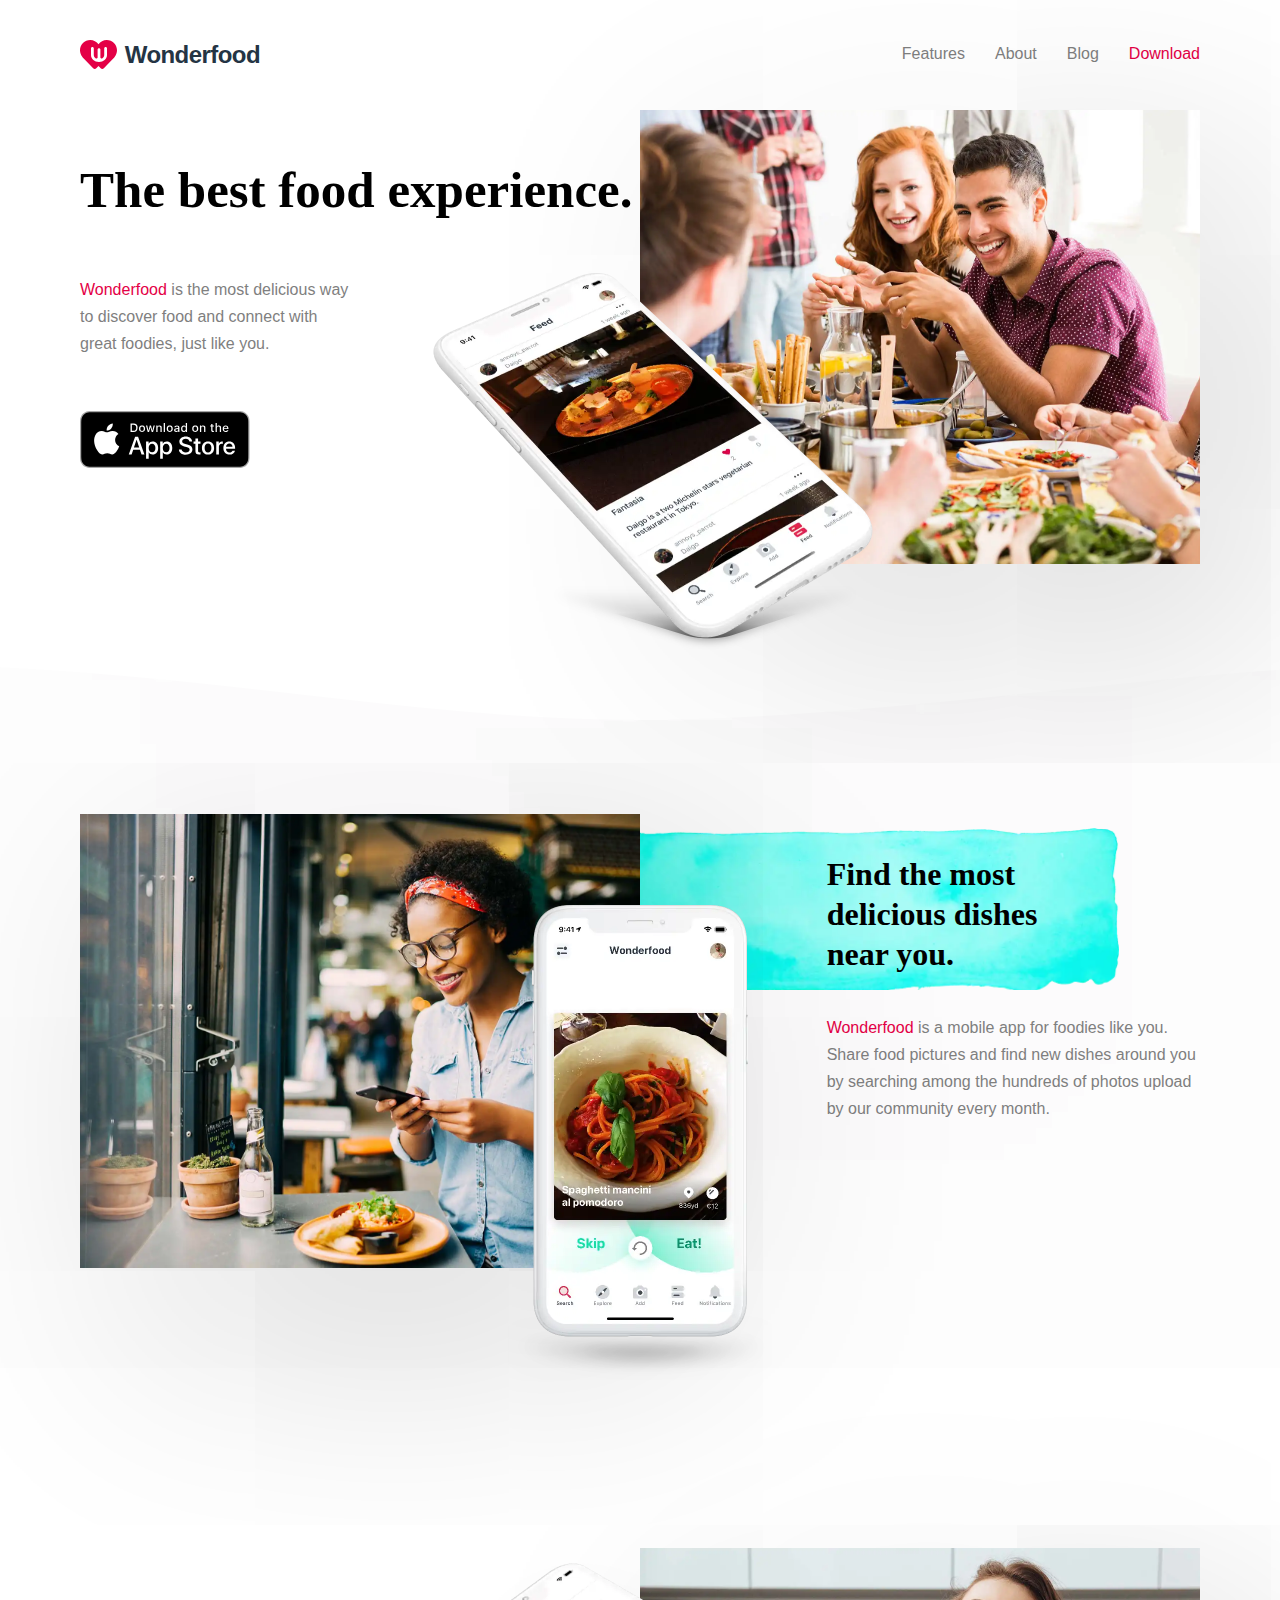
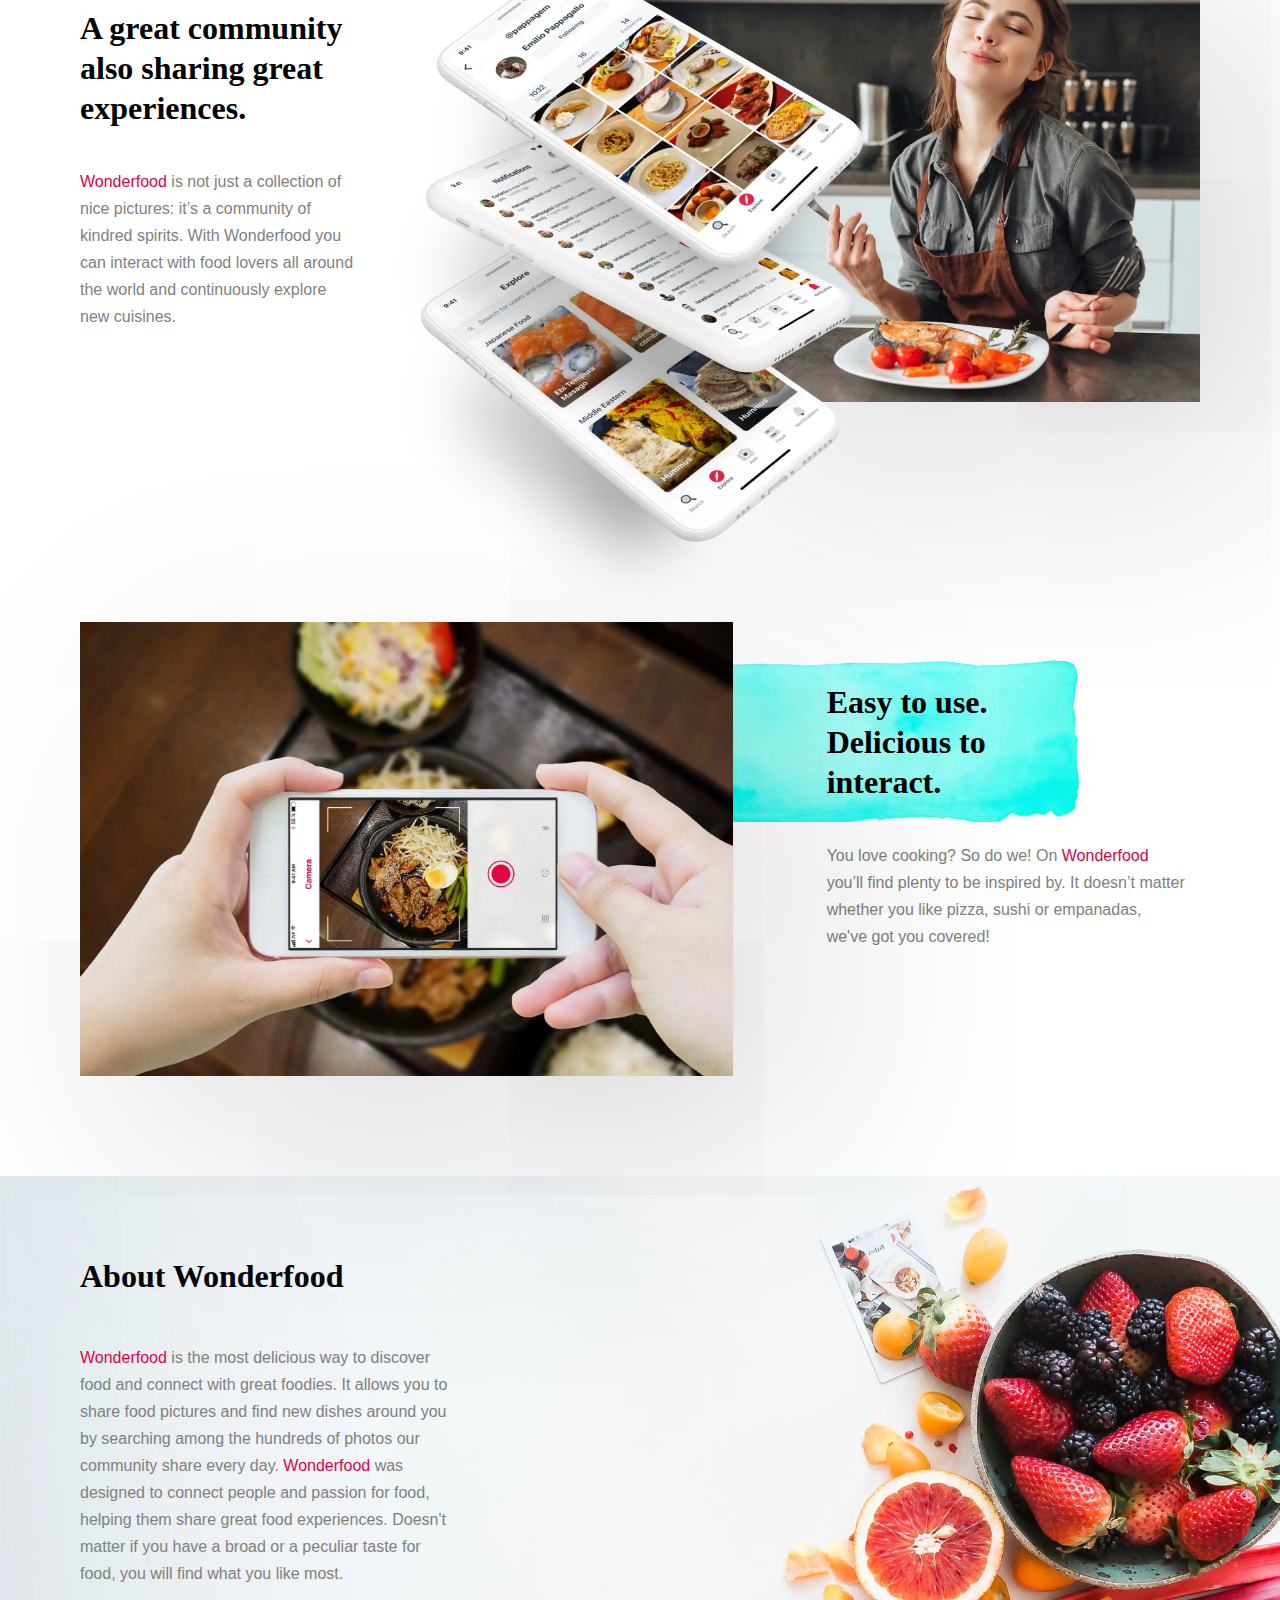
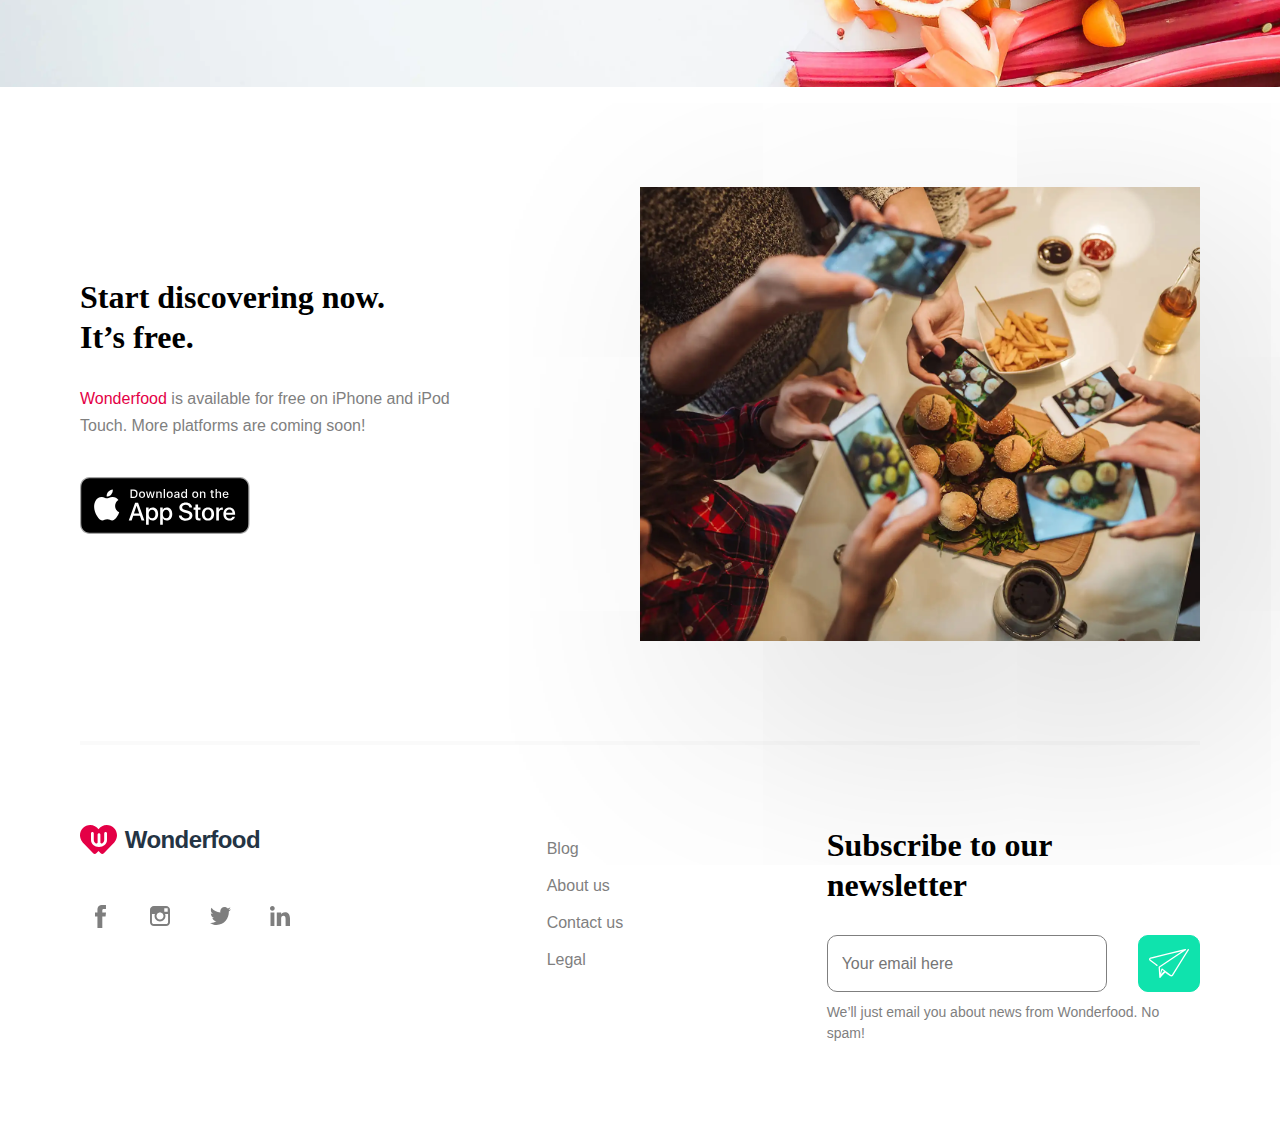
==== commit e896e029: "seo and page optimizations" ====
--- a/index.html
+++ b/index.html
@@ -6,6 +6,13 @@
       <meta name="viewport" content="width=device-width, initial-scale=1.0" />
       <meta name="robots" content="index, nofollow">
       <title>Wonderfood</title>
+      <meta name="description" content="A new way to discover great dishes and connect with foodies, just like you" />
+
+      <script type="text/javascript">
+        /*! modernizr 3.6.0 (Custom Build) | MIT *
+         * https://modernizr.com/download/?-webp !*/
+        !function(e,n,A){function o(e,n){return typeof e===n}function a(){var e,n,A,a,t,i,r;for(var l in s)if(s.hasOwnProperty(l)){if(e=[],n=s[l],n.name&&(e.push(n.name.toLowerCase()),n.options&&n.options.aliases&&n.options.aliases.length))for(A=0;A<n.options.aliases.length;A++)e.push(n.options.aliases[A].toLowerCase());for(a=o(n.fn,"function")?n.fn():n.fn,t=0;t<e.length;t++)i=e[t],r=i.split("."),1===r.length?Modernizr[r[0]]=a:(!Modernizr[r[0]]||Modernizr[r[0]]instanceof Boolean||(Modernizr[r[0]]=new Boolean(Modernizr[r[0]])),Modernizr[r[0]][r[1]]=a),f.push((a?"":"no-")+r.join("-"))}}function t(e){var n=u.className,A=Modernizr._config.classPrefix||"";if(c&&(n=n.baseVal),Modernizr._config.enableJSClass){var o=new RegExp("(^|\\s)"+A+"no-js(\\s|$)");n=n.replace(o,"$1"+A+"js$2")}Modernizr._config.enableClasses&&(n+=" "+A+e.join(" "+A),c?u.className.baseVal=n:u.className=n)}function i(e,n){if("object"==typeof e)for(var A in e)l(e,A)&&i(A,e[A]);else{e=e.toLowerCase();var o=e.split("."),a=Modernizr[o[0]];if(2==o.length&&(a=a[o[1]]),"undefined"!=typeof a)return Modernizr;n="function"==typeof n?n():n,1==o.length?Modernizr[o[0]]=n:(!Modernizr[o[0]]||Modernizr[o[0]]instanceof Boolean||(Modernizr[o[0]]=new Boolean(Modernizr[o[0]])),Modernizr[o[0]][o[1]]=n),t([(n&&0!=n?"":"no-")+o.join("-")]),Modernizr._trigger(e,n)}return Modernizr}var s=[],r={_version:"3.6.0",_config:{classPrefix:"",enableClasses:!0,enableJSClass:!0,usePrefixes:!0},_q:[],on:function(e,n){var A=this;setTimeout(function(){n(A[e])},0)},addTest:function(e,n,A){s.push({name:e,fn:n,options:A})},addAsyncTest:function(e){s.push({name:null,fn:e})}},Modernizr=function(){};Modernizr.prototype=r,Modernizr=new Modernizr;var l,f=[];!function(){var e={}.hasOwnProperty;l=o(e,"undefined")||o(e.call,"undefined")?function(e,n){return n in e&&o(e.constructor.prototype[n],"undefined")}:function(n,A){return e.call(n,A)}}();var u=n.documentElement,c="svg"===u.nodeName.toLowerCase();r._l={},r.on=function(e,n){this._l[e]||(this._l[e]=[]),this._l[e].push(n),Modernizr.hasOwnProperty(e)&&setTimeout(function(){Modernizr._trigger(e,Modernizr[e])},0)},r._trigger=function(e,n){if(this._l[e]){var A=this._l[e];setTimeout(function(){var e,o;for(e=0;e<A.length;e++)(o=A[e])(n)},0),delete this._l[e]}},Modernizr._q.push(function(){r.addTest=i}),Modernizr.addAsyncTest(function(){function e(e,n,A){function o(n){var o=n&&"load"===n.type?1==a.width:!1,t="webp"===e;i(e,t&&o?new Boolean(o):o),A&&A(n)}var a=new Image;a.onerror=o,a.onload=o,a.src=n}var n=[{uri:"[data-uri]",name:"webp"},{uri:"[data-uri]",name:"webp.alpha"},{uri:"[data-uri]",name:"webp.animation"},{uri:"[data-uri]",name:"webp.lossless"}],A=n.shift();e(A.name,A.uri,function(A){if(A&&"load"===A.type)for(var o=0;o<n.length;o++)e(n[o].name,n[o].uri)})}),a(),delete r.addTest,delete r.addAsyncTest;for(var p=0;p<Modernizr._q.length;p++)Modernizr._q[p]();e.Modernizr=Modernizr}(window,document);
+      </script>
 
       <!-- Google Analytics -->
       <script>
@@ -52,7 +59,7 @@
         <div class="line">
 
            <div class="s-12 l-4">
-            <a href="#" class=" logo"><img src="img/wonderlogo.svg"></a>
+            <a href="#" class=" logo"><img src="img/wonderlogo.svg" alt="wonderfood logo"></a>
            </div>
 
 
@@ -60,7 +67,7 @@
             <ul class="wondermenu">
               <li><a href="#features">Features</a></li>
               <li><a href="#about">About</a></li>
-              <li class="mlast"><a href="https://medium.com/whats-on-the-table-the-official-wonderfood-blog" target="_blank" class="analytics-event" data-ae-action="open_blog" data-ae-label="from_header">Blog</a></li>
+              <li class="mlast"><a href="https://medium.com/whats-on-the-table-the-official-wonderfood-blog" target="_blank" rel="noopener" class="analytics-event" data-ae-action="open_blog" data-ae-label="from_header">Blog</a></li>
               <li><a href="https://itunes.apple.com/app/apple-store/id1197043840" class="download analytics-event" data-ae-action="open_appstore" data-ae-label="from_header_link">Download</a></li>
             </ul>
            </div><!-- @end of  s-12 l-8 menu-container -->
@@ -72,7 +79,7 @@
       <!-- mobile only -->
       <div id="downloadbar">
          <div class="wfMDownload">
-            <a href="https://itunes.apple.com/app/apple-store/id1197043840" class="analytics-event" data-ae-action="open_appstore" data-ae-label="from_custom_mobile_banner"><img src="img/appstore_badge.svg"></a>
+            <a href="https://itunes.apple.com/app/apple-store/id1197043840" class="analytics-event" data-ae-action="open_appstore" data-ae-label="from_custom_mobile_banner"><img src="img/appstore_badge.svg" alt="Download on the App Store"></a>
         </div>
       </div>
       <!-- |||||||||  -->
@@ -89,7 +96,7 @@
             <p><span class="wf">Wonderfood</span> is the most delicious way <br /> to discover food and connect with <br />great foodies, just like you.</p>
             </div>
 
-            <a href="https://itunes.apple.com/app/apple-store/id1197043840" class="download_hero analytics-event" data-ae-action="open_appstore" data-ae-label="from_header_badge"><img src="img/appstore_badge.svg"></a>
+            <a href="https://itunes.apple.com/app/apple-store/id1197043840" class="download_hero analytics-event" data-ae-action="open_appstore" data-ae-label="from_header_badge"><img src="img/appstore_badge.svg" alt="Download on the App Store"></a>
           </div><!-- @end of herotxt -->
 
 
@@ -138,7 +145,7 @@
 
 
           <!-- rendered on mobile only -->
-          <div class="fTwo_mdevice"> <img src="img/feature_two_device.webp" onerror="this.onerror=null; this.src='img/feature_two_device.png'"></div>
+          <div class="fTwo_mdevice"> <img src="img/feature_two_device.webp" onerror="this.onerror=null; this.src='img/feature_two_device.png'" alt=""></div>
           <!-- ////////////////////// -->
 
         <section class="fTwo">
@@ -239,7 +246,7 @@
                 <p><span class="wf">Wonderfood</span> is available for free on iPhone and iPod Touch.  More platforms are coming soon!</p>
 
                 <div class="wfDownload_action">
-                  <a href="https://itunes.apple.com/app/apple-store/id1197043840" class="analytics-event" data-ae-action="open_appstore" data-ae-label="from_footer_badge"><img src="img/appstore_badge.svg" id="appstore_badge_footer"></a>
+                  <a href="https://itunes.apple.com/app/apple-store/id1197043840" class="analytics-event" data-ae-action="open_appstore" data-ae-label="from_footer_badge"><img src="img/appstore_badge.svg" id="appstore_badge_footer" alt="Wonderfood logo"></a>
                 </div>
 
                 <div class="clearfix"></div>
@@ -262,20 +269,20 @@
             <div class="footercontent">
 
                <div class="s-12 l-3">
-                <a href="#" class="logo"><img src="img/wonderlogo.svg"></a>
+                <a href="#" class="logo"><img src="img/wonderlogo.svg" alt="Wonderfood logo"></a>
 
 
                 <ul class="socialmenu">
-                  <li><a href="https://urlgeni.us/facebook/wonderfood_app" class="social_fb analytics-event" target="_blank" data-ae-action="open_social" data-ae-label="facebook">facebook</a></li>
-                  <li><a href="https://urlgeni.us/instagram/wonderfood_app" class="social_instagram analytics-event" target="_blank" data-ae-action="open_social" data-ae-label="instagram">instagram</a></li>
-                  <li><a href="https://urlgeni.us/twitter/wonderfood_app" class="social_twitter analytics-event" target="_blank" data-ae-action="open_social" data-ae-label="twitter">twitter</a></li>
-                  <li><a href="https://urlgeni.us/linkedin/wonderfood_app" class="social_linkedin analytics-event" target="_blank" data-ae-action="open_social" data-ae-label="linkedin">linkedin</a></li>
+                  <li><a href="https://urlgeni.us/facebook/wonderfood_app" class="social_fb analytics-event" target="_blank" data-ae-action="open_social" data-ae-label="facebook" rel="noopener">facebook</a></li>
+                  <li><a href="https://urlgeni.us/instagram/wonderfood_app" class="social_instagram analytics-event" target="_blank" data-ae-action="open_social" data-ae-label="instagram" rel="noopener">instagram</a></li>
+                  <li><a href="https://urlgeni.us/twitter/wonderfood_app" class="social_twitter analytics-event" target="_blank" data-ae-action="open_social" data-ae-label="twitter" rel="noopener">twitter</a></li>
+                  <li><a href="https://urlgeni.us/linkedin/wonderfood_app" class="social_linkedin analytics-event" target="_blank" data-ae-action="open_social" data-ae-label="linkedin" rel="noopener">linkedin</a></li>
                 </ul>
                </div>
 
                <div class="s-12 l-2 l-offset-2">
                 <ul class="footermenu">
-                  <li><a href="https://medium.com/whats-on-the-table-the-official-wonderfood-blog" target="_blank" class="analytics-event" data-ae-action="open_blog" data-ae-label="from_footer">Blog</a></li>
+                  <li><a href="https://medium.com/whats-on-the-table-the-official-wonderfood-blog" target="_blank" rel="noopener" class="analytics-event" data-ae-action="open_blog" data-ae-label="from_footer">Blog</a></li>
                   <li><a href="#about">About us</a></li>
                   <li><a href="mailto:info@wonderfoodapp.com" class="analytics-event" data-ae-action="contact_us">Contact us</a></li>
                   <li><a href="/legal" class="analytics-event" data-ae-action="open_legal">Legal</a></li>
@@ -313,7 +320,7 @@
            
             </div>
       </footer>
-      <script src="https://ajax.googleapis.com/ajax/libs/jquery/3.3.1/jquery.min.js"></script>
+      <script src="https://ajax.googleapis.com/ajax/libs/jquery/3.5.1/jquery.min.js"></script>
       <script type="text/javascript">
         jQuery(document).ready(function ($) {
           // Select all links with hashes
@@ -381,10 +388,5 @@
           });
         });
       </script>
-      <script type="text/javascript">
-        /*! modernizr 3.6.0 (Custom Build) | MIT *
-         * https://modernizr.com/download/?-webp !*/
-        !function(e,n,A){function o(e,n){return typeof e===n}function a(){var e,n,A,a,t,i,r;for(var l in s)if(s.hasOwnProperty(l)){if(e=[],n=s[l],n.name&&(e.push(n.name.toLowerCase()),n.options&&n.options.aliases&&n.options.aliases.length))for(A=0;A<n.options.aliases.length;A++)e.push(n.options.aliases[A].toLowerCase());for(a=o(n.fn,"function")?n.fn():n.fn,t=0;t<e.length;t++)i=e[t],r=i.split("."),1===r.length?Modernizr[r[0]]=a:(!Modernizr[r[0]]||Modernizr[r[0]]instanceof Boolean||(Modernizr[r[0]]=new Boolean(Modernizr[r[0]])),Modernizr[r[0]][r[1]]=a),f.push((a?"":"no-")+r.join("-"))}}function t(e){var n=u.className,A=Modernizr._config.classPrefix||"";if(c&&(n=n.baseVal),Modernizr._config.enableJSClass){var o=new RegExp("(^|\\s)"+A+"no-js(\\s|$)");n=n.replace(o,"$1"+A+"js$2")}Modernizr._config.enableClasses&&(n+=" "+A+e.join(" "+A),c?u.className.baseVal=n:u.className=n)}function i(e,n){if("object"==typeof e)for(var A in e)l(e,A)&&i(A,e[A]);else{e=e.toLowerCase();var o=e.split("."),a=Modernizr[o[0]];if(2==o.length&&(a=a[o[1]]),"undefined"!=typeof a)return Modernizr;n="function"==typeof n?n():n,1==o.length?Modernizr[o[0]]=n:(!Modernizr[o[0]]||Modernizr[o[0]]instanceof Boolean||(Modernizr[o[0]]=new Boolean(Modernizr[o[0]])),Modernizr[o[0]][o[1]]=n),t([(n&&0!=n?"":"no-")+o.join("-")]),Modernizr._trigger(e,n)}return Modernizr}var s=[],r={_version:"3.6.0",_config:{classPrefix:"",enableClasses:!0,enableJSClass:!0,usePrefixes:!0},_q:[],on:function(e,n){var A=this;setTimeout(function(){n(A[e])},0)},addTest:function(e,n,A){s.push({name:e,fn:n,options:A})},addAsyncTest:function(e){s.push({name:null,fn:e})}},Modernizr=function(){};Modernizr.prototype=r,Modernizr=new Modernizr;var l,f=[];!function(){var e={}.hasOwnProperty;l=o(e,"undefined")||o(e.call,"undefined")?function(e,n){return n in e&&o(e.constructor.prototype[n],"undefined")}:function(n,A){return e.call(n,A)}}();var u=n.documentElement,c="svg"===u.nodeName.toLowerCase();r._l={},r.on=function(e,n){this._l[e]||(this._l[e]=[]),this._l[e].push(n),Modernizr.hasOwnProperty(e)&&setTimeout(function(){Modernizr._trigger(e,Modernizr[e])},0)},r._trigger=function(e,n){if(this._l[e]){var A=this._l[e];setTimeout(function(){var e,o;for(e=0;e<A.length;e++)(o=A[e])(n)},0),delete this._l[e]}},Modernizr._q.push(function(){r.addTest=i}),Modernizr.addAsyncTest(function(){function e(e,n,A){function o(n){var o=n&&"load"===n.type?1==a.width:!1,t="webp"===e;i(e,t&&o?new Boolean(o):o),A&&A(n)}var a=new Image;a.onerror=o,a.onload=o,a.src=n}var n=[{uri:"[data-uri]",name:"webp"},{uri:"[data-uri]",name:"webp.alpha"},{uri:"[data-uri]",name:"webp.animation"},{uri:"[data-uri]",name:"webp.lossless"}],A=n.shift();e(A.name,A.uri,function(A){if(A&&"load"===A.type)for(var o=0;o<n.length;o++)e(n[o].name,n[o].uri)})}),a(),delete r.addTest,delete r.addAsyncTest;for(var p=0;p<Modernizr._q.length;p++)Modernizr._q[p]();e.Modernizr=Modernizr}(window,document);
-      </script>
    </body>
 </html>--- a/css/style.css
+++ b/css/style.css
@@ -1 +1 @@
-﻿@font-face{font-family:NeueHaasGroteskRegular;src:url("../fonts/NeueHaasGroteskRegular.ttf")}@font-face{font-family:"Tiempos Headline";src:url("../fonts/TiemposHeadline-Regular.eot");src:url("../fonts/TiemposHeadline-Regular.eot?#iefix") format("embedded-opentype"),url("../fonts/TiemposHeadline-Regular.woff") format("woff"),url("../fonts/TiemposHeadline-Regular.ttf") format("truetype");font-weight:normal;font-style:normal}.header{width:100%;height:30px;margin-top:40px;margin-bottom:40px}@media only screen and (max-width: 768px){.logo{display:block;width:200px;margin:0 auto;padding-bottom:40px}}.wondermenu{margin:0;padding:0;list-style:none;float:right}@media only screen and (max-width: 768px){.wondermenu{width:222px;height:30px;float:none;margin:0 auto;position:relative;z-index:3}}.wondermenu li{float:left;margin-right:30px}.wondermenu li:last-child{margin-right:0}.wondermenu li a{color:#7f7f7f}.wondermenu li a:hover{color:#000}.wondermenu li a.download{color:#e40046}@media only screen and (max-width: 768px){.wondermenu li a.download{display:none}}@media only screen and (max-width: 768px){.mlast{margin-right:0 !important}}.footercontent{border-top:4px solid #fafafa;padding-top:80px;padding-bottom:80px}@media only screen and (max-width: 768px){.footercontent{margin-left:40px;margin-right:40px;text-align:center}}.socialmenu{list-style:none;margin-top:42px;padding:0}@media only screen and (max-width: 768px){.socialmenu{margin:0 auto;width:220px;height:42px}}.socialmenu li{float:left;margin-right:20px}.socialmenu li:last-child{float:left;margin-right:0px}.socialmenu li a{display:block;width:40px;height:40px;text-indent:-999999px}.social_fb{background:url(../img/ic_facebook.svg) no-repeat center center}.social_twitter{background:url(../img/ic_twitter.svg) no-repeat center center}.social_instagram{background:url(../img/ic_instagram.svg) no-repeat center center}.social_linkedin{background:url(../img/ic_linkedin.svg) no-repeat center center}.footermenu{list-style:none;margin:0;padding:0;font-size:16px;line-height:27px}@media only screen and (max-width: 768px){.footermenu{margin-top:40px;margin-bottom:40px}}.footermenu li{margin:10px 0}.footermenu li a{color:#7f7f7f}.footermenu li a:hover{color:#e40046}.footercontent form{margin-top:30px}.footercontent input[type=email]{border:1px solid #7f7f7f;color:#7f7f7f;width:100%;font-size:16px;line-height:27px;padding:14px;border-radius:10px}@media only screen and (max-width: 768px){.footercontent input[type=email]{margin-bottom:24px}}.footercontent input[type=text]:focus{border:1px solid #0fe3ad}.footercontent input[type=submit]{border:1px solid #0fe3ad;background:url(../img/send_btn.svg) no-repeat center center #0fe3ad;text-indent:-999999px;width:100%;padding:20px;border-radius:10px;cursor:pointer}.footercontent small{display:block;color:#7f7f7f;font-size:14px;line-height:21px;margin-top:10px}.separator{width:100%;height:100px}@media only screen and (max-width: 768px){.hidems{display:none}}.hero{position:relative;z-index:3;margin-left:40px;margin-right:40px}@media only screen and (max-width: 768px){.hero{z-index:1;position:none}}.herotxt{position:relative !important;z-index:300}.herotitle{margin-top:48px}.herotxt h1{font-size:51px;line-height:64px;line-height:64px}@media only screen and (max-width: 354px){.herotxt h1{font-size:38px;line-height:48px}}.herodsc{margin-top:54px;margin-bottom:54px;padding-right:40%}@media only screen and (max-width: 768px){.herodsc{padding-right:0}}@media only screen and (max-width: 768px){.herodsc br{display:none}}@media only screen and (max-width: 768px){.download_hero{display:none}}.heroimg{position:relative;height:454px;background-repeat:no-repeat;background-size:cover;box-shadow:72px 72px 256px 0 rgba(0,0,0,.16)}.webp .heroimg{background-image:url("../img/hero.webp")}.no-js .heroimg,.no-webp .heroimg{background-image:url("../img/hero.jpg")}@media only screen and (max-width: 768px){.heroimg{height:240px;width:calc(100% + 100px) !important;margin-left:-50px !important}}.herodevice{position:absolute;width:720px;height:511px;background-repeat:no-repeat;background-size:cover;top:160px;left:0;right:0;margin:auto;z-index:1}.webp .herodevice{background-image:url("../img/header_phone.webp")}.no-js .herodevice,.no-webp .herodevice{background-image:url("../img/header_phone.png")}@media only screen and (max-width: 768px){.herodevice{display:none}}@media only screen and (min-width: 480px)and (max-width: 1040px){.herodevice{display:none}}.txt_highlight2,.txt_highlight1{width:512px;height:162px;background-size:cover;position:absolute;z-index:1}.webp .txt_highlight2,.webp .txt_highlight1{background-image:url("../img/highlight_1.webp")}.no-js .txt_highlight2,.no-js .txt_highlight1,.no-webp .txt_highlight2,.no-webp .txt_highlight1{background-image:url("../img/highlight_1.png")}@media only screen and (max-width: 768px){.txt_highlight2,.txt_highlight1{width:400px;height:130px}}.fOne{background-size:cover;padding-top:150px;position:relative !important}.webp .fOne{background:url("../img/feature_bg.webp") no-repeat top center}.no-js .fOne,.no-webp .fOne{background:url("../img/feature_bg.png") no-repeat top center}.f0ne_image{position:relative;height:454px;background-repeat:no-repeat;background-size:cover;box-shadow:72px 72px 256px 0 rgba(0,0,0,.16);position:relative !important;z-index:30}.webp .f0ne_image{background-image:url("../img/featureone.webp")}.no-js .f0ne_image,.no-webp .f0ne_image{background-image:url("../img/featureone.jpg")}@media only screen and (max-width: 768px){.f0ne_image{width:calc(100% + 100px) !important;margin-left:-50px !important;height:240px;margin-top:240px}}@media only screen and (max-width: 768px){.mimg_margin{margin-left:40px;margin-right:40px}}.f0ne_txt{position:relative !important}@media only screen and (max-width: 354px){.f0ne_txt{padding-right:0 !important}}@media only screen and (max-width: 768px){.f0ne_txt{padding-left:0;padding-right:40px}}@media only screen and (max-width: 354px){.f0ne_txt p{margin-left:40px;margin-right:40px}}@media only screen and (max-width: 768px){.f0ne_txt p{margin-left:40px}}@media only screen and (max-width: 768px){.f0ne_txt p br{display:none}}.fOne_line{margin-top:40px;margin-bottom:40px;position:relative;z-index:3}@media only screen and (max-width: 768px){.fOne_line{margin-left:40px;margin-right:40px}}.txt_highlight1{top:14px;left:-220px}@media only screen and (max-width: 768px){.txt_highlight1{top:30px;left:-94px}}.fOne_device{width:264px;height:476px;background-size:cover;position:absolute;top:240px;left:0;right:0;margin:auto;z-index:30}.webp .fOne_device{background-image:url("../img/feature_one_device.webp")}.no-js .fOne_device,.no-webp .fOne_device{background-image:url("../img/feature_one_device.png")}@media only screen and (max-width: 768px){.fOne_device{top:-80px}}.fTwo{position:relative;padding-top:80px}@media only screen and (max-width: 768px){.fTwo{padding-top:0;margin-left:40px;margin-right:40px}}.fTwo_txt{position:relative !important;z-index:30;padding-top:20px}.fTwo_image{position:relative;height:454px;background-repeat:no-repeat;background-size:cover;box-shadow:72px 72px 256px 0 rgba(0,0,0,.16);position:relative !important;z-index:1}.webp .fTwo_image{background-image:url("../img/featuretwo.webp")}.no-js .fTwo_image,.no-webp .fTwo_image{background-image:url("../img/featuretwo.png")}@media only screen and (max-width: 768px){.fTwo_image{width:calc(100% + 100px) !important;margin-left:-50px !important;height:240px;margin-top:40px}}.fTwo_line{margin-top:40px;margin-bottom:40px}.fTwo_device{width:600px;height:678px;background-size:cover;position:absolute;top:60px;left:0;right:0;margin:auto;z-index:3}.webp .fTwo_device{background-image:url("../img/feature_two_device.webp")}.no-js .fTwo_device,.no-webp .fTwo_device{background-image:url("../img/feature_two_device.png")}@media only screen and (max-width: 768px){.fTwo_device{display:none}}.fTwo_mdevice{display:none}@media only screen and (max-width: 768px){.fTwo_mdevice{position:relative;z-index:30;display:block;margin-top:-80px;margin-bottom:-80px}}.fThree{position:relative;padding-top:120px}@media only screen and (max-width: 768px){.fThree{padding-top:0;margin-left:40px;margin-right:40px}}.fThree_txt{position:relative !important;z-index:3;padding-top:20px}@media only screen and (max-width: 768px){.fThree_txt p br{display:none}}.fThree_image{position:relative;height:454px;background-repeat:no-repeat;background-size:cover;box-shadow:72px 72px 256px 0 rgba(0,0,0,.16);position:relative !important;z-index:30}.webp .fThree_image{background-image:url("../img/featurethree.webp")}.no-js .fThree_image,.no-webp .fThree_image{background-image:url("../img/featurethree.jpg")}@media only screen and (max-width: 768px){.fThree_image{display:none;height:240px;margin-top:40px}}.fThree_mobimage{display:none;position:relative;height:454px;background-repeat:no-repeat;background-size:cover;box-shadow:72px 72px 256px 0 rgba(0,0,0,.16);position:relative !important;z-index:30}.webp .fThree_mobimage{background-image:url("../img/featurethree.webp")}.no-js .fThree_mobimage,.no-webp .fThree_mobimage{background-image:url("../img/featurethree.jpg")}@media only screen and (max-width: 768px){.fThree_mobimage{display:block;height:240px;margin-top:40px;width:calc(100% + 100px) !important;margin-left:-50px !important}}.fThree_line{margin-top:40px;margin-bottom:40px;position:relative !important;z-index:3}.txt_highlight2{top:38px;left:-260px}@media only screen and (max-width: 768px){.txt_highlight2{top:48px;left:-164px}}.map_area{background-size:cover;background-position:center}.webp .map_area{background-image:url("../img/abt.webp")}.no-js .map_area,.no-webp .map_area{background-image:url("../img/abt.jpg")}.map_area_line{margin-top:80px;margin-bottom:48px}@media only screen and (max-width: 768px){.map_area_line{margin-left:40px;margin-right:40px}}@media only screen and (max-width: 768px){.map_content{width:calc(100% - 80px) !important;margin-left:40px;margin-right:40px}}@media only screen and (max-width: 768px){.wfDownloadContent{margin-left:40px;margin-right:40px}}.wfDownload_txt{z-index:30;padding-top:20px}.wfDownload_image{position:relative;height:454px;background-repeat:no-repeat;background-size:cover;box-shadow:72px 72px 256px 0 rgba(0,0,0,.16);z-index:1}.webp .wfDownload_image{background-image:url("../img/download.webp")}.no-js .wfDownload_image,.no-webp .wfDownload_image{background-image:url("../img/download.jpg")}@media only screen and (max-width: 768px){.wfDownload_image{width:calc(100% + 100px) !important;margin-left:-50px !important;height:240px;margin-top:40px}}.wfDownload_line{margin-top:70px;margin-bottom:28px}.wfDownload_action{margin-top:38px}@media only screen and (max-width: 768px){.wfDownload_action{width:170px;margin:38px auto;margin-bottom:0}}#downloadbar{display:none;background-color:rgba(255,255,255,.8);-webkit-backdrop-filter:blur(4em);backdrop-filter:blur(4em);padding:20px;width:100%;height:100px;position:fixed;bottom:0;left:0;z-index:300}@media only screen and (max-width: 768px){#downloadbar{display:block}}@media only screen and (max-width: 768px){.wfMDownload{width:170px;margin:5px auto}}*{-webkit-box-sizing:border-box;-moz-box-sizing:border-box;box-sizing:border-box;margin:0;webkit-appearance:none;outline:none}body{font-size:16px;line-height:27px;font-family:"NeueHaasGroteskRegular",sans-serif;background:#fff}h1,h2,h3,h4,h5,h6{font-family:"Tiempos Headline";color:#000}h2{font-size:32px;line-height:40px}@media only screen and (max-width: 768px){h2{font-size:28px;line-height:34px}}h3{font-size:32px;line-height:40px}@media only screen and (max-width: 768px){h3{font-size:28px;line-height:34px}}h4{margin:40px 0}a,a:link,a:visited,a:hover,a:active{text-decoration:none;transition:color .2s linear 0s;-o-transition:color .2s linear 0s;-ms-transition:color .2s linear 0s;-moz-transition:color .2s linear 0s;-webkit-transition:color .2s linear 0s;color:#e40046}p,li,dl,blockquote,table,kbd{font-size:16px;line-height:27px;color:#7f7f7f}.wf{color:#e40046;display:inline-block}b,strong{font-weight:700}.text-center{text-align:center !important}.text-right{text-align:right !important}img{border:0;display:block;height:auto;max-width:100%;width:auto}.clearfix{clear:both}table{background:none repeat scroll 0 0 #fff;border:1px solid #f0f0f0;border-collapse:collapse;border-spacing:0;text-align:left;width:100%}table tr td,table tr th{padding:.625rem}table tfoot,table thead,table tr:nth-of-type(2n){background:none repeat scroll 0 0 #f0f0f0}th,table tr:nth-of-type(2n) td{border-right:1px solid #fff}td{border-right:1px solid #f0f0f0}.size-960 .line,.size-1140 .line,.size-1280 .line{margin:0 auto;padding:0 .625rem}hr{border:0;border-top:1px solid #e5e5e5;clear:both;height:0;margin:2.5rem auto}li{padding:0}ul,ol{padding-left:1.25rem}blockquote{border:2px solid #f0f0f0;padding:1.25rem}cite{color:#999;display:block;font-size:.8rem}cite:before{content:"— "}dl dt{font-weight:700}dl dd{margin-bottom:.625rem}dl dd:last-child{margin-bottom:0}abbr{cursor:help}abbr[title]{border-bottom:1px dotted}kbd{background:#152732 none repeat scroll 0 0;color:#fff;padding:.125rem .3125rem}code,kbd,pre,samp{font-family:Menlo,Monaco,Consolas,"Courier New",monospace}mark{background:#f3f8a9 none repeat scroll 0 0;padding:.125rem .3125rem}form{outline:none}.legal p{margin-bottom:40px}.legal ul li{margin-bottom:20px}/*# sourceMappingURL=style.css.map */
+﻿@font-face{font-family:"NeueHaasGroteskRegular";src:local("../fonts/NeueHaasGroteskRegular.ttf");font-display:swap}@font-face{font-family:"Tiempos Headline";src:local("../fonts/TiemposHeadline-Regular.eot"),local("../fonts/TiemposHeadline-Regular.eot?#iefix") format("embedded-opentype"),local("../fonts/TiemposHeadline-Regular.woff") format("woff"),local("../fonts/TiemposHeadline-Regular.ttf") format("truetype");font-weight:normal;font-style:normal;font-display:swap}.header{width:100%;height:30px;margin-top:40px;margin-bottom:40px}@media only screen and (max-width: 768px){.logo{display:block;width:200px;margin:0 auto;padding-bottom:40px}}.wondermenu{margin:0;padding:0;list-style:none;float:right}@media only screen and (max-width: 768px){.wondermenu{width:222px;height:30px;float:none;margin:0 auto;position:relative;z-index:3}}.wondermenu li{float:left;margin-right:30px}.wondermenu li:last-child{margin-right:0}.wondermenu li a{color:#7f7f7f}.wondermenu li a:hover{color:#000}.wondermenu li a.download{color:#e40046}@media only screen and (max-width: 768px){.wondermenu li a.download{display:none}}@media only screen and (max-width: 768px){.mlast{margin-right:0 !important}}.footercontent{border-top:4px solid #fafafa;padding-top:80px;padding-bottom:80px}@media only screen and (max-width: 768px){.footercontent{margin-left:40px;margin-right:40px;text-align:center}}.socialmenu{list-style:none;margin-top:42px;padding:0}@media only screen and (max-width: 768px){.socialmenu{margin:0 auto;width:220px;height:42px}}.socialmenu li{float:left;margin-right:20px}.socialmenu li:last-child{float:left;margin-right:0px}.socialmenu li a{display:block;width:40px;height:40px;text-indent:-999999px}.social_fb{background:url(../img/ic_facebook.svg) no-repeat center center}.social_twitter{background:url(../img/ic_twitter.svg) no-repeat center center}.social_instagram{background:url(../img/ic_instagram.svg) no-repeat center center}.social_linkedin{background:url(../img/ic_linkedin.svg) no-repeat center center}.footermenu{list-style:none;margin:0;padding:0;font-size:16px;line-height:27px}@media only screen and (max-width: 768px){.footermenu{margin-top:40px;margin-bottom:40px}}.footermenu li{margin:10px 0}.footermenu li a{color:#7f7f7f}.footermenu li a:hover{color:#e40046}.footercontent form{margin-top:30px}.footercontent input[type=email]{border:1px solid #7f7f7f;color:#7f7f7f;width:100%;font-size:16px;line-height:27px;padding:14px;border-radius:10px}@media only screen and (max-width: 768px){.footercontent input[type=email]{margin-bottom:24px}}.footercontent input[type=text]:focus{border:1px solid #0fe3ad}.footercontent input[type=submit]{border:1px solid #0fe3ad;background:url(../img/send_btn.svg) no-repeat center center #0fe3ad;text-indent:-999999px;width:100%;padding:20px;border-radius:10px;cursor:pointer}.footercontent small{display:block;color:#7f7f7f;font-size:14px;line-height:21px;margin-top:10px}.separator{width:100%;height:100px}@media only screen and (max-width: 768px){.hidems{display:none}}.hero{position:relative;z-index:3;margin-left:40px;margin-right:40px}@media only screen and (max-width: 768px){.hero{z-index:1;position:none}}.herotxt{position:relative !important;z-index:300}.herotitle{margin-top:48px}.herotxt h1{font-size:51px;line-height:64px;line-height:64px}@media only screen and (max-width: 354px){.herotxt h1{font-size:38px;line-height:48px}}.herodsc{margin-top:54px;margin-bottom:54px;padding-right:40%}@media only screen and (max-width: 768px){.herodsc{padding-right:0}}@media only screen and (max-width: 768px){.herodsc br{display:none}}@media only screen and (max-width: 768px){.download_hero{display:none}}.heroimg{position:relative;height:454px;background-repeat:no-repeat;background-size:cover;box-shadow:72px 72px 256px 0 rgba(0,0,0,.16)}.webp .heroimg{background-image:url("../img/hero.webp")}.no-js .heroimg,.no-webp .heroimg{background-image:url("../img/hero.jpg")}@media only screen and (max-width: 768px){.heroimg{height:240px;width:calc(100% + 100px) !important;margin-left:-50px !important}}.herodevice{position:absolute;width:720px;height:511px;background-repeat:no-repeat;background-size:cover;top:160px;left:0;right:0;margin:auto;z-index:1}.webp .herodevice{background-image:url("../img/header_phone.webp")}.no-js .herodevice,.no-webp .herodevice{background-image:url("../img/header_phone.png")}@media only screen and (max-width: 768px){.herodevice{display:none}}@media only screen and (min-width: 480px)and (max-width: 1040px){.herodevice{display:none}}.txt_highlight2,.txt_highlight1{width:512px;height:162px;background-size:cover;position:absolute;z-index:1}.webp .txt_highlight2,.webp .txt_highlight1{background-image:url("../img/highlight_1.webp")}.no-js .txt_highlight2,.no-js .txt_highlight1,.no-webp .txt_highlight2,.no-webp .txt_highlight1{background-image:url("../img/highlight_1.png")}@media only screen and (max-width: 768px){.txt_highlight2,.txt_highlight1{width:400px;height:130px}}.fOne{background-size:cover;padding-top:150px;position:relative !important}.webp .fOne{background:url("../img/feature_bg.webp") no-repeat top center}.no-js .fOne,.no-webp .fOne{background:url("../img/feature_bg.png") no-repeat top center}.f0ne_image{position:relative;height:454px;background-repeat:no-repeat;background-size:cover;box-shadow:72px 72px 256px 0 rgba(0,0,0,.16);position:relative !important;z-index:30}.webp .f0ne_image{background-image:url("../img/featureone.webp")}.no-js .f0ne_image,.no-webp .f0ne_image{background-image:url("../img/featureone.jpg")}@media only screen and (max-width: 768px){.f0ne_image{width:calc(100% + 100px) !important;margin-left:-50px !important;height:240px;margin-top:240px}}@media only screen and (max-width: 768px){.mimg_margin{margin-left:40px;margin-right:40px}}.f0ne_txt{position:relative !important}@media only screen and (max-width: 354px){.f0ne_txt{padding-right:0 !important}}@media only screen and (max-width: 768px){.f0ne_txt{padding-left:0;padding-right:40px}}@media only screen and (max-width: 354px){.f0ne_txt p{margin-left:40px;margin-right:40px}}@media only screen and (max-width: 768px){.f0ne_txt p{margin-left:40px}}@media only screen and (max-width: 768px){.f0ne_txt p br{display:none}}.fOne_line{margin-top:40px;margin-bottom:40px;position:relative;z-index:3}@media only screen and (max-width: 768px){.fOne_line{margin-left:40px;margin-right:40px}}.txt_highlight1{top:14px;left:-220px}@media only screen and (max-width: 768px){.txt_highlight1{top:30px;left:-94px}}.fOne_device{width:264px;height:476px;background-size:cover;position:absolute;top:240px;left:0;right:0;margin:auto;z-index:30}.webp .fOne_device{background-image:url("../img/feature_one_device.webp")}.no-js .fOne_device,.no-webp .fOne_device{background-image:url("../img/feature_one_device.png")}@media only screen and (max-width: 768px){.fOne_device{top:-80px}}.fTwo{position:relative;padding-top:80px}@media only screen and (max-width: 768px){.fTwo{padding-top:0;margin-left:40px;margin-right:40px}}.fTwo_txt{position:relative !important;z-index:30;padding-top:20px}.fTwo_image{position:relative;height:454px;background-repeat:no-repeat;background-size:cover;box-shadow:72px 72px 256px 0 rgba(0,0,0,.16);position:relative !important;z-index:1}.webp .fTwo_image{background-image:url("../img/featuretwo.webp")}.no-js .fTwo_image,.no-webp .fTwo_image{background-image:url("../img/featuretwo.jpg")}@media only screen and (max-width: 768px){.fTwo_image{width:calc(100% + 100px) !important;margin-left:-50px !important;height:240px;margin-top:40px}}.fTwo_line{margin-top:40px;margin-bottom:40px}.fTwo_device{width:600px;height:678px;background-size:cover;position:absolute;top:60px;left:0;right:0;margin:auto;z-index:3}.webp .fTwo_device{background-image:url("../img/feature_two_device.webp")}.no-js .fTwo_device,.no-webp .fTwo_device{background-image:url("../img/feature_two_device.png")}@media only screen and (max-width: 768px){.fTwo_device{display:none}}.fTwo_mdevice{display:none}@media only screen and (max-width: 768px){.fTwo_mdevice{position:relative;z-index:30;display:block;margin-top:-80px;margin-bottom:-80px}}.fThree{position:relative;padding-top:120px}@media only screen and (max-width: 768px){.fThree{padding-top:0;margin-left:40px;margin-right:40px}}.fThree_txt{position:relative !important;z-index:3;padding-top:20px}@media only screen and (max-width: 768px){.fThree_txt p br{display:none}}.fThree_image{position:relative;height:454px;background-repeat:no-repeat;background-size:cover;box-shadow:72px 72px 256px 0 rgba(0,0,0,.16);position:relative !important;z-index:30}.webp .fThree_image{background-image:url("../img/featurethree.webp")}.no-js .fThree_image,.no-webp .fThree_image{background-image:url("../img/featurethree.jpg")}@media only screen and (max-width: 768px){.fThree_image{display:none;height:240px;margin-top:40px}}.fThree_mobimage{display:none;position:relative;height:454px;background-repeat:no-repeat;background-size:cover;box-shadow:72px 72px 256px 0 rgba(0,0,0,.16);position:relative !important;z-index:30}.webp .fThree_mobimage{background-image:url("../img/featurethree.webp")}.no-js .fThree_mobimage,.no-webp .fThree_mobimage{background-image:url("../img/featurethree.jpg")}@media only screen and (max-width: 768px){.fThree_mobimage{display:block;height:240px;margin-top:40px;width:calc(100% + 100px) !important;margin-left:-50px !important}}.fThree_line{margin-top:40px;margin-bottom:40px;position:relative !important;z-index:3}.txt_highlight2{top:38px;left:-260px}@media only screen and (max-width: 768px){.txt_highlight2{top:48px;left:-164px}}.map_area{background-size:cover;background-position:center}.webp .map_area{background-image:url("../img/abt.webp")}.no-js .map_area,.no-webp .map_area{background-image:url("../img/abt.jpg")}.map_area_line{margin-top:80px;margin-bottom:48px}@media only screen and (max-width: 768px){.map_area_line{margin-left:40px;margin-right:40px}}@media only screen and (max-width: 768px){.map_content{width:calc(100% - 80px) !important;margin-left:40px;margin-right:40px}}@media only screen and (max-width: 768px){.wfDownloadContent{margin-left:40px;margin-right:40px}}.wfDownload_txt{z-index:30;padding-top:20px}.wfDownload_image{position:relative;height:454px;background-repeat:no-repeat;background-size:cover;box-shadow:72px 72px 256px 0 rgba(0,0,0,.16);z-index:1}.webp .wfDownload_image{background-image:url("../img/download.webp")}.no-js .wfDownload_image,.no-webp .wfDownload_image{background-image:url("../img/download.jpg")}@media only screen and (max-width: 768px){.wfDownload_image{width:calc(100% + 100px) !important;margin-left:-50px !important;height:240px;margin-top:40px}}.wfDownload_line{margin-top:70px;margin-bottom:28px}.wfDownload_action{margin-top:38px}@media only screen and (max-width: 768px){.wfDownload_action{width:170px;margin:38px auto;margin-bottom:0}}#downloadbar{display:none;background-color:rgba(255,255,255,.8);-webkit-backdrop-filter:blur(4em);backdrop-filter:blur(4em);padding:20px;width:100%;height:100px;position:fixed;bottom:0;left:0;z-index:300}@media only screen and (max-width: 768px){#downloadbar{display:block}}@media only screen and (max-width: 768px){.wfMDownload{width:170px;margin:5px auto}}*{-webkit-box-sizing:border-box;-moz-box-sizing:border-box;box-sizing:border-box;margin:0;webkit-appearance:none;outline:none}body{font-size:16px;line-height:27px;font-family:"NeueHaasGroteskRegular",sans-serif;background:#fff}h1,h2,h3,h4,h5,h6{font-family:"Tiempos Headline";color:#000}h2{font-size:32px;line-height:40px}@media only screen and (max-width: 768px){h2{font-size:28px;line-height:34px}}h3{font-size:32px;line-height:40px}@media only screen and (max-width: 768px){h3{font-size:28px;line-height:34px}}h4{margin:40px 0}a,a:link,a:visited,a:hover,a:active{text-decoration:none;transition:color .2s linear 0s;-o-transition:color .2s linear 0s;-ms-transition:color .2s linear 0s;-moz-transition:color .2s linear 0s;-webkit-transition:color .2s linear 0s;color:#e40046}p,li,dl,blockquote,table,kbd{font-size:16px;line-height:27px;color:#7f7f7f}.wf{color:#e40046;display:inline-block}b,strong{font-weight:700}.text-center{text-align:center !important}.text-right{text-align:right !important}img{border:0;display:block;height:auto;max-width:100%;width:auto}.clearfix{clear:both}table{background:none repeat scroll 0 0 #fff;border:1px solid #f0f0f0;border-collapse:collapse;border-spacing:0;text-align:left;width:100%}table tr td,table tr th{padding:.625rem}table tfoot,table thead,table tr:nth-of-type(2n){background:none repeat scroll 0 0 #f0f0f0}th,table tr:nth-of-type(2n) td{border-right:1px solid #fff}td{border-right:1px solid #f0f0f0}.size-960 .line,.size-1140 .line,.size-1280 .line{margin:0 auto;padding:0 .625rem}hr{border:0;border-top:1px solid #e5e5e5;clear:both;height:0;margin:2.5rem auto}li{padding:0}ul,ol{padding-left:1.25rem}blockquote{border:2px solid #f0f0f0;padding:1.25rem}cite{color:#999;display:block;font-size:.8rem}cite:before{content:"— "}dl dt{font-weight:700}dl dd{margin-bottom:.625rem}dl dd:last-child{margin-bottom:0}abbr{cursor:help}abbr[title]{border-bottom:1px dotted}kbd{background:#152732 none repeat scroll 0 0;color:#fff;padding:.125rem .3125rem}code,kbd,pre,samp{font-family:Menlo,Monaco,Consolas,"Courier New",monospace}mark{background:#f3f8a9 none repeat scroll 0 0;padding:.125rem .3125rem}form{outline:none}.legal p{margin-bottom:40px}.legal ul li{margin-bottom:20px}/*# sourceMappingURL=style.css.map */
